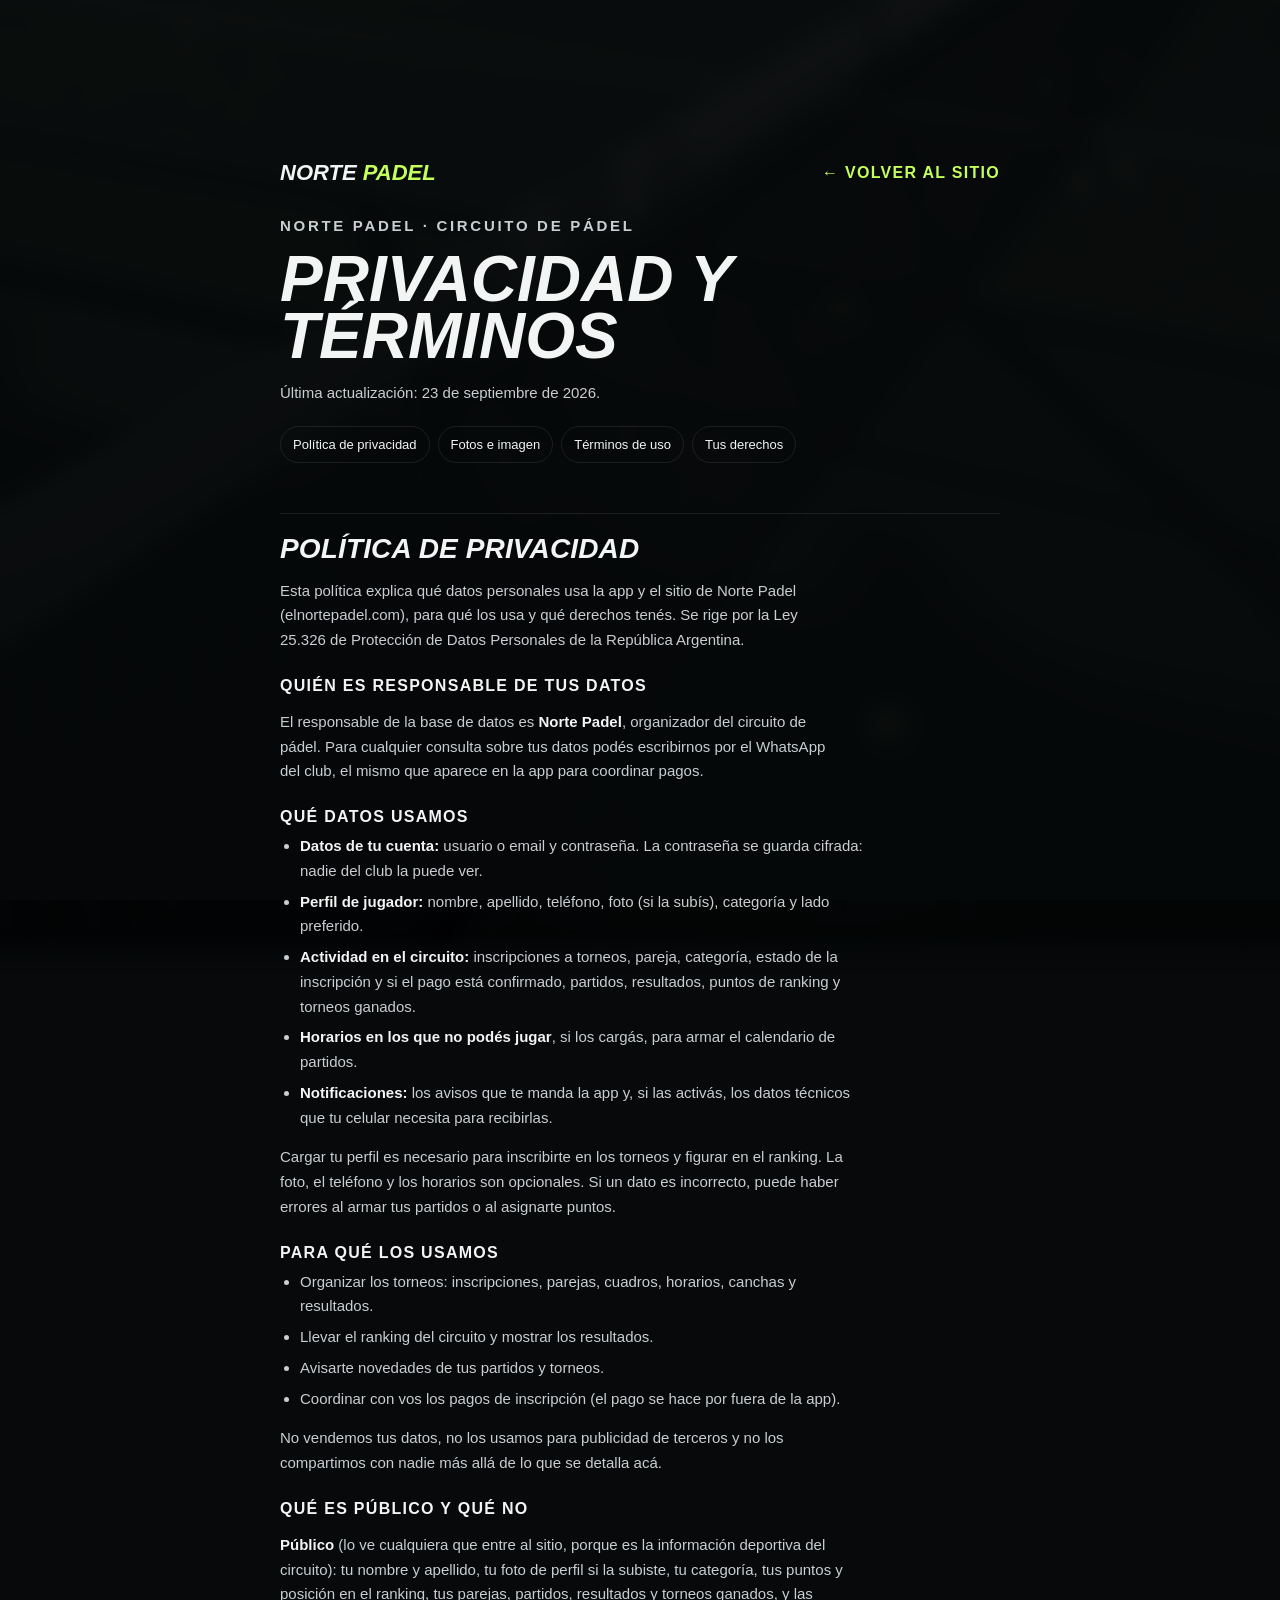
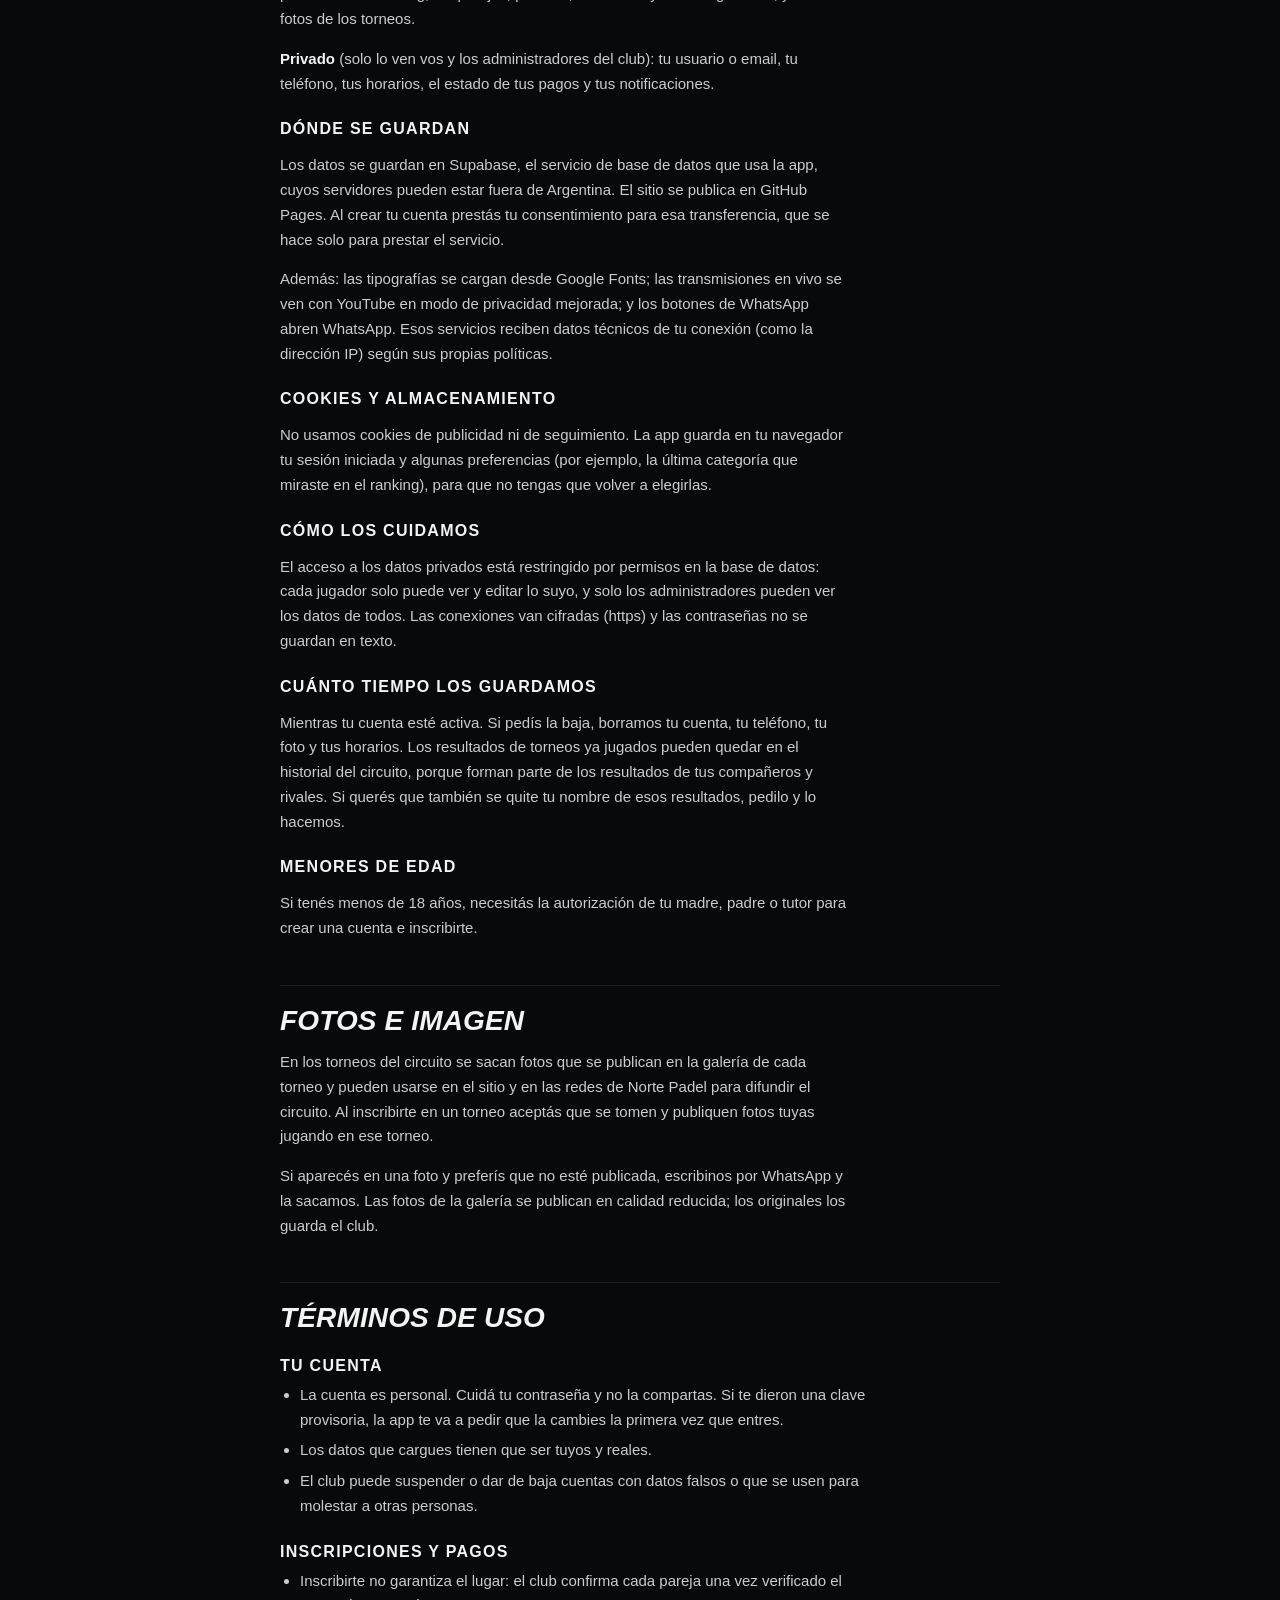
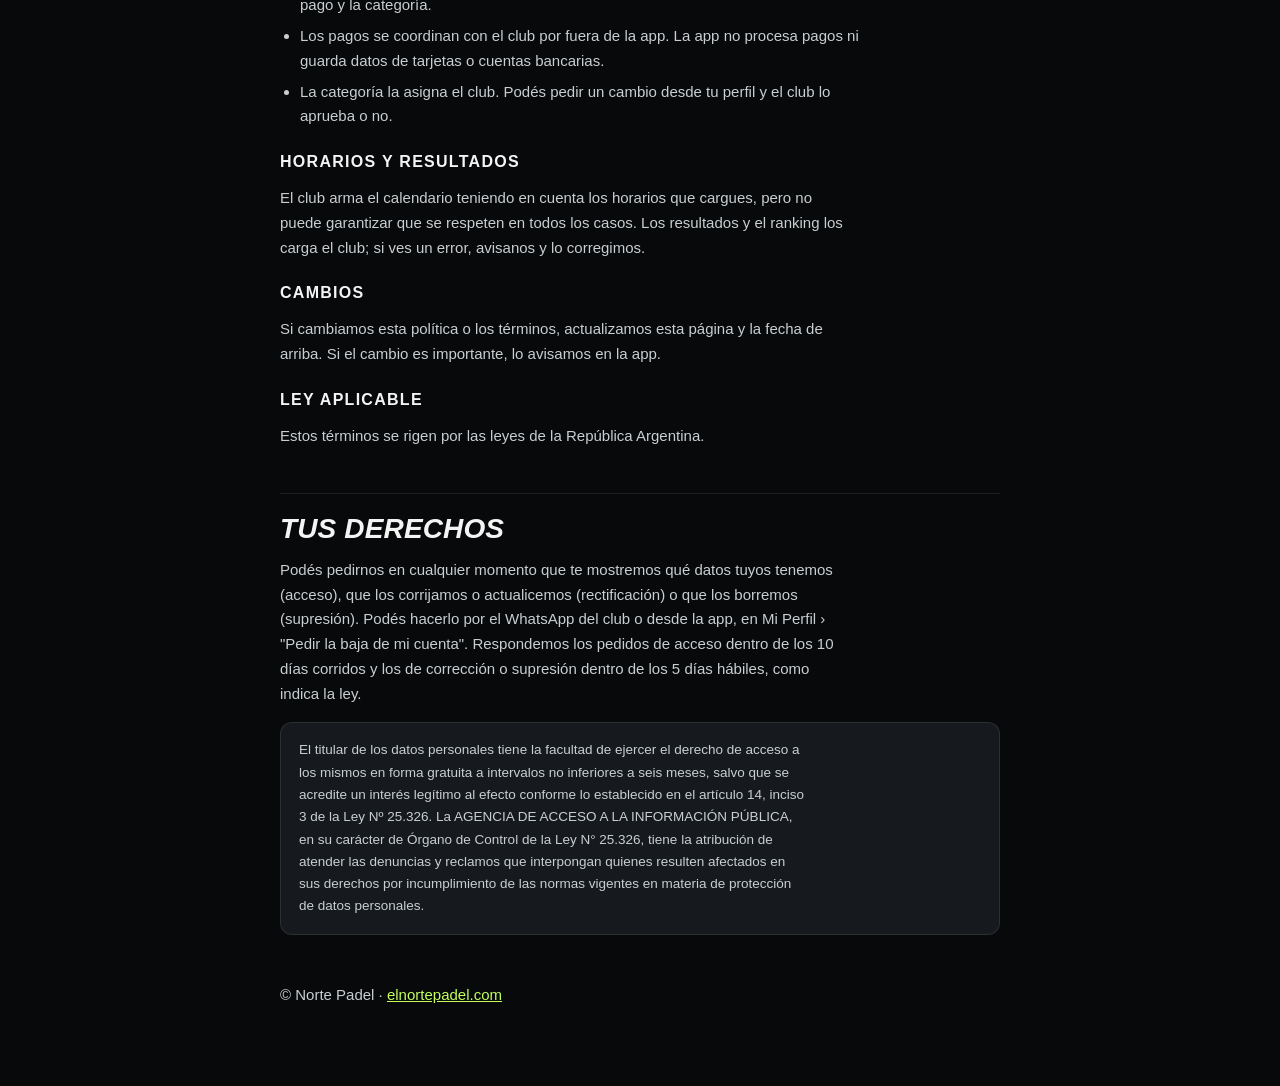
==== privacidad.html @ 2c178dcc "22" ====
<!DOCTYPE html>
<html lang="es">
<head>
<meta charset="UTF-8" />
<meta name="viewport" content="width=device-width, initial-scale=1, viewport-fit=cover" />
<title>Privacidad y términos · Norte Padel</title>
<meta name="theme-color" content="#07090B" />
<meta http-equiv="Content-Security-Policy" content="default-src 'self'; script-src 'none'; style-src 'self' 'unsafe-inline' https://fonts.googleapis.com; font-src 'self' https://fonts.gstatic.com; img-src 'self' data:; object-src 'none'; base-uri 'self'; form-action 'none'" />
<meta name="referrer" content="strict-origin-when-cross-origin" />
<link rel="icon" href="icon-192.png" />
<link rel="preconnect" href="https://fonts.googleapis.com" />
<link rel="preconnect" href="https://fonts.gstatic.com" crossorigin />
<link href="https://fonts.googleapis.com/css2?family=Barlow+Condensed:ital,wght@0,700;0,800;1,800&family=Manrope:wght@400;600;800&display=swap" rel="stylesheet" />
<link rel="stylesheet" href="style.css" />
<style>
  /* página suelta (sin la app): sin barra inferior ni su espacio */
  body { padding-bottom: 0; }
  .legal { max-width: 760px; margin: 0 auto; padding: 32px 20px 64px; }
  .legal-top { display: flex; justify-content: space-between; align-items: center; gap: 12px; margin-bottom: 28px; }
  .legal-top a { color: var(--muted); font-family: var(--font-display); font-weight: 700; letter-spacing: .08em; text-transform: uppercase; text-decoration: none; }
  .legal-top a:hover { color: var(--text); }
  .legal-marca { font-family: var(--font-display); font-style: italic; font-weight: 800; font-size: 22px; color: var(--text); }
  .legal-marca span { color: var(--accent-bright); }
  .legal h1 { font-family: var(--font-display); font-style: italic; font-weight: 800; text-transform: uppercase; font-size: clamp(40px, 9vw, 64px); line-height: .9; margin: 0 0 10px; }
  .legal h2 { font-size: 28px; font-style: italic; margin: 44px 0 12px; padding-top: 20px; border-top: 1px solid var(--border); }
  .legal h3 { color: var(--text); font-size: 16px; margin: 24px 0 8px; }
  .legal p, .legal li { color: #c9ced1; font-size: 15px; line-height: 1.65; max-width: 68ch; }
  .legal ul { padding-left: 20px; margin: 0 0 14px; }
  .legal li { margin-bottom: 6px; }
  .legal strong { color: var(--text); }
  .legal a { color: var(--accent-bright); }
  .legal .legal-indice { display: flex; flex-wrap: wrap; gap: 8px; margin: 20px 0 0; padding: 0; list-style: none; }
  .legal-indice a { display: inline-block; padding: 7px 12px; border: 1px solid var(--border); border-radius: 999px; font-size: 13px; text-decoration: none; color: var(--text); }
  .legal-nota { background: var(--card); border: 1px solid var(--border); border-radius: var(--radius); padding: 16px 18px; margin: 16px 0; }
  .legal-nota p { margin: 0; font-size: 13.5px; }
  .legal-pie { margin-top: 48px; color: var(--muted); font-size: 13px; }
</style>
</head>
<body>
<main class="legal">
  <div class="legal-top">
    <span class="legal-marca">NORTE <span>PADEL</span></span>
    <a href="./">← Volver al sitio</a>
  </div>

  <p class="perfil-eyebrow">Norte Padel · Circuito de pádel</p>
  <h1>Privacidad y términos</h1>
  <p>Última actualización: 23 de septiembre de 2026.</p>
  <ul class="legal-indice">
    <li><a href="#privacidad">Política de privacidad</a></li>
    <li><a href="#imagenes">Fotos e imagen</a></li>
    <li><a href="#terminos">Términos de uso</a></li>
    <li><a href="#derechos">Tus derechos</a></li>
  </ul>

  <!-- ==================== PRIVACIDAD ==================== -->
  <h2 id="privacidad">Política de privacidad</h2>
  <p>Esta política explica qué datos personales usa la app y el sitio de Norte Padel (elnortepadel.com), para qué los usa y qué derechos tenés. Se rige por la Ley 25.326 de Protección de Datos Personales de la República Argentina.</p>

  <h3>Quién es responsable de tus datos</h3>
  <p>El responsable de la base de datos es <strong>Norte Padel</strong>, organizador del circuito de pádel. Para cualquier consulta sobre tus datos podés escribirnos por el WhatsApp del club, el mismo que aparece en la app para coordinar pagos.</p>
  <!-- COMPLETAR (lo exige el art. 6 de la Ley 25.326): nombre o razón social
       del responsable, CUIT, domicilio y un email de contacto. -->

  <h3>Qué datos usamos</h3>
  <ul>
    <li><strong>Datos de tu cuenta:</strong> usuario o email y contraseña. La contraseña se guarda cifrada: nadie del club la puede ver.</li>
    <li><strong>Perfil de jugador:</strong> nombre, apellido, teléfono, foto (si la subís), categoría y lado preferido.</li>
    <li><strong>Actividad en el circuito:</strong> inscripciones a torneos, pareja, categoría, estado de la inscripción y si el pago está confirmado, partidos, resultados, puntos de ranking y torneos ganados.</li>
    <li><strong>Horarios en los que no podés jugar</strong>, si los cargás, para armar el calendario de partidos.</li>
    <li><strong>Notificaciones:</strong> los avisos que te manda la app y, si las activás, los datos técnicos que tu celular necesita para recibirlas.</li>
  </ul>
  <p>Cargar tu perfil es necesario para inscribirte en los torneos y figurar en el ranking. La foto, el teléfono y los horarios son opcionales. Si un dato es incorrecto, puede haber errores al armar tus partidos o al asignarte puntos.</p>

  <h3>Para qué los usamos</h3>
  <ul>
    <li>Organizar los torneos: inscripciones, parejas, cuadros, horarios, canchas y resultados.</li>
    <li>Llevar el ranking del circuito y mostrar los resultados.</li>
    <li>Avisarte novedades de tus partidos y torneos.</li>
    <li>Coordinar con vos los pagos de inscripción (el pago se hace por fuera de la app).</li>
  </ul>
  <p>No vendemos tus datos, no los usamos para publicidad de terceros y no los compartimos con nadie más allá de lo que se detalla acá.</p>

  <h3>Qué es público y qué no</h3>
  <p><strong>Público</strong> (lo ve cualquiera que entre al sitio, porque es la información deportiva del circuito): tu nombre y apellido, tu foto de perfil si la subiste, tu categoría, tus puntos y posición en el ranking, tus parejas, partidos, resultados y torneos ganados, y las fotos de los torneos.</p>
  <p><strong>Privado</strong> (solo lo ven vos y los administradores del club): tu usuario o email, tu teléfono, tus horarios, el estado de tus pagos y tus notificaciones.</p>

  <h3>Dónde se guardan</h3>
  <p>Los datos se guardan en Supabase, el servicio de base de datos que usa la app, cuyos servidores pueden estar fuera de Argentina. El sitio se publica en GitHub Pages. Al crear tu cuenta prestás tu consentimiento para esa transferencia, que se hace solo para prestar el servicio.</p>
  <p>Además: las tipografías se cargan desde Google Fonts; las transmisiones en vivo se ven con YouTube en modo de privacidad mejorada; y los botones de WhatsApp abren WhatsApp. Esos servicios reciben datos técnicos de tu conexión (como la dirección IP) según sus propias políticas.</p>

  <h3>Cookies y almacenamiento</h3>
  <p>No usamos cookies de publicidad ni de seguimiento. La app guarda en tu navegador tu sesión iniciada y algunas preferencias (por ejemplo, la última categoría que miraste en el ranking), para que no tengas que volver a elegirlas.</p>

  <h3>Cómo los cuidamos</h3>
  <p>El acceso a los datos privados está restringido por permisos en la base de datos: cada jugador solo puede ver y editar lo suyo, y solo los administradores pueden ver los datos de todos. Las conexiones van cifradas (https) y las contraseñas no se guardan en texto.</p>

  <h3>Cuánto tiempo los guardamos</h3>
  <p>Mientras tu cuenta esté activa. Si pedís la baja, borramos tu cuenta, tu teléfono, tu foto y tus horarios. Los resultados de torneos ya jugados pueden quedar en el historial del circuito, porque forman parte de los resultados de tus compañeros y rivales. Si querés que también se quite tu nombre de esos resultados, pedilo y lo hacemos.</p>

  <h3>Menores de edad</h3>
  <p>Si tenés menos de 18 años, necesitás la autorización de tu madre, padre o tutor para crear una cuenta e inscribirte.</p>

  <!-- ==================== IMAGEN ==================== -->
  <h2 id="imagenes">Fotos e imagen</h2>
  <p>En los torneos del circuito se sacan fotos que se publican en la galería de cada torneo y pueden usarse en el sitio y en las redes de Norte Padel para difundir el circuito. Al inscribirte en un torneo aceptás que se tomen y publiquen fotos tuyas jugando en ese torneo.</p>
  <p>Si aparecés en una foto y preferís que no esté publicada, escribinos por WhatsApp y la sacamos. Las fotos de la galería se publican en calidad reducida; los originales los guarda el club.</p>

  <!-- ==================== TÉRMINOS ==================== -->
  <h2 id="terminos">Términos de uso</h2>
  <h3>Tu cuenta</h3>
  <ul>
    <li>La cuenta es personal. Cuidá tu contraseña y no la compartas. Si te dieron una clave provisoria, la app te va a pedir que la cambies la primera vez que entres.</li>
    <li>Los datos que cargues tienen que ser tuyos y reales.</li>
    <li>El club puede suspender o dar de baja cuentas con datos falsos o que se usen para molestar a otras personas.</li>
  </ul>
  <h3>Inscripciones y pagos</h3>
  <ul>
    <li>Inscribirte no garantiza el lugar: el club confirma cada pareja una vez verificado el pago y la categoría.</li>
    <li>Los pagos se coordinan con el club por fuera de la app. La app no procesa pagos ni guarda datos de tarjetas o cuentas bancarias.</li>
    <li>La categoría la asigna el club. Podés pedir un cambio desde tu perfil y el club lo aprueba o no.</li>
  </ul>
  <h3>Horarios y resultados</h3>
  <p>El club arma el calendario teniendo en cuenta los horarios que cargues, pero no puede garantizar que se respeten en todos los casos. Los resultados y el ranking los carga el club; si ves un error, avisanos y lo corregimos.</p>
  <h3>Cambios</h3>
  <p>Si cambiamos esta política o los términos, actualizamos esta página y la fecha de arriba. Si el cambio es importante, lo avisamos en la app.</p>
  <h3>Ley aplicable</h3>
  <p>Estos términos se rigen por las leyes de la República Argentina.</p>

  <!-- ==================== DERECHOS ==================== -->
  <h2 id="derechos">Tus derechos</h2>
  <p>Podés pedirnos en cualquier momento que te mostremos qué datos tuyos tenemos (acceso), que los corrijamos o actualicemos (rectificación) o que los borremos (supresión). Podés hacerlo por el WhatsApp del club o desde la app, en Mi Perfil › "Pedir la baja de mi cuenta". Respondemos los pedidos de acceso dentro de los 10 días corridos y los de corrección o supresión dentro de los 5 días hábiles, como indica la ley.</p>
  <div class="legal-nota">
    <p>El titular de los datos personales tiene la facultad de ejercer el derecho de acceso a los mismos en forma gratuita a intervalos no inferiores a seis meses, salvo que se acredite un interés legítimo al efecto conforme lo establecido en el artículo 14, inciso 3 de la Ley Nº 25.326. La AGENCIA DE ACCESO A LA INFORMACIÓN PÚBLICA, en su carácter de Órgano de Control de la Ley N° 25.326, tiene la atribución de atender las denuncias y reclamos que interpongan quienes resulten afectados en sus derechos por incumplimiento de las normas vigentes en materia de protección de datos personales.</p>
  </div>

  <p class="legal-pie">© Norte Padel · <a href="./">elnortepadel.com</a></p>
</main>
</body>
</html>
---- style.css ----
:root {
  /* Paleta "Circuito" (rediseño premium): negro neutro + blanco + UN acento
     lima, el color de la pelota de pádel -- el mismo #B9FF3D que ya usaba el
     panel de administración, así sitio y panel hablan el mismo idioma.
     --accent (relleno) SIEMPRE lleva texto oscuro encima (--accent-ink);
     --accent-bright es el mismo lima para texto/ícono sobre fondo oscuro.
     Capas bg -> bg-elev -> card en grafito neutro (antes eran verdosas). */
  --bg: #07090B;
  --bg-elev: #0F1215;
  --card: #161A1E;
  --accent: #B9FF3D;          /* lima — relleno, SOLO con --accent-ink encima */
  --accent-bright: #C4FF5C;   /* lima — texto/ícono/brillo sobre fondo oscuro */
  --accent-ink: #0A0F02;      /* texto oscuro — SOLO sobre un relleno claro */
  --accent-2: #E2A25A;        /* uso puntual: EN VIVO / highlights cálidos */
  --accent-3: #8A6FE0;        /* uso puntual: fase eliminatoria / pendiente de horario */
  --text: #F3F5F4;
  --muted: #8D969C;
  --border: rgba(255,255,255,.09);
  --state-ok: var(--accent-bright);
  --state-warn: #ffc24d;
  --danger: #ff5c6c;
  --gradient: linear-gradient(135deg, var(--accent), var(--accent-bright));
  /* canales RGB para poder escribir rgba(var(--x-rgb),alpha) en vez de
     repetir literales a mano en scrims/glows */
  --bg-rgb: 7,9,11;
  --accent-rgb: 185,255,61;
  --accent-bright-rgb: 196,255,92;
  --accent-2-rgb: 226,162,90;
  /* esquinas más firmes (circuito deportivo, no app de juguete) */
  --radius-sm: 8px;
  --radius: 12px;
  --radius-lg: 16px;
  --shadow-sm: 0 1px 3px rgba(0,0,0,.4);
  --shadow: 0 12px 32px -8px rgba(0,0,0,.6);
  --shadow-glow: none;
  /* voces tipográficas */
  --font-display: "Barlow Condensed", "Arial Narrow", "Manrope", sans-serif;
  --font-body: "Manrope", -apple-system, BlinkMacSystemFont, "Segoe UI", Roboto, Helvetica, Arial, sans-serif;
}

* { box-sizing: border-box; }

body {
  margin: 0;
  position: relative;
  background: var(--bg);
  color: var(--text);
  font-family: var(--font-body);
  /* + el alto real de la barra inferior en celulares con "isla"/línea de inicio
     (ver nav.tabbar) — si no, el contenido queda tapado detrás de esa franja */
  padding-bottom: calc(78px + env(safe-area-inset-bottom));
}
/* fondo de toda la app: la foto de la cancha, difuminada y bien oscurecida (en vez del negro liso) */
body::before {
  content: "";
  position: fixed; inset: -12px;
  background: url('destacados-fondo.jpg') center/cover no-repeat;
  filter: blur(10px) brightness(.2) saturate(.7);
  transform: scale(1.08);
  z-index: -2;
}
body::after {
  content: "";
  position: fixed; inset: 0;
  background: var(--bg);
  opacity: .8;
  z-index: -1;
}

/* voz "deportiva": titulares, números y botones en condensada (Barlow
   Condensed); todo el texto de lectura sigue en Manrope */
h1, h2, h3, button,
.pj-stats strong, .destacado-stat strong, .destacado-info strong,
.hero-club-widget strong, .games-bar-nums,
.ranking-puntos, .llave-set, .torneo-nombre, .flyer-destacado-info strong,
.campeon-nombres, .noticia-card strong, .match-pair-nombre {
  font-family: var(--font-display);
  font-weight: 700;
}

header.topbar {
  display: flex;
  align-items: center;
  gap: 10px;
  /* + el recorte de arriba (notch/isla dinámica) instalada como app a pantalla completa */
  padding: calc(14px + env(safe-area-inset-top)) calc(16px + env(safe-area-inset-right)) 14px calc(16px + env(safe-area-inset-left));
  background: var(--bg-elev);
  border-bottom: 1px solid var(--border);
  position: sticky;
  top: 0;
  z-index: 10;
}
header.topbar .logo-ring {
  width: 38px; height: 38px;
  border-radius: 50%;
  padding: 2px;
  background: var(--gradient);
  flex-shrink: 0;
}
header.topbar img { width: 100%; height: 100%; border-radius: 50%; display: block; background: var(--bg); }
header.topbar h1 {
  font-size: 21px;
  font-weight: 800;
  font-style: italic;
  margin: 0;
  flex: 1;
  letter-spacing: .01em;
}
header.topbar h1 span { color: var(--accent-bright); }
header.topbar button {
  display: flex;
  align-items: center;
  gap: 4px;
  background: var(--bg);
  border: 1px solid var(--border);
  color: var(--text);
  padding: 8px 10px;
  border-radius: var(--radius-sm);
  font-size: 12px;
  font-weight: 600;
  cursor: pointer;
}
header.topbar button svg { display: block; }
header.topbar button:hover { background: var(--card); }
/* envuelve el ícono genérico o la foto real (avatarHtml) en #btnPerfil — mismo
   tamaño para los dos estados así el botón no salta de ancho al iniciar sesión */
.perfil-avatar-wrap { display: inline-flex; align-items: center; justify-content: center; width: 22px; height: 22px; flex-shrink: 0; }

main { padding: 16px; max-width: 720px; margin: 0 auto; }

.view { display: none; }
.view.active { display: block; }

.card {
  background: var(--card);
  border: 1px solid var(--border);
  border-radius: var(--radius);
  padding: 20px;
  margin-bottom: 16px;
  box-shadow: var(--shadow-sm);
}
/* separador de "capítulo" para pantallas con muchas cards seguidas
   (Administración): reusa el verde de marca como ritmo visual, sin
   agregar ningún elemento nuevo. */
.card.card-accent { } /* antes: filo lima a la izquierda; con el lima nuevo quedaba demasiado fuerte */
/* halo verde sutil para las pocas cards que son el "momento importante"
   de una pantalla vacía (login, anotarme, confirmar inscripción). */
.card.card-glow { background: linear-gradient(160deg, rgba(var(--accent-rgb),.07), transparent 55%), var(--card); }

/* bloque "liviano": agrupa una sección de Inicio sin ponerle una caja encima —
   la separación se hace con espacio y una línea fina, no con un card más.
   Se usa donde el contenido ya tiene su propio fondo (fotos) o es una tira
   corta que no necesita quedar embolsada. */
.seccion { margin: 0 0 26px; }
.seccion > h3 { margin-bottom: 12px; }

h2 { font-size: 26px; font-weight: 800; margin: 0 0 14px; color: var(--text); letter-spacing: .005em; line-height: 1.05; text-transform: uppercase; text-wrap: balance; }
h3 { font-size: 14px; font-weight: 700; margin: 0 0 10px; color: var(--muted); text-transform: uppercase; letter-spacing: .08em; }

label { display: block; font-size: 13px; color: var(--muted); margin: 12px 0 5px; }
input, select, textarea {
  width: 100%;
  padding: 11px 13px;
  border-radius: var(--radius-sm);
  border: 1px solid var(--border);
  background: var(--bg-elev);
  color: var(--text);
  font-size: 14px;
}
input::placeholder { color: #626a70; }
input:focus, select:focus, textarea:focus { outline: 2px solid var(--text); outline-offset: 1px; border-color: var(--text); }
/* elementos clickeables que no son <button> nativo (tarjetas de partido,
   avatar ampliable) pero sí tienen tabindex/role="button" -- sin esto,
   navegar con teclado los enfoca pero no se ve dónde quedó el foco */
[role="button"]:focus-visible, [tabindex]:focus-visible { outline: 2px solid var(--accent-bright); outline-offset: 2px; }

.row { display: flex; gap: 10px; }
.row > * { flex: 1; }

/* ---------- Botones: exactamente 3 estilos ----------
   Primary (blanco sólido, acción principal — el color de marca ya no se usa
   para decorar botones, queda reservado a datos) / Secondary (superficie
   oscura + borde, acción alternativa) / Tertiary (solo texto, acción menor).
   "danger" y "small" son variantes de tamaño/semántica sobre estos tres, no
   estilos nuevos. */
button.primary {
  background: var(--text);
  color: var(--bg);
  font-weight: 700;
  border: none;
  padding: 13px 18px;
  border-radius: var(--radius-sm);
  font-size: 16px;
  text-transform: uppercase;
  letter-spacing: .05em;
  margin-top: 14px;
  width: 100%;
  cursor: pointer;
  box-shadow: var(--shadow-glow);
}
button.primary:active { transform: scale(.98); }
/* Los 3 CTA que de verdad "venden" (anotarse a un torneo) suman relleno
   verde sólido en vez del blanco genérico — el resto de los botones
   primary (sobre todo en Administración) se queda blanco a propósito. */
button.primary.cta-hero { background: var(--accent); color: var(--accent-ink); }
button.secondary, a.secondary {
  background: var(--bg-elev);
  border: 1px solid var(--border);
  color: var(--text);
  padding: 10px 15px;
  border-radius: var(--radius-sm);
  font-size: 15px;
  font-weight: 600;
  letter-spacing: .02em;
  cursor: pointer;
  text-decoration: none;
  display: inline-block;
}
button.secondary:hover, a.secondary:hover { border-color: rgba(245,245,245,.4); }
button.small, a.small { padding: 8px 12px; font-size: 13.5px; border-radius: var(--radius-sm); }
button.danger { border-color: var(--danger); color: var(--danger); background: transparent; }

button:disabled { opacity: .5; cursor: not-allowed; }

table { width: 100%; border-collapse: collapse; font-size: 14px; }
th, td { text-align: left; padding: 10px 6px; border-bottom: 1px solid var(--border); }
th { color: var(--muted); font-weight: 700; font-size: 11px; text-transform: uppercase; letter-spacing: .05em; }
tr:first-child td { font-weight: 700; }

.pos-1 { color: #ffd700; }
.pos-2 { color: #c9d3e0; }
.pos-3 { color: #ff9d5c; }

/* ---------- Badges: chicos, elegantes, solo metadata — nunca sobredimensionados ---------- */
.badge {
  display: inline-block;
  padding: 3px 10px;
  border-radius: 999px;
  font-size: 10.5px;
  font-weight: 600;
  text-transform: uppercase;
  letter-spacing: .03em;
  background: rgba(245,245,245,.07);
  color: var(--muted);
  border: 1px solid var(--border);
}
.badge.orange { background: rgba(255,194,77,.14); color: var(--state-warn); border: 1px solid rgba(255,194,77,.3); }
.badge.danger { background: rgba(255,92,108,.14); color: var(--danger); border: 1px solid rgba(255,92,108,.3); }
.badge.solid { background: rgba(var(--accent-rgb),.12); color: var(--state-ok); border: 1px solid rgba(var(--accent-rgb),.32); font-weight: 700; }

/* Canchas del torneo (Administración): una fila por cancha, con su editor
   de días/horario propio plegado bajo el badge hasta que se toca ✏️. */
.cancha-torneo-fila { margin-bottom: 10px; }
.cancha-torneo-fila .badge { margin-right: 6px; }
.cancha-torneo-editor {
  margin-top: 6px; padding: 10px; border: 1px solid var(--border);
  border-radius: var(--radius-sm); background: var(--bg-elev);
}

/* ranking público: menos "tabla" y más lista de leaderboard */
#tablaRanking { border-radius: var(--radius-sm); overflow: hidden; }
#tablaRanking th { border-bottom: 2px solid rgba(var(--accent-rgb),.4); }
#tablaRanking td { padding: 12px 6px; border-bottom: 1px solid var(--border); }
#tablaRanking tr:last-child td { border-bottom: none; }
/* el puntaje es el dato que importa -- pasa a la misma voz "scoreboard" que ya
   usan los números grandes de "Mejores de cada categoría" (Big Shoulders Display,
   ver arriba) en vez de un <strong> del mismo cuerpo que el resto de la fila.
   PJ/PG bajan un escalón (chicos y mudos) para no pesar lo mismo que el puntaje. */
/* número de puesto: la voz "scoreboard" de la marca */
.ranking-pos { font-family: var(--font-display); font-size: 22px; font-weight: 800; font-style: italic; font-variant-numeric: tabular-nums; width: 40px; }
.badge.badge-master { color: #ffd700; border-color: rgba(255,215,0,.55); background: rgba(255,215,0,.08); }
/* mi propia fila (con sesión iniciada) -- gana a la franja dorada del Master */
#tablaRanking tr.fila-mia td { background: rgba(var(--accent-rgb),.10); }
#tablaRanking tr.fila-mia td:first-child { border-left: 3px solid var(--accent); color: var(--accent-bright); }
/* en celular la foto grande del top 10 baja un poco (el alto de 72px
   partía los nombres en dos renglones) -- !important porque avatarHtml()
   fija el tamaño inline */
@media (max-width: 480px) {
  #tablaRanking .avatar-master { width: 56px !important; height: 56px !important; }
}
.ranking-leyenda { display: flex; gap: 10px; align-items: flex-start; margin: 16px 0 0; font-size: 12.5px; line-height: 1.5; color: var(--muted); }
.ranking-leyenda-marca { flex-shrink: 0; width: 10px; height: 10px; margin-top: 4px; border-radius: 2px; background: #ffd700; }
.ranking-puntos { font-size: 22px; line-height: 1; font-variant-numeric: tabular-nums; }
.ranking-secundario { color: var(--muted); font-size: 12.5px; font-variant-numeric: tabular-nums; }

/* podio: la fila entera de los primeros 3 puestos se tiñe con su color de
   medalla (usa las clases pos-1/2/3 que ya emite cargarRanking(), sin
   agregar html/js nuevo) — gana por especificidad a .fila-master cuando
   un top-3 también clasifica al Master, así el color de medalla manda. */
#tablaRanking tr:has(.pos-1) { background: linear-gradient(90deg, rgba(255,215,0,.14), transparent 45%); }
#tablaRanking tr:has(.pos-1) td:first-child { border-left: 3px solid #ffd700; }
#tablaRanking tr:has(.pos-2) { background: linear-gradient(90deg, rgba(201,211,224,.12), transparent 45%); }
#tablaRanking tr:has(.pos-2) td:first-child { border-left: 3px solid #c9d3e0; }
#tablaRanking tr:has(.pos-3) { background: linear-gradient(90deg, rgba(255,157,92,.12), transparent 45%); }
#tablaRanking tr:has(.pos-3) td:first-child { border-left: 3px solid #ff9d5c; }

.fila-master td { background: rgba(255,215,0,.05); }
.fila-master td:first-child { border-left: 2px solid #ffd700; }

/* ---------- Chips / filtros ---------- */
.pill-row { display: flex; gap: 8px; overflow-x: auto; padding-bottom: 12px; margin-bottom: 4px; }
.pill-row::-webkit-scrollbar { display: none; }
.pill {
  flex-shrink: 0;
  border: 1px solid var(--border);
  background: var(--bg-elev);
  color: var(--muted);
  padding: 7px 14px;
  border-radius: 999px;
  font-size: 14px;
  font-weight: 600;
  letter-spacing: .02em;
  cursor: pointer;
  white-space: nowrap;
}
.pill.active { background: var(--accent); color: var(--accent-ink); border-color: var(--accent); }

/* ---------- Avatares / fotos de perfil ---------- */
.avatar {
  width: 44px; height: 44px; border-radius: 50%; object-fit: cover;
  background: var(--bg-elev); border: 2px solid var(--card); flex-shrink: 0;
}
.avatar-placeholder { display: flex; align-items: center; justify-content: center; font-size: 18px; }
.avatar-grande { width: 88px; height: 88px; border: 2px solid rgba(245,245,245,.4); font-size: 30px; margin-bottom: 8px; }
.avatar-master { border: 3px solid #ffd700; box-shadow: 0 0 0 2px rgba(255,215,0,.25); }

.avatar-wrap { position: relative; display: inline-block; flex-shrink: 0; }
.avatar-wrap .avatar { display: block; }
.avatar-zoom-icon {
  position: absolute; right: -2px; bottom: -2px;
  width: 22px; height: 22px; border-radius: 50%;
  background: var(--text); color: var(--bg);
  border: 2px solid var(--card);
  display: flex; align-items: center; justify-content: center;
  pointer-events: none;
}

/* ---------- Perfil público de jugador ---------- */
.pj-header { display: flex; align-items: center; gap: 16px; margin-top: 14px; }
.pj-header .avatar { border: 2px solid rgba(245,245,245,.4); font-size: 34px; }
.pj-header h2 { margin: 0 0 8px; font-size: 34px; font-weight: 800; font-style: italic; letter-spacing: 0; line-height: .92; }
.pj-trofeos { display: flex; flex-wrap: wrap; gap: 6px; margin-top: 8px; }
.pj-medalla {
  font-size: 11.5px; font-weight: 700; padding: 3px 10px; border-radius: 999px;
  border: 1px solid var(--border); white-space: nowrap;
}
.pj-medalla-oro { background: rgba(255,196,0,.14); color: #ffcf4d; border-color: rgba(255,196,0,.35); }
.pj-medalla-plata { background: rgba(200,208,224,.12); color: #d7dceb; border-color: rgba(200,208,224,.3); }

/* ---------- Stats: número grande y bold, sin aros ni decoración —
   "64 PAREJAS" al estilo de una app deportiva, no un dashboard viejo.
   Mismo componente para Inicio del torneo, Dashboard de admin y Perfil. ---------- */
.pj-stats {
  display: grid; grid-template-columns: repeat(auto-fit, minmax(84px, 1fr)); gap: 18px;
  margin-top: 6px;
}
.pj-stats > div { text-align: left; }
.pj-stats strong {
  display: block; font-size: clamp(22px, 6vw, 32px); font-weight: 800; line-height: 1;
  letter-spacing: -.02em; color: var(--text);
}
.pj-stats span {
  display: block; font-size: 11px; color: var(--muted); text-transform: uppercase;
  letter-spacing: .05em; margin-top: 6px; font-weight: 600;
}
.pj-torneo-item {
  display: flex; align-items: center; justify-content: space-between; gap: 10px;
  padding: 12px 0; border-bottom: 1px solid var(--border);
}
.pj-torneo-item:last-child { border-bottom: none; }

/* ---------- Hero de Inicio del torneo: portada tipo revista, con la foto
   real de la cancha — así la pantalla "home" de un torneo pesa como tal y no
   arranca directo con formularios/listas ---------- */
.torneo-hero {
  position: relative;
  border-radius: var(--radius-lg);
  overflow: hidden;
  min-height: 300px;
  margin-bottom: 16px;
  background:
    linear-gradient(200deg, rgba(var(--accent-rgb),.07), transparent 45%),
    linear-gradient(0deg, rgba(var(--bg-rgb),.96), rgba(var(--bg-rgb),.3) 70%),
    url('foto-cancha.jpg') center 15%/cover no-repeat, var(--bg);
  box-shadow: var(--shadow);
  display: flex; align-items: flex-end;
  padding: 22px;
}
.torneo-hero-overlay { position: relative; z-index: 1; }
.torneo-hero-overlay .badge { margin-bottom: 10px; }
.torneo-hero-overlay h2 { margin: 0; font-size: 44px; line-height: .9; font-style: italic; }
.torneo-hero-meta {
  display: flex; flex-wrap: wrap; gap: 6px 16px; margin: 12px 0 0;
  font-size: 13.5px; font-weight: 600; color: #d5dade;
}
.torneo-hero-meta span { display: inline-flex; align-items: center; gap: 6px; }
.torneo-hero-meta .meta-ico { color: var(--accent-bright); }
/* ícono chico para "Administrar este torneo" (solo admin) — reemplaza el
   botón grande de antes para no ocupar lugar en la pantalla que ahora ve
   todo el mundo apenas entra al torneo. */
.hero-icon-btn {
  position: absolute; top: 14px; right: 14px; z-index: 2;
  width: 38px; height: 38px; border-radius: 50%;
  border: 1px solid var(--border); background: rgba(var(--bg-rgb),.55);
  color: var(--text); font-size: 16px; line-height: 1;
  align-items: center; justify-content: center; cursor: pointer;
}
body.is-admin .hero-icon-btn.admin-only { display: flex; }
@media (min-width: 960px) {
  /* versión apaisada de la misma foto (foto-cancha-ancha.jpg: la jugadora a
     la derecha, fundida a negro a la izquierda) -- con la foto vertical en una
     franja tan ancha, el título caía justo encima de la cara */
  .torneo-hero {
    min-height: 380px; padding: 44px;
    background:
      linear-gradient(0deg, rgba(var(--bg-rgb),.8), transparent 40%),
      url('foto-cancha-ancha.jpg') right center/cover no-repeat, var(--bg);
  }
  .torneo-hero-overlay h2 { font-size: 72px; }
  .torneo-hero-meta { font-size: 15px; }
}

/* ---------- Hero Inicio ---------- */
/* Hero = portada del circuito: foto real de un torneo propio (jugador en
   acción, foto-portada-movil.jpg; en escritorio foto-portada.jpg, apaisada),
   alto casi de pantalla en celular y el texto apoyado abajo, como la tapa
   de una transmisión deportiva. */
.hero-club {
  position: relative;
  overflow: hidden;
  border-radius: var(--radius-lg);
  padding: 26px 22px 26px;
  margin-bottom: 20px;
  min-height: min(68vh, 520px);
  display: flex; flex-direction: column; justify-content: flex-end;
  background:
    linear-gradient(0deg, rgba(var(--bg-rgb),.97) 8%, rgba(var(--bg-rgb),.55) 55%, rgba(var(--bg-rgb),.15)),
    url('foto-portada-movil.jpg') center 22%/cover no-repeat,
    var(--bg);
  box-shadow: var(--shadow);
}
.hero-kicker {
  position: relative; margin: 0 0 10px;
  font-family: var(--font-display); font-weight: 700; font-size: 13px;
  text-transform: uppercase; letter-spacing: .18em; color: var(--accent-bright);
}
.hero-club-titulo {
  position: relative;
  font-family: var(--font-display);
  font-size: clamp(52px, 15vw, 64px);
  line-height: .88;
  font-weight: 800;
  font-style: italic;
  text-transform: uppercase;
  margin: 0 0 14px;
  letter-spacing: -.005em;
  max-width: 100%;
}
.hero-club-titulo span { color: var(--accent-bright); }
.hero-club-sub { position: relative; color: #c9ced1; font-size: 14.5px; line-height: 1.45; margin: 0 0 20px; max-width: 34ch; }
.hero-club-cta {
  position: relative;
  display: inline-flex; align-items: center; gap: 8px;
  align-self: flex-start;
  background: var(--accent); color: var(--accent-ink);
  border: none; border-radius: var(--radius-sm);
  padding: 13px 22px; font-weight: 800; font-size: 16px;
  text-transform: uppercase; letter-spacing: .06em;
  cursor: pointer;
}
.hero-club-cta:hover { background: var(--accent-bright); }
.hero-club-cta span { transition: transform .15s; }
.hero-club-cta:hover span { transform: translateX(3px); }
.hero-club-widget {
  position: absolute; top: 18px; right: 18px;
  background: rgba(var(--bg-rgb),.72);
  backdrop-filter: blur(8px);
  border: 1px solid var(--border);
  border-radius: var(--radius-sm);
  padding: 8px 12px;
  display: flex; flex-direction: column; align-items: flex-end;
  text-align: right;
}
.hero-club-widget-label { font-size: 10px; text-transform: uppercase; letter-spacing: .06em; color: var(--muted); }
.hero-club-widget strong { font-size: 18px; color: var(--text); line-height: 1.3; }
.hero-club-widget-sub { font-size: 11px; color: var(--muted); }

/* ---------- Carrusel de hero (Inicio) ----------
   Scroll-snap nativo, sin librería: en mobile el track solo tiene la slide
   real del hero (los puntos quedan ocultos); en escritorio la 2da slide recibe
   el flyer del torneo destacado (ver moverFlyerDestacadoSegunAncho en app.js). */
.hero-carousel { position: relative; margin-bottom: 20px; }
.hero-carousel-track {
  display: flex;
  overflow-x: auto;
  scroll-snap-type: x mandatory;
  scrollbar-width: none;
  border-radius: var(--radius-lg);
}
.hero-carousel-track::-webkit-scrollbar { display: none; }
.hero-carousel-slide { flex: 0 0 100%; scroll-snap-align: start; min-width: 0; }
.hero-carousel-slide .hero-club { margin-bottom: 0; }
.hero-carousel-dots { display: none; }
.hero-carousel-dots.visible { display: flex; justify-content: center; gap: 7px; margin-top: 12px; }
.hero-carousel-dot { width: 7px; height: 7px; border-radius: 50%; background: var(--border); border: none; padding: 0; cursor: pointer; }
.hero-carousel-dot.active { background: var(--accent-bright); width: 20px; border-radius: 4px; transition: width .2s; }

/* ---------- Banda con leyenda en movimiento ----------
   Antes era un rectángulo relleno de lima de punta a punta — el ejemplo más
   claro del "todo el color en la decoración" que señaló el análisis. Pasa a
   superficie neutra; el punto separador es lo único que queda con un toque
   de color, como marca de la tira. */
.marquee-banda {
  display: block;
  width: 100%;
  overflow: hidden;
  background: var(--card);
  border: 1px solid var(--border);
  border-radius: var(--radius-sm);
  margin-bottom: 20px;
  padding: 9px 0;
  cursor: pointer;
}
.marquee-track {
  display: flex; gap: 14px; width: max-content;
  color: var(--text);
  font-family: var(--font-display);
  font-size: 15px; font-weight: 700; letter-spacing: .1em; text-transform: uppercase;
  animation: marquee-scroll 16s linear infinite;
}
.marquee-dot { color: var(--accent-bright); }
@keyframes marquee-scroll {
  from { transform: translateX(0); }
  to { transform: translateX(-50%); }
}
@media (prefers-reduced-motion: reduce) {
  .marquee-track, .ascendidos-track, .sponsor-marquee-track { animation: none; }
  /* sin la animación, el contenido que no entra queda cortado y no hay forma de
     leerlo -- se habilita el deslizado manual (dedo/mouse) en esos casos, así
     nunca se pierde información por respetar la preferencia de accesibilidad */
  .marquee-banda, .ascendidos-wrap, .sponsor-marquee { overflow-x: auto; }
}

/* ---------- Últimos resultados / Próximos partidos (Inicio) ----------
   tarjetas quietas, no tiras que giran -- reutilizan exactamente la misma
   tarjeta .llave-partido de Resultados (ver llavePartidoCardHtml en app.js),
   solo acomodadas en una grilla que se adapta a 1 columna en mobile y a 2-3
   en desktop, según entre. */
.inicio-partidos-grid { display: grid; grid-template-columns: repeat(auto-fit, minmax(240px, 1fr)); gap: 10px; }

/* ---------- Ascendieron este mes (tira rotativa, Inicio) ---------- */
.ascendidos-wrap { overflow: hidden; }
.ascendidos-track { display: flex; width: max-content; animation: marquee-scroll 28s linear infinite; }
.ascendidos-set { display: flex; gap: 18px; padding-right: 18px; }
.ascendido-item { flex-shrink: 0; width: 88px; text-align: center; cursor: pointer; }
.ascendido-item strong { display: block; font-size: 11.5px; font-weight: 700; margin-top: 6px; line-height: 1.25; }
.ascendido-item span { display: block; font-size: 10px; color: var(--muted); font-weight: 700; margin-top: 2px; text-transform: uppercase; letter-spacing: .02em; }

/* ---------- Banda de energía (foto real del club) ---------- */
.energia-banda {
  position: relative;
  width: 100%;
  max-width: 340px;
  aspect-ratio: 315 / 413;
  margin: 0 auto 20px;
  border-radius: var(--radius-lg);
  overflow: hidden;
  background: url('brasil-tour.jpg') center/cover no-repeat;
  display: flex; align-items: flex-end; justify-content: center;
  text-align: center;
  padding: 20px 20px 24px;
  box-shadow: var(--shadow);
}
.energia-banda::before {
  content: "";
  position: absolute; inset: 0;
  background:
    linear-gradient(200deg, rgba(var(--accent-rgb),.07), transparent 45%),
    linear-gradient(180deg, rgba(var(--bg-rgb),.5), rgba(var(--bg-rgb),.9));
}
.energia-texto { position: relative; z-index: 1; max-width: 34ch; }
.energia-texto h3 {
  font-size: 30px; font-weight: 800; font-style: italic; margin: 0 0 8px;
  color: var(--text); text-transform: uppercase; letter-spacing: 0; line-height: .95;
}
.energia-texto p { font-size: 13px; color: #c9ced1; margin: 0; }

/* ---------- Banda de "Jugadores del mes" (deja ver el fondo general de la app) ---------- */
.destacados-band {
  position: relative;
  border-radius: var(--radius-lg);
  overflow: hidden;
  padding: 18px 16px 20px;
  margin-bottom: 20px;
  box-shadow: var(--shadow);
  background: var(--card);
  border: 1px solid var(--border);
}
.destacados-overline {
  position: relative; z-index: 1;
  display: flex; align-items: center; justify-content: space-between;
  font-family: var(--font-display);
  font-size: 14px; font-weight: 700; text-transform: uppercase; letter-spacing: .1em;
  color: var(--muted);
  margin: 0 0 14px;
}
/* carrusel horizontal (scroll-snap) de a 2 categorías por página -- cada
   .destacados-grid es una página del carrusel de #mejoresCategoriaTrack */
.destacados-track {
  position: relative; z-index: 1;
  display: flex; overflow-x: auto; scroll-snap-type: x mandatory; scrollbar-width: none;
}
.destacados-track::-webkit-scrollbar { display: none; }
.destacados-grid {
  flex: 0 0 100%; scroll-snap-align: start;
  display: grid; grid-template-columns: 1fr 1fr; gap: 10px;
}

.destacado-card {
  position: relative;
  border-radius: var(--radius);
  overflow: hidden;
  min-height: 190px;
  display: flex; flex-direction: column; justify-content: space-between;
  padding: 14px;
  background-size: cover;
  background-position: center;
}
.destacado-card::before {
  content: "";
  position: absolute; inset: 0;
  background: linear-gradient(0deg, rgba(0,0,0,.92), rgba(0,0,0,.05) 62%);
}
.destacado-card.vacio {
  background: var(--bg-elev);
  align-items: center;
  justify-content: center;
  text-align: center;
  border: 1px dashed var(--border);
}
.destacado-card.vacio::before { content: none; }
.destacado-card.vacio .destacado-icono { font-size: 26px; margin-bottom: 6px; opacity: .8; }
.destacado-tag {
  position: relative; z-index: 1; align-self: flex-start;
  background: var(--accent); color: var(--accent-ink);
  border-radius: 4px;
  padding: 3px 8px;
  font-family: var(--font-display);
  font-size: 13px; font-weight: 700; letter-spacing: .04em; text-transform: uppercase;
}
.destacado-stat { position: relative; z-index: 1; }
.destacado-stat strong { display: block; font-size: 44px; font-weight: 800; font-style: italic; line-height: .9; letter-spacing: -.01em; font-variant-numeric: tabular-nums; }
.destacado-stat span { font-size: 10.5px; color: var(--accent-bright); text-transform: uppercase; letter-spacing: .12em; font-weight: 700; }
.destacado-info { position: relative; z-index: 1; }
.destacado-info strong {
  display: block; font-size: 21px; font-weight: 800;
  letter-spacing: .01em; line-height: 1; text-transform: uppercase;
}
.destacado-info span { font-size: 10.5px; color: #c9ced1; text-transform: uppercase; letter-spacing: .03em; font-weight: 600; }

/* ---------- Flyer destacado (próximo torneo) ---------- */
.flyer-destacado {
  position: relative;
  max-width: 420px; /* sin este límite, en pantallas anchas el afiche (que sigue el
    ancho del contenedor con aspect-ratio 4/5) terminaba ocupando casi dos pantallas
    de alto — acá queda del tamaño de una tarjeta destacada, no de un cartel gigante */
  margin-left: auto; margin-right: auto;
  aspect-ratio: 4 / 5; /* ver comentario de .torneo-card-flyer: la mayoría de los
    afiches son verticales, esta forma evita recortarlos sin dejar franjas vacías */
  border-radius: var(--radius-lg);
  overflow: hidden;
  margin-bottom: 12px;
  cursor: pointer;
  box-shadow: var(--shadow);
  background-color: #05070a;
  background-repeat: no-repeat;
  background-size: contain;
  background-position: center;
  display: flex; align-items: flex-end;
  padding: 18px;
}
.flyer-destacado::before {
  content: "";
  position: absolute; inset: 0;
  /* velo parejo en toda la tarjeta, no solo abajo -- mismo cambio que .torneo-card-flyer
     en app.js (opción B del mockup): el afiche pasa a ser textura de fondo en vez de
     competir con el nombre del torneo que ponemos encima. */
  background: rgba(0,0,0,.8);
}
.flyer-destacado-info { position: relative; z-index: 1; }
.flyer-destacado-info strong {
  display: block; font-size: 22px; font-weight: 800;
  letter-spacing: -.01em; line-height: 1.15;
}
.flyer-destacado-info span { font-size: 12px; color: #c9ced1; }

.campeones-strip { display: flex; gap: 12px; overflow-x: auto; scrollbar-width: none; }
.campeones-strip::-webkit-scrollbar { display: none; }
.campeon-card {
  flex-shrink: 0; width: 140px; text-align: center;
  background: var(--bg-elev); border: 1px solid var(--border); border-radius: var(--radius-sm); padding: 12px;
}
.campeon-avatares { display: flex; justify-content: center; margin-bottom: 6px; }
.campeon-avatares .avatar { width: 48px; height: 48px; margin-left: -12px; }
.campeon-avatares .avatar:first-child { margin-left: 0; }
.campeon-nombres { font-size: 15px; font-weight: 700; line-height: 1.15; text-transform: uppercase; letter-spacing: .01em; }
.campeon-nombre-link { cursor: pointer; }
.campeon-nombre-link:hover { text-decoration: underline; }
.campeon-torneo { font-size: 11px; color: var(--muted); margin-top: 4px; }

/* ---------- Categorías agrupadas por género (perfil, crear torneo, admin) ---------- */
.categorias-genero-grupo { margin-bottom: 10px; }
.categorias-genero-grupo h4 {
  font-size: 11px; font-weight: 700; color: var(--muted); text-transform: uppercase;
  letter-spacing: .05em; margin: 0 0 6px;
}
.categorias-genero-grupo .check-grid { margin: 0 0 4px; }

/* ---------- Vista calendario (SLOT = fecha + hora + cancha) ----------
   Desktop: CSS Grid que se reacomoda al ancho disponible (auto-fit/minmax)
   en vez de una tabla de ancho fijo con scroll horizontal — con 2 canchas o
   con 8, nunca corta contenido. Mobile: agenda vertical (.calendario-agenda),
   ver más abajo — el scroll horizontal no es la solución principal en
   ningún tamaño de pantalla. */
.calendario-hora { color: var(--muted); font-weight: 700; white-space: nowrap; font-size: 12px; }
.calendario-partido {
  background: rgba(var(--accent-rgb),.12); color: var(--text); border: 1px solid rgba(var(--accent-rgb),.35); border-radius: var(--radius-sm);
  padding: 9px 11px; line-height: 1.35; width: 100%; height: 100%; white-space: normal; font-weight: 600;
  font-size: 12.5px;
}
.calendario-partido.jugado { background: var(--bg-elev); border: 1px solid var(--border); color: var(--text); font-weight: 500; }
.calendario-equipo { word-break: break-word; }
.calendario-vs { display: block; text-align: center; color: var(--accent-bright); font-weight: 700; font-size: 10.5px; margin: 3px 0; text-transform: uppercase; }
.calendario-partido.jugado .calendario-vs { color: var(--text); }
/* planilla editable (Administración): huecos libres para soltar un partido arrastrado,
   partido arrastrándose y bandeja de "sin horario" arriba de la grilla */
.calendario-vacia { min-height: 56px; border: 1px dashed var(--border); border-radius: var(--radius-sm); }
.calendario-partido[draggable] { cursor: grab; }
.calendario-partido.arrastrando { opacity: .4; }
/* la tarjeta base fija width/height:100% pensando en una celda de grid — acá
   adentro es un flex-wrap, así que sin este override cada tarjeta ocupaba
   todo el ancho de la bandeja y se apilaban como bloques sólidos en vez de
   agruparse como chips (el bug de "la planilla se ve muy mal" reportado) */
.calendario-partido.pendiente { background: var(--accent-3); width: 200px; height: auto; flex: 0 0 auto; }
/* en la planilla compacta, los pendientes son chips chicos (como los del
   cuadro) en vez de tarjetas de 200px — así entran muchos por fila y la
   bandeja no empuja la grilla real (con las canchas) varias pantallas para
   abajo, que era el problema reportado */
.calendario-compacta.pendiente { width: auto; min-width: 74px; flex: 0 0 auto; }
.planilla-bandeja {
  display: flex; flex-wrap: wrap; gap: 6px; padding: 10px;
  border: 1px dashed var(--accent-3); border-radius: var(--radius-sm); margin-bottom: 14px;
  max-height: 130px; overflow-y: auto;
}
.planilla-bandeja:empty { display: none; }

/* cancha bloqueada: nunca lleva data-horario/data-cancha, así que ya queda
   afuera como drop-target sin tocar nada de la lógica de drag&drop */
.calendario-bloqueada {
  min-height: 56px; border-radius: var(--radius-sm); background: rgba(255,92,108,.08);
  border: 1px dashed rgba(255,92,108,.4); color: var(--danger); font-size: 10.5px;
  font-weight: 600; display: flex; align-items: center; justify-content: center;
  text-align: center; padding: 4px; line-height: 1.25;
}
/* "cerrado": a diferencia de "bloqueada" (un bloqueo puntual que cargó el
   admin) esto es la cancha fuera de SU PROPIO horario ese día (ver
   torneo_canchas.horarios_por_dia) — un rayado neutro en vez de rojo,
   porque no es un problema a resolver, es simplemente "acá no juega". No es
   zona de drop (no lleva data-horario/data-cancha como .calendario-vacia). */
.calendario-cerrada {
  min-height: 56px; border-radius: var(--radius-sm); color: var(--muted); font-size: 10.5px;
  font-weight: 600; display: flex; align-items: center; justify-content: center;
  text-align: center; padding: 4px; line-height: 1.25; opacity: .6;
  background: repeating-linear-gradient(135deg, var(--bg-elev), var(--bg-elev) 6px, var(--border) 6px, var(--border) 7px);
}

.calendario-grid-scroll { overflow-x: auto; }
.calendario-grid {
  display: grid;
  grid-template-columns: 64px repeat(var(--calendario-cols, 1), minmax(120px, 1fr));
  gap: 8px;
  align-items: stretch;
}
.calendario-grid-cabecera {
  font-size: 10.5px; font-weight: 700; text-transform: uppercase; letter-spacing: .04em;
  color: var(--text); background: var(--bg-elev); border-radius: var(--radius-sm);
  padding: 9px 4px; text-align: center; display: flex; flex-direction: column; align-items: center; justify-content: center;
  line-height: 1.3;
}
/* nombre del predio, arriba del nombre de la cancha -- distingue cuando dos
   predios distintos tienen ambos una "Cancha 1" (si no, se ve repetido) */
.calendario-grid-predio { display: block; font-size: 9px; font-weight: 600; color: var(--muted); text-transform: none; letter-spacing: 0; }

/* Planilla (Administración): grilla compacta tipo "planilla de cancha en
   papel" — un cuadradito por partido, coloreado por categoría, con el
   detalle completo en el title (tooltip nativo, sin armar UI de tooltip).
   Reemplaza acá a la tarjeta grande de arriba, que sigue igual para el
   Calendario público (de lectura, sin editar). */
.calendario-grid.compacta {
  grid-template-columns: 56px repeat(var(--calendario-cols, 1), minmax(64px, 1fr));
  gap: 4px;
}
.calendario-compacta {
  padding: 6px 4px; font-size: 10.5px; text-align: center; font-weight: 700;
  display: flex; align-items: center; justify-content: center; min-height: 34px;
  line-height: 1.2; text-shadow: 0 1px 1px rgba(0,0,0,.35);
  overflow: hidden; text-overflow: ellipsis; white-space: nowrap;
}

/* ---------- Calendario en mobile: agenda vertical fecha → hora → cancha ---------- */
.calendario-agenda-fecha {
  font-weight: 800; letter-spacing: -.005em; font-size: 14px;
  color: var(--text); margin: 20px 0 8px; padding-bottom: 6px; border-bottom: 1px solid var(--border);
}
.calendario-agenda-fecha:first-child { margin-top: 0; }
.calendario-agenda-hora {
  display: flex; align-items: center; gap: 8px; font-size: 11.5px; color: var(--muted);
  font-weight: 700; margin: 12px 0 6px; text-transform: uppercase; letter-spacing: .04em;
}
.calendario-agenda-item { margin-bottom: 8px; }
.calendario-agenda-item .calendario-partido,
.calendario-agenda-item .calendario-bloqueada { min-height: 0; }

/* ---------- Vista llave (Categoría → Etapa → partidos) ---------- */
/* Una pestaña por etapa (Zonas/Cuartos/Semis/Final) — Z1/Z2/Z3 ya no compiten
   por lugar arriba: quedan agrupadas bajo "Zonas", una columna por zona
   adentro de ese panel. Solo la etapa activa está en el DOM visible; cambiar
   de etapa muestra/oculta paneles enteros, no hace scroll. Siempre visibles
   (mobile y desktop) — antes esto era mobile-only porque en desktop se veía
   toda la llave de una: ahora hay que poder cambiar de etapa en cualquier
   tamaño de pantalla. */
@media (max-width: 699px) {
  /* dentro de una etapa con más de una columna (Zonas), cada columna ocupa
     casi toda la pantalla y el scroll "engancha" columna por columna
     (scroll-snap nativo, sin JS) -- así cada zona se ve como una pantalla
     propia en vez de un scroll continuo confuso */
  .llave-scroll { scroll-snap-type: x mandatory; }
  .llave-columna { min-width: calc(100vw - 32px); scroll-snap-align: start; }
}
.llave-scroll { overflow-x: auto; padding: 4px 4px 10px; }
/* dos niveles: .llave-fase agrupa TODOS los partidos de una misma ronda
   (Zona, Octavos, Cuartos...) bajo un solo título arriba -- adentro,
   .llave-fase-columnas pone cada partido de esa ronda en su propia columna
   angosta al lado de las demás, en vez de amontonarlos en una sola. Las
   fases van una al lado de la otra en la misma fila/scroll (ver
   renderPartidosLlave). */
/* centrado vertical (no flex-start): las fases de eliminación tienen cada vez
   menos partidos que Zona, y con todo arrancando arriba las líneas conectoras
   quedaban con caídas verticales enormes y descentradas -- centrar cada
   bloque de fase contra la altura total achica esas distancias. */
.llave { display: flex; align-items: center; gap: 40px; position: relative; }
/* líneas conectoras estilo "cuadro de torneo" (ver dibujarConectoresLlave en
   app.js) -- overlay del tamaño de todo el contenido de .llave, sin capturar
   clicks (las tarjetas siguen siendo las que reciben el click). */
.llave-conectores { position: absolute; top: 0; left: 0; pointer-events: none; overflow: visible; }
/* antes usaban --border (rgba casi transparente, pensado para hairlines de card,
   no para líneas que hay que poder seguir con la vista): con esa opacidad las líneas
   existían en el DOM pero no se veían. --accent-3 ya es el color de "fase eliminatoria"
   (ver .llave-fase-titulo más abajo) -- mismo tono, ahora también en las líneas que
   conectan esas fases entre sí. */
.llave-conector-linea { fill: none; stroke: var(--accent-3); stroke-width: 2px; opacity: .55; }
.llave-fase { display: flex; flex-direction: column; gap: 14px; }
.llave-fase-titulo {
  /* NO center: con muchas columnas (9 zonas...) el título centrado en todo el
     ancho de la fase quedaba fuera de la pantalla visible al arrancar el
     scroll -- va pegado a la izquierda, arriba de la primera columna del
     grupo, así siempre se ve de entrada. */
  text-align: left; font-size: 12px; font-weight: 700; text-transform: uppercase; letter-spacing: .06em;
  color: var(--muted); margin: 0; white-space: nowrap;
}
/* fase eliminatoria (cuartos/semis/final) diferenciada de las zonas con el
   mismo violeta que ya se usaba para "ganador" -- de un vistazo se nota en
   qué fase estás parado, sin agregar íconos ni elementos nuevos */
.llave-fase:not(.llave-fase-zona) .llave-fase-titulo { color: var(--accent-3); }
/* align-items:flex-start (no stretch): antes las columnas de Zona se estiraban
   a la altura de la zona más larga y el contenido quedaba centrado adentro
   (justify-content:space-around) -- una zona con un solo partido flotaba a
   mitad de columna en vez de ir pegada arriba, dando un aspecto escalonado y
   confuso al lado de las demás. Ahora todas arrancan arriba, cada una con su
   altura natural. */
.llave-fase-columnas { display: flex; align-items: flex-start; gap: 20px; }
.llave-columna { display: flex; flex-direction: column; gap: 14px; min-width: 204px; }
.llave-columna h4 {
  text-align: center; font-size: 11px; font-weight: 700; letter-spacing: .04em;
  color: var(--muted); margin: 0 0 2px;
}
.llave-partido {
  /* --bg-elev, no --card: .card (el panel que contiene la llave) ya usa --card,
     así que con el mismo tono la tarjeta de partido se perdía contra su fondo --
     ver .llave-set más abajo, que pasa a --card para no perder contraste al revés. */
  background: var(--bg-elev); border: 1px solid var(--border); border-radius: var(--radius); padding: 12px 14px 10px;
  box-shadow: var(--shadow-sm);
}
/* partido "en_juego": mismo ámbar que ya usa el badge/punto pulsante "EN VIVO"
   (--accent-2, ver .badge.live/.live-dot) -- ahora también como borde/resplandor
   de la tarjeta entera, para que salte a la vista en una llave o grilla con
   muchos partidos a la vez. Sin animación nueva: el punto del badge ya pulsa. */
.llave-partido.en-vivo-ahora {
  border-color: var(--accent-2);
  box-shadow: 0 0 0 1px rgba(var(--accent-2-rgb),.4), 0 10px 24px -8px rgba(var(--accent-2-rgb),.55);
}
.llave-fecha {
  display: flex; justify-content: space-between; align-items: center;
  font-size: 11px; color: var(--muted); font-weight: 600;
  padding-bottom: 9px; margin-bottom: 9px; border-bottom: 1px solid var(--border);
}
.llave-fila { display: flex; justify-content: space-between; align-items: center; gap: 10px; padding: 5px 0; }
.llave-pareja { font-size: 13px; font-weight: 600; color: var(--muted); overflow: hidden; text-overflow: ellipsis; white-space: nowrap; }
.llave-sets { display: flex; gap: 4px; flex-shrink: 0; }
.llave-set {
  min-width: 22px; text-align: center; font-size: 12.5px; font-weight: 700; line-height: 1.7;
  border-radius: 7px; background: var(--card); color: var(--muted); font-variant-numeric: tabular-nums;
}
/* ganador resaltado en el verde de marca (--accent), igual que el resto de la app */
.llave-fila.ganador .llave-pareja { color: var(--accent-bright); font-weight: 800; }
.llave-fila.ganador .llave-set { background: var(--accent); color: var(--accent-ink); }
.llave-meta { margin-top: 8px; padding-top: 8px; border-top: 1px solid var(--border); }

.check-grid { display: flex; flex-wrap: wrap; gap: 8px; margin: 8px 0 14px; }
.check-grid label {
  display: flex; align-items: center; gap: 6px;
  border: 1px solid var(--border); border-radius: 999px;
  padding: 6px 12px; font-size: 12.5px; font-weight: 600; color: var(--muted);
  cursor: pointer;
}
.check-grid label:has(input:checked) { color: var(--accent-ink); background: var(--accent); border-color: var(--accent); }

.link-btn {
  background: none; border: none; color: var(--text); font-size: 12px;
  font-weight: 600; cursor: pointer; padding: 0; margin-left: 6px; text-decoration: underline;
}

/* etiquetas de jugador (uso interno del admin) */
.etiqueta-dot {
  display: inline-block; width: 10px; height: 10px; border-radius: 50%;
  margin-right: 5px; vertical-align: middle; flex-shrink: 0;
}
#etqColorNueva { width: 44px; padding: 2px; flex: 0 0 auto; }

.pill.removable { display: flex; align-items: center; gap: 6px; }
.pill.removable button {
  background: none; border: none; color: inherit; cursor: pointer;
  font-size: 14px; line-height: 1; padding: 0;
}

/* ---------- Disponibilidad: colapsada por defecto (🟢 completa), solo
   despliega la lista de restricciones si el jugador toca 🔴 ---------- */
.disp-toggle .pill[data-disp="restringida"].active {
  background: var(--danger); border-color: var(--danger); color: #fff;
}
.disp-restricciones-wrap { margin-top: 12px; }
.disp-lista-restricciones { margin-bottom: 8px; }
.disp-nueva-restriccion {
  border: 1px solid var(--border); border-radius: var(--radius-sm);
  padding: 12px; margin: 8px 0;
  background: var(--bg-elev);
}

/* ---------- Parejas anotadas en un torneo ---------- */
.pareja-row-wrap { border-bottom: 1px solid var(--border); }
.pareja-row-wrap:last-child { border-bottom: none; }
.pareja-row {
  display: flex; justify-content: space-between; align-items: center; gap: 10px;
  padding: 9px 0; font-size: 13px;
}
.pareja-row .btnBorrarPareja {
  background: none; border: none; cursor: pointer;
  font-size: 17px; line-height: 1; padding: 0 2px; flex-shrink: 0;
}
/* fila de pago (💰 por jugador + atajo "marcar los 2"), debajo de la fila
   principal de la pareja -- ver parejaRowHtml() */
.pareja-pago-row { display: flex; align-items: center; gap: 6px; flex-wrap: wrap; padding-bottom: 8px; }

/* ---------- Admin / roles ---------- */
.admin-only { display: none; }
body.is-admin .admin-only { display: block; }

header.topbar #perfilNombreCorto { max-width: 70px; overflow: hidden; text-overflow: ellipsis; white-space: nowrap; }

/* ---------- Barra de contexto de un torneo (persiste arriba de las 8
   pantallas públicas/jugador de ese torneo: Inicio, Categorías, Jugadores,
   Calendario, Resultados, Inscripción, Mi inscripción, Mi disponibilidad) ---------- */
#torneoContextBar { margin-bottom: 16px; }
.torneo-context-top { display: flex; justify-content: space-between; align-items: center; gap: 8px; flex-wrap: wrap; }
.torneo-context-top h2 { margin: 0; flex: 1; min-width: 140px; font-style: italic; }
/* "← Torneos": acción de navegación, no un botón más -- va como texto */
#btnVolverTorneos, #btnVolverPerfilJugador {
  background: none; border: none; padding: 6px 0; color: var(--muted);
  text-transform: uppercase; letter-spacing: .08em; font-weight: 700;
}
#btnVolverTorneos:hover, #btnVolverPerfilJugador:hover { color: var(--text); }
/* en la pantalla principal del torneo el nombre y el estado ya están en la
   portada grande de abajo -- no se repiten en la barra */
body:has(#view-torneo-resultados.active) .torneo-context-top h2,
body:has(#view-torneo-resultados.active) #dtEstado { display: none; }
#dtEstado { margin: 0; }
/* Torneo / Fotos / Info: pestañas de transmisión (subrayado lima), no chips */
#torneoSubnav.pill-row, .pill-row.tabs-linea {
  margin-top: 8px; gap: 22px; padding-bottom: 0;
  border-bottom: 1px solid var(--border);
}
.pill-row.tabs-linea { margin: 0 0 14px; }
.pill-row.tabs-linea:empty { display: none; }
#torneoSubnav .pill, .tabs-linea .pill {
  background: none; border: none; border-radius: 0;
  padding: 10px 0 9px; border-bottom: 2px solid transparent; margin-bottom: -1px;
  font-size: 16px; font-weight: 700; text-transform: uppercase; letter-spacing: .08em;
  color: var(--muted);
}
#torneoSubnav .pill:hover, .tabs-linea .pill:hover { color: var(--text); }
#torneoSubnav .pill.active, .tabs-linea .pill.active { background: none; color: var(--text); border-bottom-color: var(--accent); }

/* ---------- Buscador de pareja ---------- */
.suggest-list { position: relative; }
.suggest-item {
  display: block;
  width: 100%;
  text-align: left;
  background: var(--bg-elev);
  border: 1px solid var(--border);
  border-top: none;
  padding: 10px 12px;
  font-size: 13px;
  color: var(--text);
  cursor: pointer;
}
.suggest-item:first-child { border-top: 1px solid var(--border); border-radius: var(--radius-sm) var(--radius-sm) 0 0; margin-top: -1px; }
.suggest-item:hover { background: var(--card); }
.suggest-item:last-child { border-radius: 0 0 var(--radius-sm) var(--radius-sm); }

/* fila de partido tipo "orden de juego": pareja · V · pareja, sobre fondo de color.
   En pádel siempre se juega de a 2 — cada lado muestra a sus DOS jugadores, cada
   uno con su propio avatar/foto (nunca un ícono único "por pareja"). */
.match-pair {
  display: flex; align-items: center; gap: 12px;
  background: var(--card); color: var(--text); border: 1px solid var(--border);
  border-radius: var(--radius); padding: 14px; margin: 10px 0;
}
.match-pair-lado { flex: 1; display: flex; flex-direction: column; gap: 8px; min-width: 0; }
.match-pair-lado.der { align-items: flex-end; }
.match-pair-lado.der .match-pair-player { flex-direction: row-reverse; }
.match-pair-player { display: flex; align-items: center; gap: 9px; min-width: 0; }
/* wrapper de la foto -- por defecto invisible (mismo tamaño/forma que el avatar
   de adentro), solo se usa como gancho para el duotono grande de "Próximo
   partido destacado" (ver más abajo, dentro de .match-pair-destacado) */
.match-pair-foto { position: relative; display: inline-flex; border-radius: 50%; overflow: hidden; flex-shrink: 0; }
.match-pair-player .avatar { width: 34px; height: 34px; font-size: 15px; }
.match-pair-nombre { font-weight: 700; font-size: 12.5px; line-height: 1.3; overflow: hidden; text-overflow: ellipsis; white-space: nowrap; }
.match-pair-vs { font-family: var(--font-display); font-style: italic; font-weight: 800; color: var(--accent-ink); background: var(--accent); border-radius: 50%; width: 24px; height: 24px; display: flex; align-items: center; justify-content: center; font-size: 11px; flex-shrink: 0; }
/* cuando el partido ya tiene resultado, la barra cambia de color y resalta al ganador */
.match-pair.jugado { background: var(--bg-elev); border: 1px solid var(--border); }
/* ganador en violeta — antes acá quedaba en lima, distinto del violeta que ya
   se usa en la Llave y en la grilla de sets para lo mismo; unificado */
.match-pair-lado.ganador .match-pair-nombre { color: var(--accent-bright); }
.match-pair-lado.perdedor { opacity: .55; }

/* "Próximo partido destacado" (Inicio, carrusel que rota solo -- ver
   renderProximosCarrusel en app.js): piel propia sobre el mismo .match-pair
   de siempre, en TODOS los anchos (no solo escritorio, que solo agranda un
   poco más -- ver el bloque dentro de @media min-width:960px). Fondo oscuro
   con brillo, fotos grandes en duotono dorado (mix-blend-mode: color sobre
   la foto en blanco y negro, así todas las fotos -sin importar su color
   original- quedan con la misma paleta) y un VS grande en serif. No toca
   .match-pair-foto/.match-pair-vs base, que siguen igual en Torneo/Llave/Admin. */
.match-pair-destacado .match-pair {
  position: relative; overflow: hidden;
  background:
    radial-gradient(120% 140% at 50% -10%, rgba(var(--accent-rgb),.10), transparent 60%),
    linear-gradient(165deg, #171c20, #07090b 70%);
  padding: 22px 20px 18px; gap: 14px;
  box-shadow: inset 0 0 0 1px rgba(255,255,255,.07), var(--shadow);
}
.match-pair-destacado .match-pair-lado { gap: 10px; }
.match-pair-destacado .match-pair-player { gap: 10px; }
.match-pair-destacado .match-pair-foto {
  width: 62px; height: 62px; border-radius: 50%; flex-shrink: 0;
  box-shadow: 0 0 0 2px var(--accent), 0 10px 24px -8px rgba(0,0,0,.65);
}
.match-pair-destacado .match-pair-foto .avatar {
  /* !important: avatarHtml() fija width/height inline (34px) para su uso
     chico de siempre en listas -- acá hace falta pisarlo para que la foto
     llene el círculo grande del wrapper .match-pair-foto. */
  width: 100% !important; height: 100% !important; font-size: 24px;
  filter: grayscale(1) contrast(1.15) brightness(.85);
}
/* el tinte: la foto ya está en escala de grises, esta capa le pone UN solo
   color encima preservando el brillo/contraste -- por eso da igual la foto
   que sea, todas terminan con la misma paleta dorada. */
.match-pair-destacado .match-pair-foto::after {
  content: ""; position: absolute; inset: 0; border-radius: 50%;
  background: none; pointer-events: none;
}
.match-pair-destacado .match-pair-nombre { font-size: 13.5px; white-space: normal; text-shadow: 0 2px 8px rgba(0,0,0,.55); }
.match-pair-destacado .match-pair-vs {
  width: auto; height: auto; background: none; color: var(--accent-bright);
  font-family: var(--font-display); font-style: italic; font-weight: 800; font-size: 30px;
  text-transform: uppercase;
}
.match-pair-destacado .match-meta {
  text-align: center; margin-top: 12px; padding-top: 12px; font-size: 12.5px;
  border-top: 1px solid rgba(255,255,255,.12);
}

.badge.live {
  background: rgba(226,162,90,.16);
  color: #f0c495;
  border: 1px solid rgba(226,162,90,.4);
}
.live-dot {
  display: inline-block; width: 7px; height: 7px; border-radius: 50%;
  background: var(--accent-2); margin-right: 6px;
  animation: pulse-live 1.4s infinite;
}
@keyframes pulse-live {
  0%, 100% { opacity: 1; box-shadow: 0 0 0 0 rgba(226,162,90,.5); }
  50% { opacity: .6; box-shadow: 0 0 0 5px rgba(226,162,90,0); }
}
nav.tabbar .icon { position: relative; }

/* ---------- Tarjeta de partido: categoría/fase, hora/cancha, parejas VS, estado ---------- */
.match-card {
  border: 1px solid var(--border);
  border-radius: var(--radius);
  padding: 14px;
  margin-bottom: 12px;
  background: var(--card);
}
.match-teams { display: flex; justify-content: space-between; align-items: center; font-weight: 600; }
.match-meta { color: var(--muted); font-size: 12px; margin-top: 5px; }
.match-meta.meta-caption { font-size: 11px; text-transform: uppercase; letter-spacing: .03em; font-weight: 600; }
/* Horarios en que un jugador avisó que no puede jugar (ver dispResumenHtml)
   -- antes se probó como badge/pill de una línea y quedaba ilegible apenas
   había más de un horario cargado; esto es texto normal, con line-height
   cómodo para varias líneas. */
.match-meta.disp-resumen { color: var(--state-warn); line-height: 1.6; margin-top: 6px; }
.match-meta.disp-resumen strong { color: inherit; }
/* ícono de trazo (cancha/horario/fecha/ganador) en vez de emoji, mismo estilo que la tabbar */
.meta-ico { vertical-align: -3px; margin-right: 1px; flex-shrink: 0; }
.meta-ico.casilla-ok { color: var(--accent-bright); }
/* bloqueo de cancha vigente (rojo) o ya pasado (gris) -- antes 🔴 / ⚪ */
.estado-dot { display: inline-block; width: 8px; height: 8px; border-radius: 50%; margin-right: 8px; background: var(--muted); opacity: .6; }
.estado-dot.activo { background: var(--danger); opacity: 1; }
/* chequeo previo del torneo (Administración): avisos en ámbar, "todo en orden" en lima */
.match-meta.chequeo-aviso { color: var(--state-warn); }
.match-meta.chequeo-ok { color: var(--state-ok); }
/* partido con resultado cargado (o notificación sin leer): se distingue con un filo
   de color, no solo texto — mismo verde de "estado" que ya usan los badges, en vez
   del lima decorativo */
.match-card-jugado { border-color: rgba(var(--accent-rgb),.3); }
.match-card.clickeable { cursor: pointer; transition: border-color .15s, transform .1s; }
.match-card.clickeable:hover { border-color: rgba(245,245,245,.35); }
.match-card.clickeable:active { transform: scale(.995); }

/* resultado por sets, para VER: una fila por pareja, una casilla por set — nunca
   "6-3, 6-4" suelto. La fila ganadora se resalta en violeta, igual que en la Llave. */
.sets-grid { display: flex; flex-direction: column; gap: 5px; margin-top: 10px; }
.sets-grid-fila { display: flex; gap: 6px; }
.sets-grid-box {
  min-width: 30px; text-align: center; padding: 5px 0; font-size: 13px; font-weight: 700;
  border-radius: 8px; background: var(--bg-elev); border: 1px solid var(--border); color: var(--text);
}
.sets-grid-fila.gana .sets-grid-box { background: rgba(var(--accent-bright-rgb),.28); border-color: transparent; color: var(--accent-bright); }

/* comparación de games ganados en el detalle de un partido jugado: no es un
   dato nuevo, se suma lo que cada pareja ya ganó en cada set. El lado
   ganador usa el mismo violeta que el resto de la app para "ganador"; el
   otro lado queda neutro — es el único gráfico de la tarjeta, así que es
   el único lugar donde vale la pena resaltar con color. */
.games-bar { margin-top: 12px; }
.games-bar-label {
  display: flex; justify-content: space-between; font-size: 10.5px; font-weight: 700;
  text-transform: uppercase; letter-spacing: .04em; color: var(--muted); margin-bottom: 6px;
}
.games-bar-track { display: flex; height: 10px; border-radius: 6px; overflow: hidden; background: var(--bg-elev); }
.games-bar-fill { height: 100%; }
.games-bar-fill.gana { background: var(--accent-bright); }
.games-bar-fill.pierde { background: rgba(245,245,245,.22); }
.games-bar-nums {
  display: flex; justify-content: space-between; font-size: 15px; font-weight: 800;
  margin-top: 6px; font-variant-numeric: tabular-nums;
}
.games-bar-nums span.gana { color: var(--accent-bright); }

/* resultado por sets, para CARGAR: mismas casillas pero editables — el Set 3 queda
   oculto hasta que hace falta (mejor de 3: si 1 a 1 en los dos primeros, se revela) */
.sets-entry { margin: 6px 0 4px; }
.sets-entry-heads { display: flex; gap: 6px; margin-bottom: 5px; }
.sets-entry-heads span:first-child { flex: 1; }
.sets-entry-heads span:not(:first-child) {
  width: 34px; flex-shrink: 0; text-align: center; font-size: 9.5px; font-weight: 700;
  color: var(--muted); text-transform: uppercase; letter-spacing: .03em;
}
.sets-entry-row { display: flex; align-items: center; gap: 6px; margin-bottom: 6px; }
.sets-entry-label {
  flex: 1; min-width: 0; font-size: 12px; font-weight: 600; color: var(--text);
  overflow: hidden; text-overflow: ellipsis; white-space: nowrap;
}
.setCell { width: 34px; flex-shrink: 0; text-align: center; padding: 7px 0; }
.match-actions { display: flex; gap: 8px; margin-top: 10px; }

/* panel de carga de resultado: separado visualmente del partido/calendario público, solo admin */
.match-admin-panel {
  background: var(--bg-elev);
  border: 1px dashed var(--border);
  border-radius: var(--radius-sm);
  padding: 12px;
  margin-top: 10px;
}
.match-admin-panel .match-actions:first-of-type { margin-top: 0; }
.match-admin-label {
  margin: 0 0 8px; color: var(--muted); font-size: 10.5px; font-weight: 700;
  text-transform: uppercase; letter-spacing: .06em;
}

/* Partidos → vista Tabla: el cuadro entero (Z1, Z2, Octavos 1...) como
   planilla real en vez de tarjetas — pedido explícito del club para poder ver
   y tocar cualquier cruce sin tener que abrir uno por uno. El scroll horizontal
   propio evita que una tabla ancha empuje el resto de la página (ver .card). */
.tabla-cuadro-scroll { overflow-x: auto; margin-top: 4px; }
.tabla-cuadro { min-width: 720px; font-size: 13px; }
.tabla-cuadro th { white-space: nowrap; }
.tabla-cuadro td { vertical-align: middle; }
.tabla-cuadro tbody tr:first-child td { font-weight: 400; } /* pisa la regla global "primera fila en negrita" pensada para rankings */
.tabla-cuadro-fila:hover { background: rgba(var(--accent-bright-rgb),.05); }
.tabla-cuadro-slot { color: var(--muted); font-size: 11px; white-space: nowrap; }
.tabla-cuadro-ganadora { color: var(--state-ok); font-weight: 700; }
.tabla-cuadro-meta { color: var(--muted); font-size: 12px; white-space: nowrap; }
.tabla-cuadro-editbtn {
  width: 28px; height: 28px; display: flex; align-items: center; justify-content: center;
  background: transparent; border: 1px solid var(--border); border-radius: var(--radius-sm);
  cursor: pointer; font-size: 13px;
}
.tabla-cuadro-editrow td { background: var(--bg-elev); padding: 14px; }
/* filas proyectadas (cruce que todavía no se armó como partido real, ver
   proyeccionCuadroCompleto en matching.js): mismo look, atenuado, para que
   se note de un vistazo que es una proyección y no un partido de verdad */
.tabla-cuadro-proyectada td { color: var(--muted); font-style: italic; }
.tabla-cuadro-proyectada .badge { opacity: .6; }
.tabla-cuadro-proyectada-aviso { color: var(--muted); font-size: 12.5px; margin: 0 0 10px; }

/* tarjeta "Partidos" (Lista / Calendario / Llave) con fondo tipo póster */
.card.partidos-poster {
  position: relative;
  border-radius: var(--radius-lg);
  background:
    linear-gradient(200deg, rgba(var(--accent-rgb),.07), transparent 45%),
    linear-gradient(180deg, rgba(var(--bg-rgb),.88), rgba(var(--bg-rgb),.96) 45%),
    url('foto-cancha.jpg') center/cover no-repeat, var(--bg);
}

.torneo-card-header { display: flex; justify-content: space-between; align-items: center; gap: 10px; }
.torneo-nombre { font-weight: 700; font-size: 19px; letter-spacing: .01em; line-height: 1.05; }
.torneo-lugar {
  display: flex; align-items: center; gap: 8px; flex-wrap: wrap;
  margin-top: 8px; font-size: 13px; color: var(--text);
}
.torneo-lugar span { letter-spacing: .01em; font-weight: 600; font-size: 12px; }
.torneo-maps-link { color: var(--text); font-size: 12px; font-weight: 600; text-decoration: underline; }

/* tarjetas de la lista de torneos con fondo tipo póster (otra foto, para no repetir
   siempre la misma imagen de "En vivo") */
.torneo-card-poster {
  position: relative;
  padding: 22px 18px 26px;
  background:
    linear-gradient(200deg, rgba(var(--accent-rgb),.07), transparent 45%),
    linear-gradient(0deg, rgba(var(--bg-rgb),.94), rgba(var(--bg-rgb),.5) 65%),
    url('pelotas.jpg') center/cover no-repeat, var(--bg);
}
.torneo-card-poster .torneo-nombre { font-size: 23px; font-weight: 800; letter-spacing: .01em; text-transform: uppercase; }
.torneo-card-poster .torneo-lugar,
.torneo-card-poster .match-meta { color: #c9ced1; }
/* torneos con flyer propio: tarjeta bien grande, el flyer se ve como un póster real
   (el resto del contenido queda abajo, empujado con flex). El flyer casi siempre es
   un afiche vertical (fecha/sede suelen ir arriba y abajo del todo) — con "cover" en
   una tarjeta ancha y baja se recortaba justo esa parte; "contain" muestra el afiche
   completo, con el degradé de fondo como marco en vez de tapar los bordes. */
.torneo-card-flyer {
  aspect-ratio: 4 / 5; /* la mayoría de los afiches son verticales — un marco parecido
    a esa forma evita recortar el afiche sin dejar franjas vacías enormes a los costados */
  display: flex; flex-direction: column; justify-content: flex-end;
  background-repeat: no-repeat, no-repeat, no-repeat;
  background-position: 0 0, 0 0, center;
  background-size: cover, cover, contain;
}

.flyer-grid { display: grid; grid-template-columns: 1fr 1fr; gap: 10px; }
.flyer-grid img { width: 100%; border-radius: var(--radius-sm); border: 1px solid var(--border); }

/* ---------- En vivo: video de YouTube (ver cargarEnVivo en app.js) ---------- */
.video-embed-16-9 {
  position: relative;
  aspect-ratio: 16 / 9;
  border-radius: var(--radius-lg);
  overflow: hidden;
  background: #000;
}
.video-embed-16-9 iframe { position: absolute; inset: 0; width: 100%; height: 100%; border: 0; }

/* ---------- Noticias ---------- */
.noticia-card { border-bottom: 1px solid var(--border); padding: 14px 0; }
.noticia-card:last-child { border-bottom: none; }
.noticia-card img { width: 100%; border-radius: var(--radius-sm); margin-bottom: 8px; display: block; }
.noticia-card strong { display: block; font-size: 21px; line-height: 1.05; text-transform: uppercase; margin-bottom: 6px; }
.noticia-card p { font-size: 13px; color: var(--muted); margin: 0 0 6px; line-height: 1.4; }

/* ---------- Nav: barra inferior en mobile, sidebar en desktop —
   se busca sensación de app nativa: fondo elevado, ítem activo con
   una píldora de superficie detrás del icono, nada de bordes duros. ---------- */
nav.tabbar {
  position: fixed;
  bottom: 0; left: 0; right: 0;
  display: flex;
  background: var(--bg-elev);
  border-top: 1px solid var(--border);
  z-index: 10;
  /* deja libre la franja de gestos/línea de inicio del celular en vez de que
     los botones queden pegados (o tapados) justo ahí */
  padding-bottom: env(safe-area-inset-bottom);
  padding-left: env(safe-area-inset-left);
  padding-right: env(safe-area-inset-right);
}
nav.tabbar button {
  flex: 1;
  background: none;
  border: none;
  color: var(--muted);
  font-size: 12px;
  font-weight: 600;
  text-transform: uppercase;
  letter-spacing: .06em;
  padding: 9px 2px 8px;
  display: flex;
  flex-direction: column;
  align-items: center;
  gap: 4px;
  cursor: pointer;
}
nav.tabbar button.active { color: var(--accent-bright); font-weight: 700; }
nav.tabbar .icon { display: flex; align-items: center; justify-content: center; padding: 4px 10px; border-radius: 999px; transition: background .15s; }
nav.tabbar button.active .icon { background: rgba(var(--accent-rgb),.14); }
nav.tabbar .icon svg { width: 19px; height: 19px; display: block; }

/* "Jugar" queda en el medio de la barra, destacado como acción principal
   (reservar cancha) en vez de una pestaña más */
nav.tabbar button.tab-cta { color: var(--text); }
nav.tabbar button.tab-cta .icon {
  background: var(--text);
  border-radius: 50%;
  width: 34px; height: 34px;
  padding: 0;
  display: flex; align-items: center; justify-content: center;
  margin-top: -14px;
  box-shadow: var(--shadow);
  color: var(--bg);
}
nav.tabbar button.tab-cta.active .icon { background: var(--accent); color: var(--accent-ink); }
nav.tabbar button.tab-cta span:last-child { color: var(--text); font-weight: 700; }

/* En mobile la barra inferior queda con lo esencial (Inicio/Torneos/Ranking),
   como una app nativa; Perfil vive en el ícono de arriba (no se repite acá).
   Administración solo se muestra si sos admin — igual en mobile que en
   desktop, se resuelve con esta regla (más específica por ID) más el
   body.is-admin que ya se togglea en manejarCambioSesion, sin tocar el
   estilo desde JS. */
#btnAdminPanel { display: none; }
body.is-admin #btnAdminPanel { display: flex; }

.overlay-bloqueante {
  position: fixed; inset: 0; z-index: 200;
  background: rgba(var(--bg-rgb),.92);
  display: flex; align-items: center; justify-content: center;
  padding: 16px;
}
.overlay-bloqueante .card { max-width: 360px; width: 100%; }

/* ---------- Foto de jugador ampliada (lightbox) ---------- */
.avatar-clickable { cursor: zoom-in; }
.overlay-foto { flex-direction: column; gap: 14px; }
.overlay-foto img { max-width: min(90vw, 420px); max-height: 70vh; border-radius: var(--radius-lg); object-fit: contain; }
.fotogrande-acciones { display: flex; gap: 8px; align-self: flex-end; margin-right: 5vw; }

/* Galería de fotos del torneo (pública y la del panel de admin, misma grilla) */
.fotos-galeria { display: grid; grid-template-columns: repeat(auto-fill, minmax(100px, 1fr)); gap: 8px; margin-top: 10px; }
.foto-item { position: relative; aspect-ratio: 1; border-radius: var(--radius-sm); overflow: hidden; }
.foto-item img { width: 100%; height: 100%; object-fit: cover; cursor: pointer; }
.foto-item .btnQuitarFoto { position: absolute; top: 4px; right: 4px; padding: 2px 7px; font-size: 12px; line-height: 1.4; }
.foto-item .btnPedirFotoOriginal {
  position: absolute; left: 0; right: 0; bottom: 0;
  background: rgba(5,8,10,.72); color: var(--text);
  border: none; padding: 5px 4px; font-size: 10.5px; font-weight: 600; cursor: pointer;
}
.foto-item .btnPedirFotoOriginal:hover { background: rgba(5,8,10,.88); }

.empty { color: var(--muted); font-size: 13px; text-align: center; padding: 20px 0; }
.toast {
  position: fixed;
  bottom: calc(86px + env(safe-area-inset-bottom)); left: 50%; transform: translateX(-50%);
  background: var(--card); border: 1px solid var(--border);
  color: var(--text); padding: 11px 18px; border-radius: var(--radius-sm);
  font-size: 13px; z-index: 50; max-width: 90%; text-align: center;
  box-shadow: var(--shadow);
}

/* ---------- Sponsors / publicidad: acompañan, no dominan ----------
   Se integran como "PRESENTAN" + logos chicos — nunca como el elemento
   más grande de la pantalla. Fondo blanco solo detrás del logo en sí
   (muchos logos son PNG transparentes y necesitan contraste para leerse),
   nunca como panel grande. */
.sponsor-strip { display: flex; gap: 12px; overflow-x: auto; padding: 4px 2px; align-items: center; }
.sponsor-strip.vertical { flex-direction: column; align-items: stretch; overflow-x: visible; }
.sponsor-strip a, .sponsor-strip span.sponsor-item {
  flex-shrink: 0;
  display: block;
  background: #fff;
  border-radius: var(--radius-sm);
  padding: 7px 12px;
  color: inherit;
  text-decoration: none;
}
.sponsor-strip.vertical a, .sponsor-strip.vertical span.sponsor-item { flex-shrink: 1; text-align: center; }
/* logo JPG: ya trae su propio fondo (nunca es transparente) — sin caja blanca encima */
.sponsor-strip a.sponsor-sin-fondo, .sponsor-strip span.sponsor-item.sponsor-sin-fondo { background: transparent; padding: 0; }
.sponsor-strip img { height: 40px; max-width: 140px; object-fit: contain; display: block; filter: grayscale(35%); opacity: .92; transition: filter .15s, opacity .15s; }
.sponsor-strip a:hover img { filter: grayscale(0%); opacity: 1; }
/* Listado de auspiciantes en Administración: el botón de borrar va debajo
   del logo, nunca adentro del <a> (que ya es clickeable y abre su link). */
.sponsor-admin-item { display: flex; flex-direction: column; align-items: center; gap: 6px; flex-shrink: 0; }
.sponsor-caption { display: block; margin-top: 4px; font-size: 11px; font-weight: 600; color: var(--muted); text-align: center; }
.sponsor-label {
  font-family: var(--font-display);
  font-size: 13px; font-weight: 700; text-transform: uppercase; letter-spacing: .18em;
  color: var(--muted); margin: 0 0 14px; text-align: center;
}

/* ---------- Auspiciantes en mobile: barra que se desliza sola ----------
   Reemplaza al renglón chico (.sponsor-strip, logos de 40px) que quedaba
   perdido al final de Inicio. Mismo mecanismo que .marquee-track de arriba,
   logos bastante más grandes para que se lean bien. En desktop no se usa:
   ahí los auspiciantes van en la fila "Presentan" (#sponsorsInlineCard). */
.sponsor-marquee { width: 100%; overflow: hidden; margin-bottom: 20px; }
.sponsor-marquee-track {
  display: flex; gap: 20px; width: max-content; align-items: center;
  animation: marquee-scroll 22s linear infinite;
}
.sponsor-marquee-track a, .sponsor-marquee-track span.sponsor-item {
  flex-shrink: 0; display: block; background: #fff;
  border-radius: var(--radius-sm); padding: 10px 16px;
}
.sponsor-marquee-track a.sponsor-sin-fondo, .sponsor-marquee-track span.sponsor-item.sponsor-sin-fondo { background: transparent; padding: 0; }
.sponsor-marquee-track img { height: 80px; max-width: 260px; object-fit: contain; display: block; }


/* ============================================================
   INICIO "CIRCUITO": títulos de sección, próximo torneo como evento,
   partners y footer. Solo presentación -- los bloques de adentro son
   los de siempre (ver comentario de #view-inicio en index.html).
   ============================================================ */
.bloque-inicio, .seccion-torneo { margin: 0 0 40px; }
/* si ningún bloque de adentro tiene contenido (todos quedaron en
   display:none desde app.js), no queda un título suelto sobre la nada */
.bloque-inicio:not(:has(> :not(.seccion-head):not([style*="display: none"]):not([style*="display:none"]))) { display: none; }
.bloque-inicio > .seccion:last-child, .bloque-inicio > .destacados-band:last-child { margin-bottom: 0; }
.seccion-head {
  display: flex; align-items: flex-end; justify-content: space-between; gap: 12px;
  margin: 0 0 16px; padding-bottom: 10px; border-bottom: 1px solid var(--border);
}
.seccion-head h2 { margin: 0; font-size: 32px; font-style: italic; }
.link-mas {
  flex-shrink: 0; background: none; border: none; padding: 4px 0; cursor: pointer;
  color: var(--accent-bright); font-size: 14px; font-weight: 700;
  text-transform: uppercase; letter-spacing: .08em;
}
.link-mas span { display: inline-block; transition: transform .15s; }
.link-mas:hover span { transform: translateX(3px); }
.link-mas:focus-visible, .hero-club-cta:focus-visible, .evento-torneo:focus-visible { outline: 2px solid var(--accent-bright); outline-offset: 3px; }

/* Próximo torneo: afiche a la izquierda (arriba en celular) + ficha del evento */
.evento-torneo {
  display: grid; grid-template-columns: 1fr;
  background: var(--card); border: 1px solid var(--border);
  border-radius: var(--radius-lg); overflow: hidden; cursor: pointer;
  margin-bottom: 12px; transition: border-color .15s;
}
.evento-torneo:hover { border-color: rgba(var(--accent-rgb),.45); }
.evento-flyer {
  aspect-ratio: 4 / 5; max-height: 460px; width: 100%;
  background-color: #000; background-repeat: no-repeat;
  background-size: contain; background-position: center;
}
.evento-info { display: flex; flex-direction: column; gap: 14px; padding: 20px; }
.evento-nombre {
  margin: 0; color: var(--text); font-size: 38px; font-weight: 800; font-style: italic;
  line-height: .92; letter-spacing: 0; text-transform: uppercase; text-wrap: balance;
}
.evento-datos { margin: 0; display: grid; gap: 12px; }
.evento-datos > div { display: grid; grid-template-columns: 92px 1fr; gap: 10px; align-items: baseline; }
.evento-datos dt {
  font-family: var(--font-display); font-size: 12.5px; font-weight: 700;
  text-transform: uppercase; letter-spacing: .12em; color: var(--muted);
}
.evento-datos dd { margin: 0; font-size: 14.5px; font-weight: 600; color: var(--text); }
.evento-cats { display: flex; flex-wrap: wrap; gap: 5px; }
.evento-cats span {
  font-size: 11.5px; font-weight: 600; padding: 3px 8px; border-radius: 4px;
  border: 1px solid var(--border); background: var(--bg-elev); white-space: nowrap;
}
.evento-cta {
  align-self: flex-start; margin-top: 4px;
  display: inline-flex; align-items: center; gap: 8px;
  background: var(--accent); color: var(--accent-ink); border-radius: var(--radius-sm);
  padding: 12px 20px; font-family: var(--font-display); font-weight: 800; font-size: 16px;
  text-transform: uppercase; letter-spacing: .06em;
}

.bloque-partners { margin: 0 0 32px; padding-top: 28px; border-top: 1px solid var(--border); }
.bloque-partners .seccion { margin-bottom: 0; }
.bloque-partners .sponsor-strip { justify-content: center; flex-wrap: wrap; gap: 14px; }

.inicio-footer {
  text-align: center; padding: 28px 0 12px; border-top: 1px solid var(--border);
  color: var(--muted); font-size: 12.5px;
}
.inicio-footer p { margin: 0 0 6px; }
.inicio-footer-marca {
  font-family: var(--font-display); font-weight: 800; font-style: italic;
  font-size: 26px; letter-spacing: .02em; color: var(--text);
}
.inicio-footer-marca span { color: var(--accent-bright); }
.inicio-footer-legal { font-size: 11px; letter-spacing: .06em; text-transform: uppercase; }

@media (min-width: 700px) {
  .evento-torneo { grid-template-columns: minmax(260px, 380px) 1fr; }
  .evento-flyer { aspect-ratio: auto; min-height: 100%; max-height: none; }
  .evento-info { padding: 32px 36px; justify-content: center; }
  .evento-nombre { font-size: 52px; }
}

/* encabezado de pantalla (Ranking, En vivo): título grande de circuito en
   vez de un <h2> chico adentro de una caja */
.pagina-head { margin: 6px 0 18px; }
.pagina-head h2 { margin: 0; font-size: 46px; font-style: italic; line-height: .9; display: flex; align-items: center; gap: 12px; }
.pagina-head h2 .live-dot { width: 12px; height: 12px; margin: 0; }
/* el punto que late solo aparece si de verdad hay transmisión o partidos
   jugándose (si no, "En vivo" con un punto encendido promete algo que no hay) */
#view-en-vivo .pagina-head .live-dot { display: none; }
#view-en-vivo:has(#enVivoVideoWrap[style*="block"], #enVivoJugandoWrap[style*="block"]) .pagina-head .live-dot { display: inline-block; }
@media (min-width: 960px) { .pagina-head h2 { font-size: 68px; } }

/* ============================================================
   MI PERFIL: área privada del jugador. Se separa del circuito público
   con su propio encabezado ("Mi Norte Padel · Área del jugador") y una
   ficha de jugador arriba de todo.
   ============================================================ */
.perfil-eyebrow {
  margin: 0 0 12px; font-family: var(--font-display); font-weight: 700; font-size: 13px;
  text-transform: uppercase; letter-spacing: .18em; color: var(--accent-bright);
}
.perfil-auth-sub { margin: -6px 0 6px; font-size: 13.5px; line-height: 1.45; }
.ficha-jugador {
  background:
    radial-gradient(120% 90% at 100% 0%, rgba(var(--accent-rgb),.10), transparent 60%),
    var(--card);
}
.ficha-jugador-top { display: flex; align-items: center; gap: 16px; margin-bottom: 20px; }
.ficha-jugador-top .avatar { border: 2px solid var(--accent); }
.ficha-jugador-id { min-width: 0; }
.ficha-jugador-id h2 { margin: 0 0 6px; font-size: 34px; font-style: italic; line-height: .92; }
.ficha-jugador-id .match-meta { margin: 0; font-size: 13.5px; font-weight: 600; color: var(--muted); }
.ficha-jugador-stats {
  grid-template-columns: repeat(3, 1fr); gap: 12px;
  padding: 16px 0; border-top: 1px solid var(--border); border-bottom: 1px solid var(--border);
}
.ficha-jugador-stats > div:first-child strong { color: var(--accent-bright); }
.ficha-jugador-acciones { display: grid; grid-template-columns: 1fr 1fr; gap: 10px; margin-top: 16px; }
.ficha-jugador-acciones button { width: 100%; }
.perfil-cuenta-acciones { display: flex; flex-wrap: wrap; gap: 10px; }
.perfil-privacidad { margin: 16px 0 8px; font-size: 12.5px; line-height: 1.5; }
.perfil-privacidad a, .fotos-aviso a, .check-legal a, .inicio-footer-legal a { color: var(--accent-bright); }
.check-legal { display: flex; gap: 10px; align-items: flex-start; margin: 14px 0 0; font-size: 12.5px; line-height: 1.45; color: var(--muted); cursor: pointer; }
.check-legal input { width: 18px; height: 18px; margin-top: 1px; flex-shrink: 0; accent-color: var(--accent); }
.fotos-aviso { margin-top: 14px; font-size: 12.5px; }

/* ============================================================
   ESCRITORIO: nav horizontal arriba + una sola columna de contenido
   (ya no hay columna lateral de publicidad — ver .hero-carousel)
   ============================================================ */
@media (min-width: 960px) {
  /* en desktop los auspiciantes van en la fila "Presentan" del contenido
     principal (#sponsorsInlineCard), no en la barra móvil */
  .sponsor-marquee { display: none !important; }
}
@media (max-width: 959px) {
  /* en mobile los auspiciantes van en la barra móvil (arriba), no en el renglón chico */
  #sponsorsInlineCard { display: none !important; }
}

@media (min-width: 960px) {
  :root { --topbar-h: 70px; --navbar-h: 58px; }
  body { padding-bottom: 0; padding-left: 0; padding-top: calc(var(--topbar-h) + var(--navbar-h)); }

  /* header + nav quedaban como dos franjas de un verde sólido (--bg-elev)
     bien distinto del fondo oscuro difuminado de la app, como si fueran una
     caja pegada arriba en vez de parte de la misma pantalla. Pasan a un
     mismo vidrio translúcido (deja ver el fondo de atrás) sin línea divisoria
     entre las dos, para que se lean como una sola franja prendida al fondo. */
  header.topbar, nav.tabbar {
    background: rgba(var(--bg-rgb), .78);
    backdrop-filter: blur(16px) saturate(1.1);
    -webkit-backdrop-filter: blur(16px) saturate(1.1);
  }
  header.topbar { position: fixed; top: 0; left: 0; right: 0; height: var(--topbar-h); padding: 0 32px; border-bottom: none; }
  header.topbar h1 { font-size: 23px; }

  /* de sidebar izquierdo a franja horizontal fija, apilada debajo de header.topbar
     (misma barra de siempre, mismos botones — solo cambia su geometría acá).
     Son links de texto, no botones: sin ícono ni fondo de pill, el activo se
     distingue solo por color (mismo tratamiento que la referencia). */
  nav.tabbar {
    position: fixed;
    top: var(--topbar-h); left: 0; right: 0; bottom: auto;
    width: auto; height: var(--navbar-h);
    flex-direction: row;
    align-items: center;
    justify-content: center;
    gap: 34px;
    padding: 0 32px;
    border-top: none;
    border-right: none;
    border-bottom: 1px solid var(--border);
  }
  nav.tabbar button { flex: none; padding: 0; font-size: 15.5px; letter-spacing: .08em; }
  nav.tabbar .icon { display: none; }
  nav.tabbar button.active .icon { background: none; }

  .app-body {
    max-width: 1440px;
    margin: 0 auto;
    padding: 32px 40px 60px;
  }
  main { padding: 0; max-width: none; margin: 0; }

  .hero-club {
    padding: 56px 56px 52px; min-height: 480px;
    background:
      linear-gradient(0deg, rgba(var(--bg-rgb),.85) 4%, transparent 45%),
      linear-gradient(90deg, var(--bg) 30%, rgba(var(--bg-rgb),0) 62%),
      url('foto-portada.jpg') right 18%/auto 140% no-repeat, var(--bg);
  }
  .hero-club-titulo { font-size: clamp(72px, 7vw, 108px); max-width: 70%; }
  .hero-club-sub { font-size: 16px; max-width: 42ch; }

  /* slides 2 y 3 del carrusel: misma .hero-club de siempre, cada una con su
     propia foto de fondo (antes la slide de Torneos mostraba el afiche del
     torneo destacado forzado a este recuadro ancho, lo que lo recortaba mal
     -- ahora es una foto genérica, como el hero de arriba). */
  .hero-club-torneo {
    background:
      linear-gradient(0deg, rgba(var(--bg-rgb),.97) 8%, rgba(var(--bg-rgb),.5) 60%, rgba(var(--bg-rgb),.2)),
      url('foto-torneos.jpg') center 30%/cover no-repeat, var(--bg);
  }
  .hero-club-ranking {
    background:
      linear-gradient(0deg, rgba(var(--bg-rgb),.97) 8%, rgba(var(--bg-rgb),.5) 60%, rgba(var(--bg-rgb),.2)),
      url('foto-ranking.jpg') center 45%/cover no-repeat, var(--bg);
  }

  /* "Próximo partido destacado" en escritorio: mismo carrusel de siempre
     (ver base más abajo, junto a .match-pair), agrandado solo acá. */
  .match-pair-destacado .match-pair { padding: 40px 48px 26px; gap: 28px; }
  .match-pair-destacado .match-pair-lado { gap: 16px; }
  .match-pair-destacado .match-pair-player { gap: 16px; }
  .match-pair-destacado .match-pair-foto { width: 118px; height: 118px; }
  .match-pair-destacado .match-pair-foto .avatar { font-size: 44px; }
  .match-pair-destacado .match-pair-nombre { font-size: 19px; }
  .match-pair-destacado .match-pair-vs { font-size: 40px; }
  .match-pair-destacado .match-meta { margin-top: 18px; padding-top: 16px; }

  .destacados-band { padding: 24px 26px 28px; }
  /* antes esto tenía un max-width fijo de 620px (pensado para 2 tarjetas) y en
     pantallas anchas dejaba mucho hueco vacío a los costados -- ahora la
     cantidad de tarjetas por página se calcula sola según el ancho real (ver
     tarjetasPorPagina en app.js), así que el carrusel usa todo el ancho de la
     banda en vez de un tope fijo. */
  .destacado-card { min-height: 240px; padding: 20px; }
  .destacado-stat strong { font-size: 54px; }
  .destacado-info strong { font-size: 25px; }

  .pj-stats strong { font-size: clamp(26px, 2.4vw, 40px); }

  /* dejar que las zonas "acomoden solas en filas" con flex-wrap era justo lo
     que quedaba confuso con muchas zonas (9, 10...): se mezclaban con las
     columnas de eliminación en un grid sin orden claro. Ahora, igual que en
     mobile, todas las columnas van en una sola fila larga con scroll lateral
     -- más para deslizar, pero se entiende de un vistazo: Zona -> Octavos ->
     Cuartos -> Semi, siempre en ese orden de izquierda a derecha. */

  /* algunas listas aprovechan el ancho extra en vez de quedar en una sola columna */
  #listaJugadores, #listaComplejos, #listaTorneos, #admPartidosLista {
    display: grid;
    grid-template-columns: 1fr 1fr;
    gap: 14px;
    align-content: start;
  }
  .flyer-grid { grid-template-columns: repeat(3, 1fr); }

  .card { padding: 24px; }
}

/* ============================================================
   GESTIÓN (panel de administración). Misma identidad que el sitio
   (Barlow Condensed + Manrope, lima). En escritorio: barra lateral con
   Inicio / Torneos / Club / Contenido; en celular esas mismas áreas son
   pestañas arriba (#admAreaNav) -- ver sincronizarAdmSidebar() en app.js.
   ============================================================ */
#admSidebar { display: none; }
#admAreaNav { margin-bottom: 14px; }
#admGrupoSubnav:empty { display: none; }
.adm-head-accion { display: flex; justify-content: space-between; align-items: flex-end; gap: 12px; flex-wrap: wrap; }
.adm-head-accion .primary { width: auto; margin: 0; }

/* Panel */
.panel-torneo { border-color: rgba(var(--accent-rgb),.35); }
.panel-torneo-top { display: flex; justify-content: space-between; align-items: flex-start; gap: 10px; }
.panel-torneo-top strong { display: block; font-family: var(--font-display); font-style: italic; font-weight: 800; font-size: 28px; line-height: .95; text-transform: uppercase; }
.panel-torneo-top small { display: block; color: var(--muted); font-size: 13px; margin-top: 4px; }
.panel-pendiente {
  display: flex; justify-content: space-between; align-items: center; gap: 10px; width: 100%;
  background: none; border: none; border-top: 1px solid var(--border); color: var(--text);
  padding: 12px 0; text-align: left; cursor: pointer; font-family: var(--font-body); font-size: 14.5px;
}
.panel-pendiente:first-child { border-top: none; padding-top: 2px; }
.panel-pendiente small { display: block; color: var(--muted); font-size: 12px; margin-top: 2px; }
.panel-pendiente > span:last-child { color: var(--muted); font-size: 20px; }
.adm-panel-accesos { display: grid; grid-template-columns: repeat(3, 1fr); gap: 10px; margin-bottom: 16px; }
.adm-acceso {
  background: var(--card); border: 1px solid var(--border); border-radius: var(--radius); color: var(--text);
  padding: 14px 10px; text-align: center; cursor: pointer;
}
.adm-acceso:hover { border-color: rgba(var(--accent-rgb),.45); }
.adm-acceso strong { display: block; font-size: 17px; text-transform: uppercase; letter-spacing: .04em; }
.adm-acceso span { display: block; color: var(--muted); font-family: var(--font-body); font-size: 11.5px; margin-top: 4px; line-height: 1.3; }

/* barra de pasos (asistente "Nuevo torneo" y panel) */
.pasos-barra { display: grid; grid-template-columns: repeat(4, 1fr); gap: 4px; margin: 14px 0 8px; }
.pasos-barra.pasos-6 { grid-template-columns: repeat(6, 1fr); }
.pasos-barra span { height: 4px; border-radius: 2px; background: rgba(255,255,255,.1); }
.pasos-barra span.on { background: var(--accent); }

/* lista de torneos de Gestión */
.adm-torneos-grid { display: grid; gap: 8px; margin-bottom: 20px; }
.adm-torneo-item {
  display: flex; justify-content: space-between; align-items: center; gap: 10px; width: 100%;
  background: var(--card); border: 1px solid var(--border); border-radius: var(--radius); color: var(--text);
  padding: 14px 16px; text-align: left; cursor: pointer; font-family: var(--font-body);
}
.adm-torneo-item:hover { border-color: rgba(var(--accent-rgb),.45); }
.adm-torneo-item strong { display: block; font-family: var(--font-display); font-size: 20px; font-weight: 700; text-transform: uppercase; line-height: 1.05; }
.adm-torneo-item small { display: block; color: var(--muted); font-size: 12.5px; margin-top: 3px; }
.adm-torneo-item .badge { flex-shrink: 0; }

/* asistente "Nuevo torneo" */
.crear-copiar { background: var(--bg-elev); border: 1px solid rgba(var(--accent-rgb),.3); border-radius: var(--radius-sm); padding: 4px 14px 12px; margin-bottom: 6px; }
.crear-copiar .match-meta { margin-top: 8px; }
.crear-nav { display: flex; justify-content: space-between; gap: 10px; margin-top: 18px; }
.crear-nav button { width: auto; margin: 0; }
.chips-canchas { display: flex; flex-wrap: wrap; gap: 6px; margin: 8px 0; }

/* encabezado del torneo en gestión */
.adm-torneo-head { margin: 4px 0 14px; }
.adm-torneo-head h2 { margin: 6px 0 4px; font-size: 40px; font-style: italic; line-height: .92; }
.adm-torneo-head .match-meta { margin: 0 0 10px; font-size: 13px; }
.adm-torneo-head-estado { display: flex; align-items: center; gap: 10px; flex-wrap: wrap; }
.link-volver {
  display: inline-flex; align-items: center; gap: 6px; background: none; border: none; padding: 4px 0; cursor: pointer;
  color: var(--muted); font-size: 14px; font-weight: 700; text-transform: uppercase; letter-spacing: .08em;
}
.link-volver:hover { color: var(--text); }
#admGestionSubnav { margin-bottom: 14px; }

/* etapas del torneo (Resumen) */
.etapas-torneo { list-style: none; margin: 4px 0 6px; padding: 0; }
.etapas-torneo li { display: grid; grid-template-columns: 26px 1fr; gap: 12px; position: relative; padding-bottom: 14px; }
.etapas-torneo li::before { content: ""; position: absolute; left: 12px; top: 26px; bottom: 0; width: 2px; background: var(--border); }
.etapas-torneo li:last-child::before { display: none; }
.etapa-dot {
  width: 26px; height: 26px; border-radius: 50%; border: 2px solid var(--border); background: var(--card);
  display: flex; align-items: center; justify-content: center; position: relative; z-index: 1;
  font-family: var(--font-display); font-weight: 800; font-size: 13px; color: var(--muted);
}
.etapas-torneo li.ok .etapa-dot { background: var(--accent); border-color: var(--accent); color: var(--accent-ink); }
.etapas-torneo li.ahora .etapa-dot { border-color: var(--accent); color: var(--accent-bright); box-shadow: 0 0 0 4px rgba(var(--accent-rgb),.15); }
.etapas-torneo b { display: block; font-family: var(--font-display); font-size: 17px; letter-spacing: .03em; text-transform: uppercase; line-height: 1.25; }
.etapas-torneo li.ahora b { color: var(--accent-bright); }
.etapas-torneo li:not(.ok):not(.ahora) b { color: var(--muted); }
.etapas-torneo small { color: var(--muted); font-size: 12.5px; }
#admProximoPaso .primary { margin-top: 4px; }

/* estado por categoría (Resumen y Partidos) */
.cat-estado-fila { display: flex; justify-content: space-between; align-items: center; gap: 10px; padding: 10px 0; border-top: 1px solid var(--border); }
.cat-estado-fila:first-child { border-top: none; padding-top: 0; }
.cat-estado-fila strong { display: block; font-family: var(--font-display); font-size: 16px; text-transform: uppercase; letter-spacing: .03em; }
.cat-estado-fila small { display: block; color: var(--muted); font-size: 12px; }
.cat-estado-fila .badge { flex-shrink: 0; }
.badge.vio { color: #b7a6f5; border-color: rgba(138,111,224,.45); background: rgba(138,111,224,.12); }
/* "Armar fixture · 2 categorías listas": el conteo lo pone app.js en data-cuenta */
button[data-cuenta]::after { content: " · " attr(data-cuenta); color: var(--accent-bright); }
button.primary[data-cuenta]::after { color: inherit; opacity: .75; }
.resaltado { animation: resaltar 1.2s ease-in-out 2; }
@keyframes resaltar { 50% { box-shadow: 0 0 0 4px rgba(var(--accent-rgb),.55); } }
@media (prefers-reduced-motion: reduce) { .resaltado { animation: none; outline: 3px solid var(--accent); } }

/* Ajustes: bloques plegables con resumen (details/summary nativo) */
.ajuste-bloque { background: var(--card); border: 1px solid var(--border); border-radius: var(--radius); padding: 0 16px; margin-bottom: 10px; }
.ajuste-bloque[open] { border-color: rgba(var(--accent-rgb),.4); padding-bottom: 16px; }
.ajuste-bloque summary { display: flex; justify-content: space-between; align-items: center; gap: 10px; padding: 14px 0; cursor: pointer; list-style: none; }
.ajuste-bloque summary::-webkit-details-marker { display: none; }
.ajuste-bloque summary::after { content: "Editar"; flex-shrink: 0; font-family: var(--font-display); font-weight: 700; font-size: 13px; letter-spacing: .06em; text-transform: uppercase; color: var(--muted); border: 1px solid var(--border); border-radius: var(--radius-sm); padding: 5px 10px; }
.ajuste-bloque[open] summary::after { content: "Cerrar"; }
.ajuste-bloque summary b { display: block; font-family: var(--font-display); font-size: 18px; letter-spacing: .03em; text-transform: uppercase; }
.ajuste-bloque summary small { display: block; color: var(--muted); font-size: 12.5px; margin-top: 2px; }
.ajuste-bloque summary:focus-visible { outline: 2px solid var(--accent-bright); outline-offset: 2px; }
.ajuste-peligro summary b { color: var(--danger); }
.ajuste-peligro summary::after { content: "Ver"; }
.aviso-bloqueo { color: var(--state-warn); margin-bottom: 12px; }

@media (min-width: 960px) {
  /* el panel admin necesita más aire que el resto del sitio (sidebar +
     contenido con formularios largos) -- se ensancha SOLO cuando view-admin
     es la vista activa, sin tocar el ancho de ninguna otra pantalla. */
  .app-body:has(#view-admin.active) { max-width: 1600px; }

  #view-admin.view.active { display: block; }
  #admShell { display: flex; align-items: flex-start; gap: 0; }

  #admSidebar {
    width: 232px; flex: none;
    background: var(--bg-elev); border: 1px solid var(--border); color: var(--text);
    display: flex; flex-direction: column; padding: 22px 0;
    position: sticky; top: calc(var(--topbar-h) + var(--navbar-h) + 20px);
    max-height: calc(100vh - var(--topbar-h) - var(--navbar-h) - 40px);
    overflow-y: auto;
    border-radius: var(--radius-lg);
  }
  #admSidebar .adm-side-brand {
    display: flex; align-items: center; gap: 10px;
    padding: 0 22px 20px; border-bottom: 1px solid var(--border); margin-bottom: 10px;
  }
  #admSidebar .adm-side-brand .mark {
    width: 34px; height: 34px; border-radius: var(--radius-sm); background: var(--accent); color: var(--accent-ink);
    display: flex; align-items: center; justify-content: center; flex: none;
    font-family: var(--font-display); font-style: italic; font-weight: 800; font-size: 20px;
  }
  #admSidebar .adm-side-brand .name { display: block; font-family: var(--font-display); font-style: italic; font-weight: 800; font-size: 18px; text-transform: uppercase; line-height: 1; }
  #admSidebar .adm-side-brand .sub { display: block; font-size: 11px; color: var(--muted); text-transform: uppercase; letter-spacing: .12em; margin-top: 3px; }

  .adm-side-item {
    display: flex; align-items: center; gap: 12px; width: 100%;
    padding: 11px 22px; font-size: 16px; font-weight: 700; letter-spacing: .05em; text-transform: uppercase;
    color: var(--muted); background: none; border: none; border-left: 3px solid transparent;
    text-align: left; cursor: pointer;
  }
  .adm-side-item svg { flex: none; }
  .adm-side-item:hover { color: var(--text); }
  .adm-side-item.active { color: var(--text); background: rgba(var(--accent-rgb),.08); border-left-color: var(--accent); }

  /* secciones de cada área, debajo de su ítem (una sola lista visible por vez) */
  #admSidebarSubnav .adm-side-item, #admSidebarSubnavClub .adm-side-item, #admSidebarSubnavContenido .adm-side-item {
    padding: 8px 22px 8px 51px; font-family: var(--font-body); font-size: 13.5px; font-weight: 600; letter-spacing: 0; text-transform: none;
  }

  #admContenido { flex: 1; min-width: 0; padding: 0 0 0 36px; }

  /* en escritorio la barra lateral ya hace de navegación: las pestañas de
     área y de sección (pensadas para el celular) se ocultan */
  #admAreaNav, #admGrupoSubnav, #admGestionSubnav { display: none; }
  .adm-torneo-head h2 { font-size: 60px; }
}
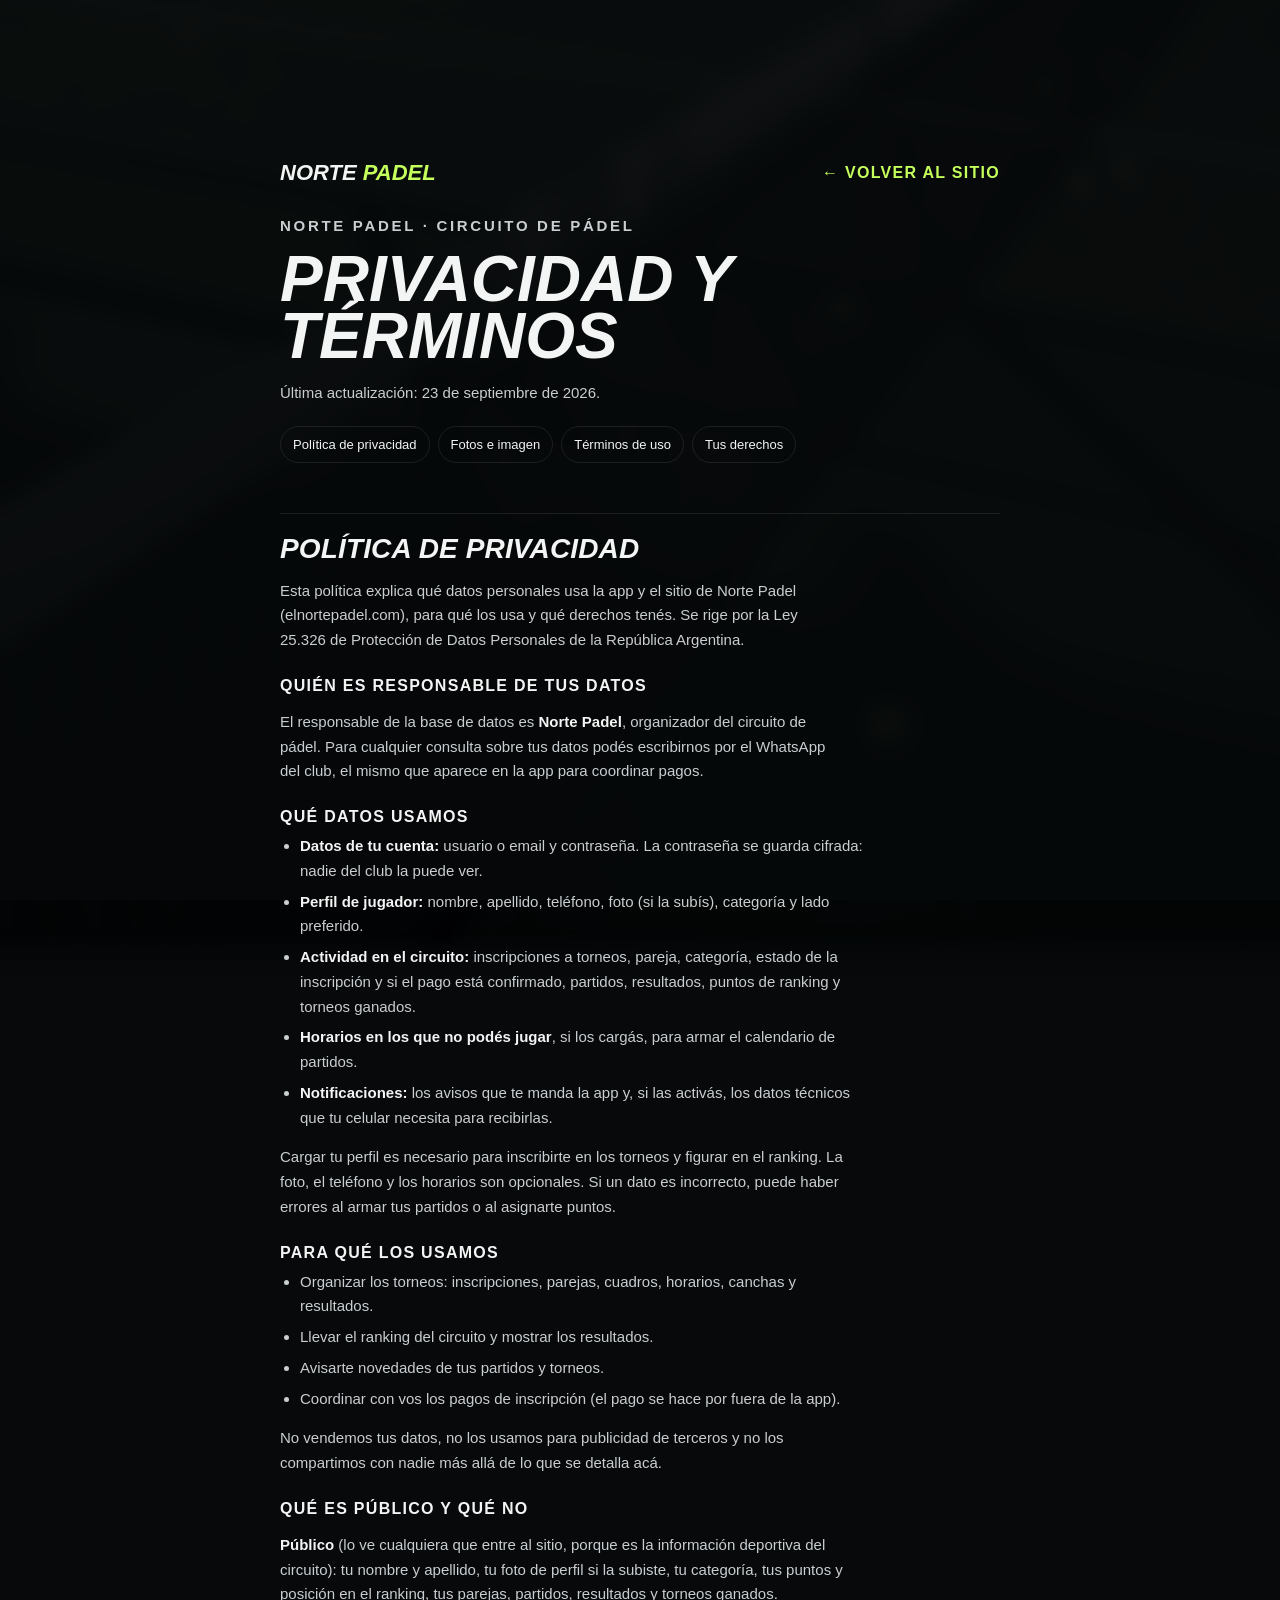
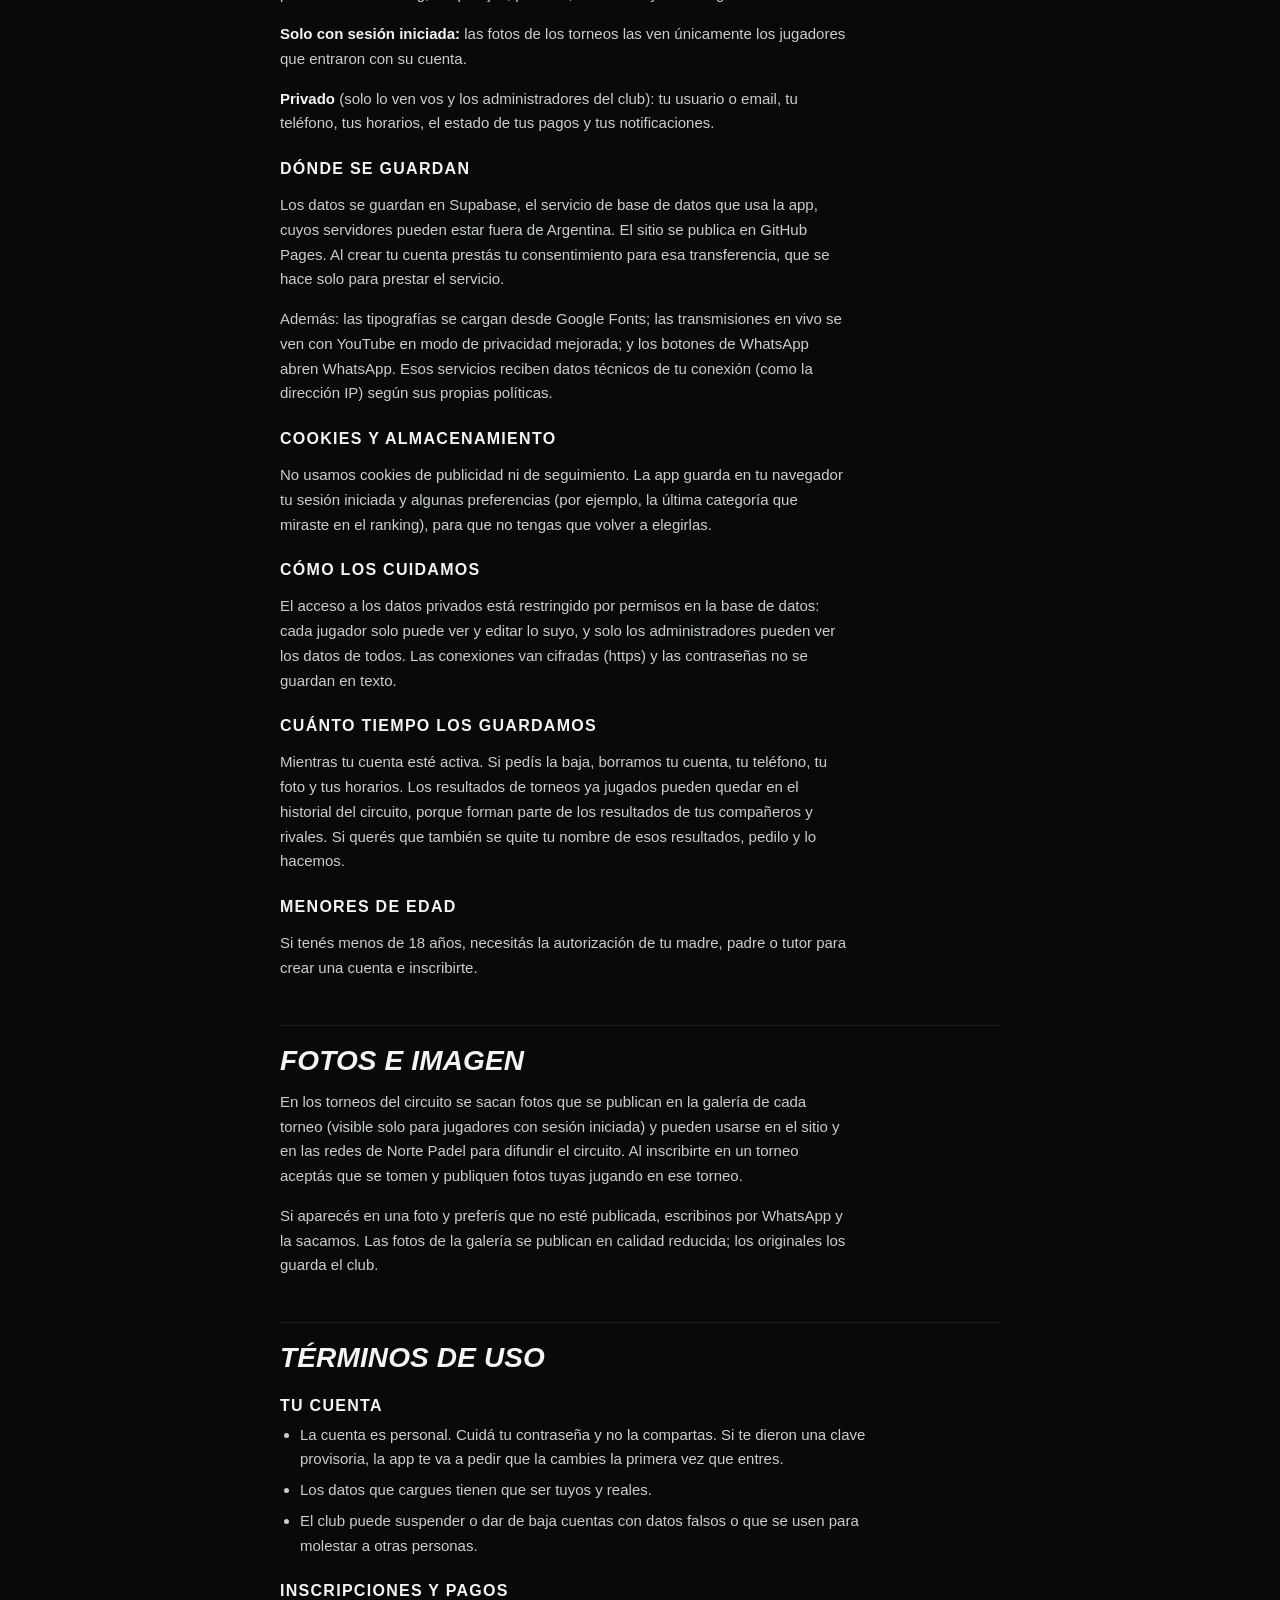
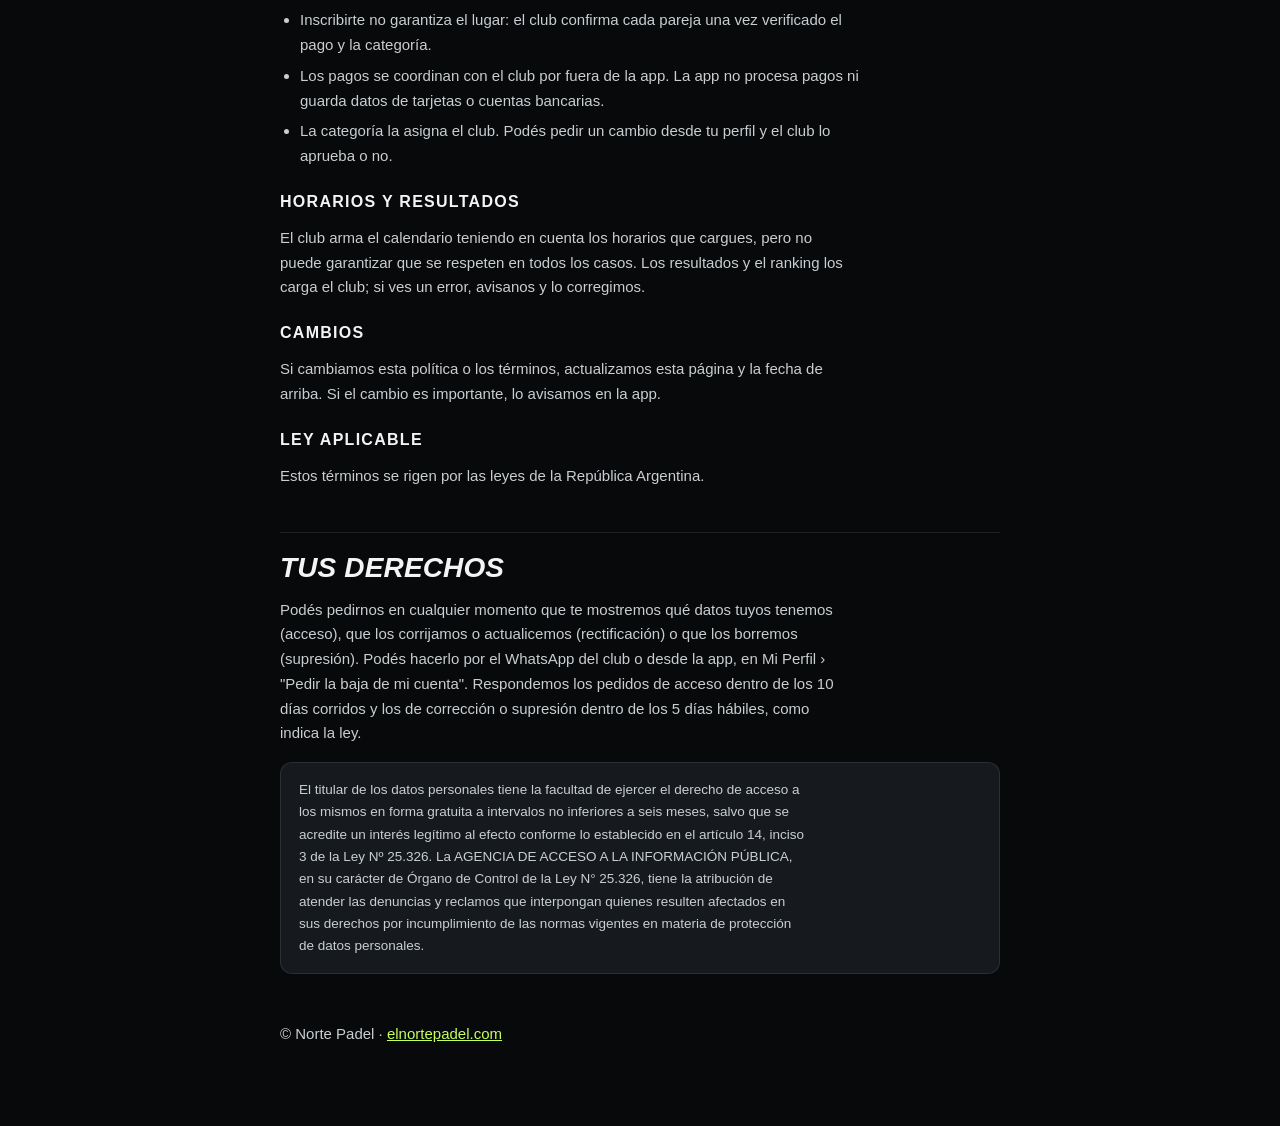
==== commit ef29c2c6: "23" ====
--- a/privacidad.html
+++ b/privacidad.html
@@ -82,7 +82,8 @@
   <p>No vendemos tus datos, no los usamos para publicidad de terceros y no los compartimos con nadie más allá de lo que se detalla acá.</p>
 
   <h3>Qué es público y qué no</h3>
-  <p><strong>Público</strong> (lo ve cualquiera que entre al sitio, porque es la información deportiva del circuito): tu nombre y apellido, tu foto de perfil si la subiste, tu categoría, tus puntos y posición en el ranking, tus parejas, partidos, resultados y torneos ganados, y las fotos de los torneos.</p>
+  <p><strong>Público</strong> (lo ve cualquiera que entre al sitio, porque es la información deportiva del circuito): tu nombre y apellido, tu foto de perfil si la subiste, tu categoría, tus puntos y posición en el ranking, tus parejas, partidos, resultados y torneos ganados.</p>
+  <p><strong>Solo con sesión iniciada:</strong> las fotos de los torneos las ven únicamente los jugadores que entraron con su cuenta.</p>
   <p><strong>Privado</strong> (solo lo ven vos y los administradores del club): tu usuario o email, tu teléfono, tus horarios, el estado de tus pagos y tus notificaciones.</p>
 
   <h3>Dónde se guardan</h3>
@@ -103,7 +104,7 @@
 
   <!-- ==================== IMAGEN ==================== -->
   <h2 id="imagenes">Fotos e imagen</h2>
-  <p>En los torneos del circuito se sacan fotos que se publican en la galería de cada torneo y pueden usarse en el sitio y en las redes de Norte Padel para difundir el circuito. Al inscribirte en un torneo aceptás que se tomen y publiquen fotos tuyas jugando en ese torneo.</p>
+  <p>En los torneos del circuito se sacan fotos que se publican en la galería de cada torneo (visible solo para jugadores con sesión iniciada) y pueden usarse en el sitio y en las redes de Norte Padel para difundir el circuito. Al inscribirte en un torneo aceptás que se tomen y publiquen fotos tuyas jugando en ese torneo.</p>
   <p>Si aparecés en una foto y preferís que no esté publicada, escribinos por WhatsApp y la sacamos. Las fotos de la galería se publican en calidad reducida; los originales los guarda el club.</p>
 
   <!-- ==================== TÉRMINOS ==================== -->
--- a/style.css
+++ b/style.css
@@ -1580,6 +1580,9 @@
 .check-legal { display: flex; gap: 10px; align-items: flex-start; margin: 14px 0 0; font-size: 12.5px; line-height: 1.45; color: var(--muted); cursor: pointer; }
 .check-legal input { width: 18px; height: 18px; margin-top: 1px; flex-shrink: 0; accent-color: var(--accent); }
 .fotos-aviso { margin-top: 14px; font-size: 12.5px; }
+.fotos-login { text-align: center; padding: 18px 4px 6px; }
+.fotos-login .primary { width: auto; padding-left: 28px; padding-right: 28px; }
+.auth-ayuda { display: block; margin: 12px 0 0; text-align: left; color: var(--muted); font-family: var(--font-body); font-size: 12.5px; line-height: 1.4; }
 
 /* ============================================================
    ESCRITORIO: nav horizontal arriba + una sola columna de contenido
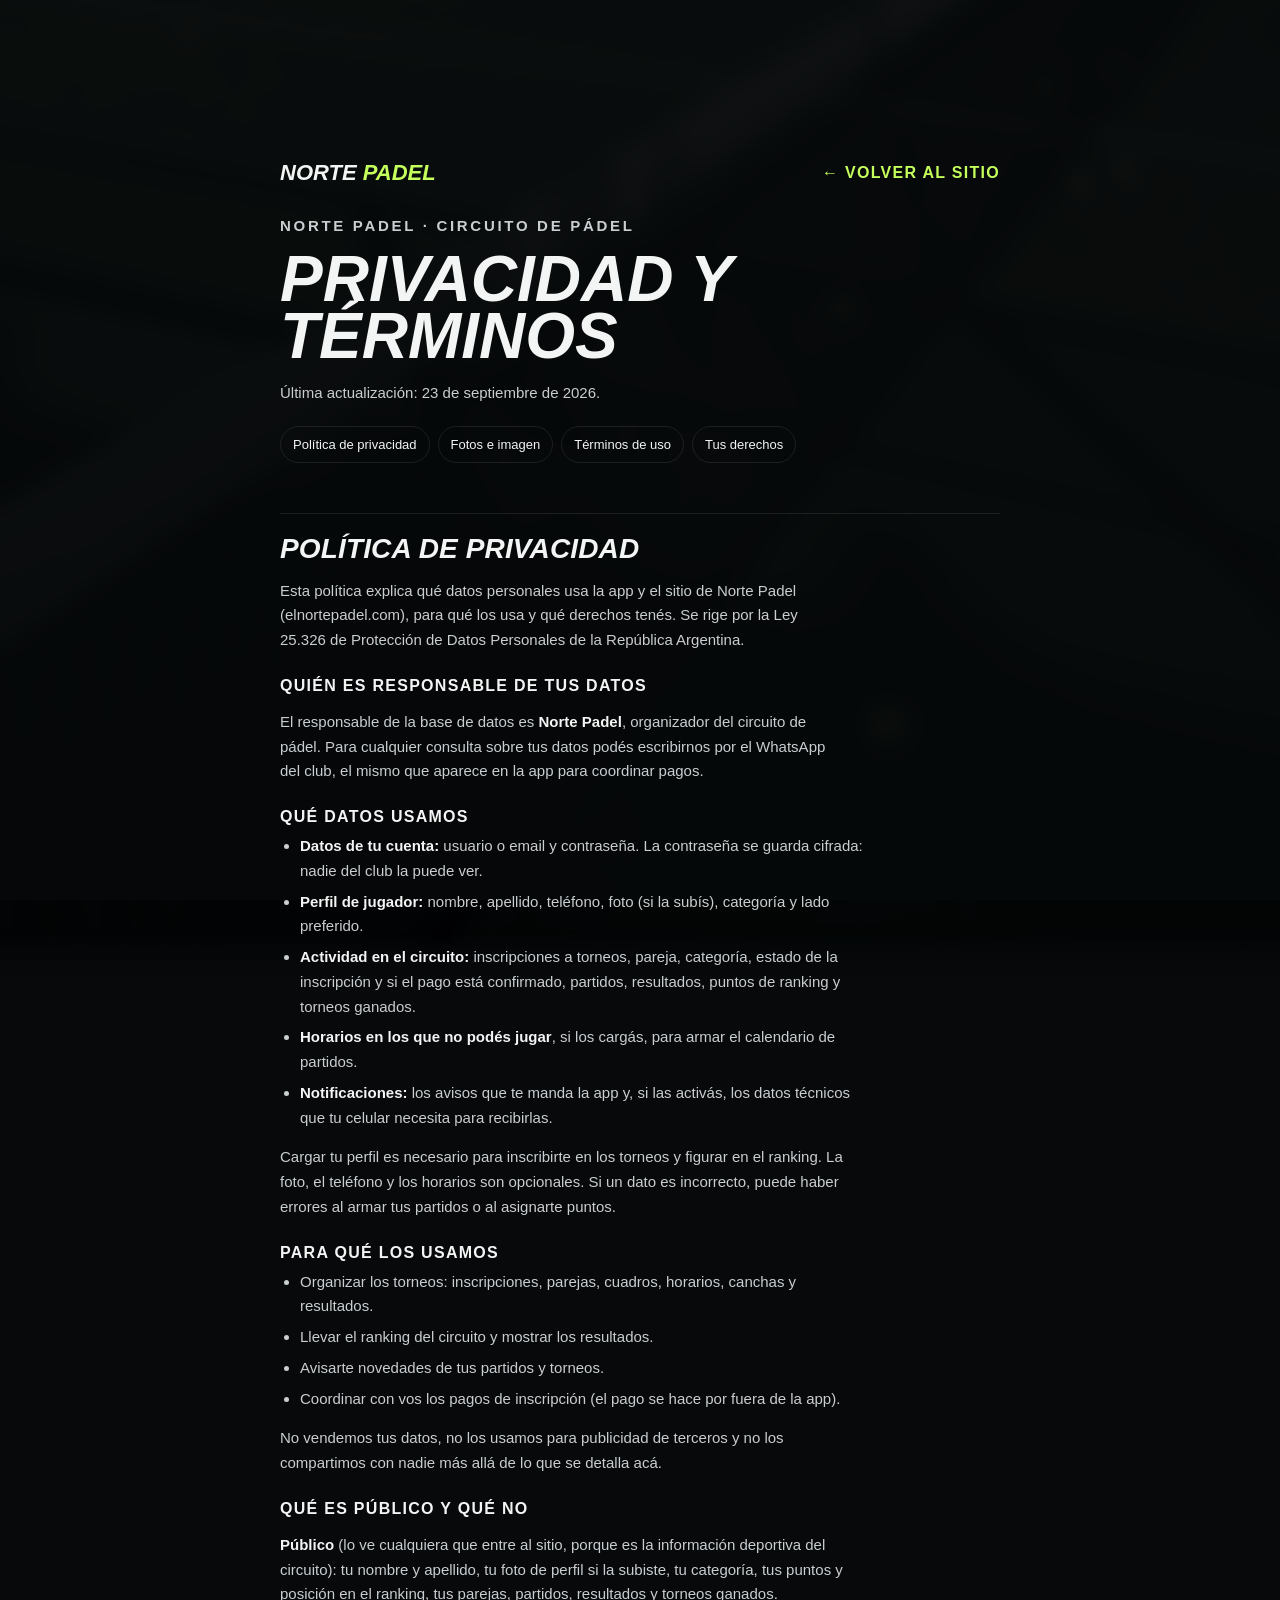
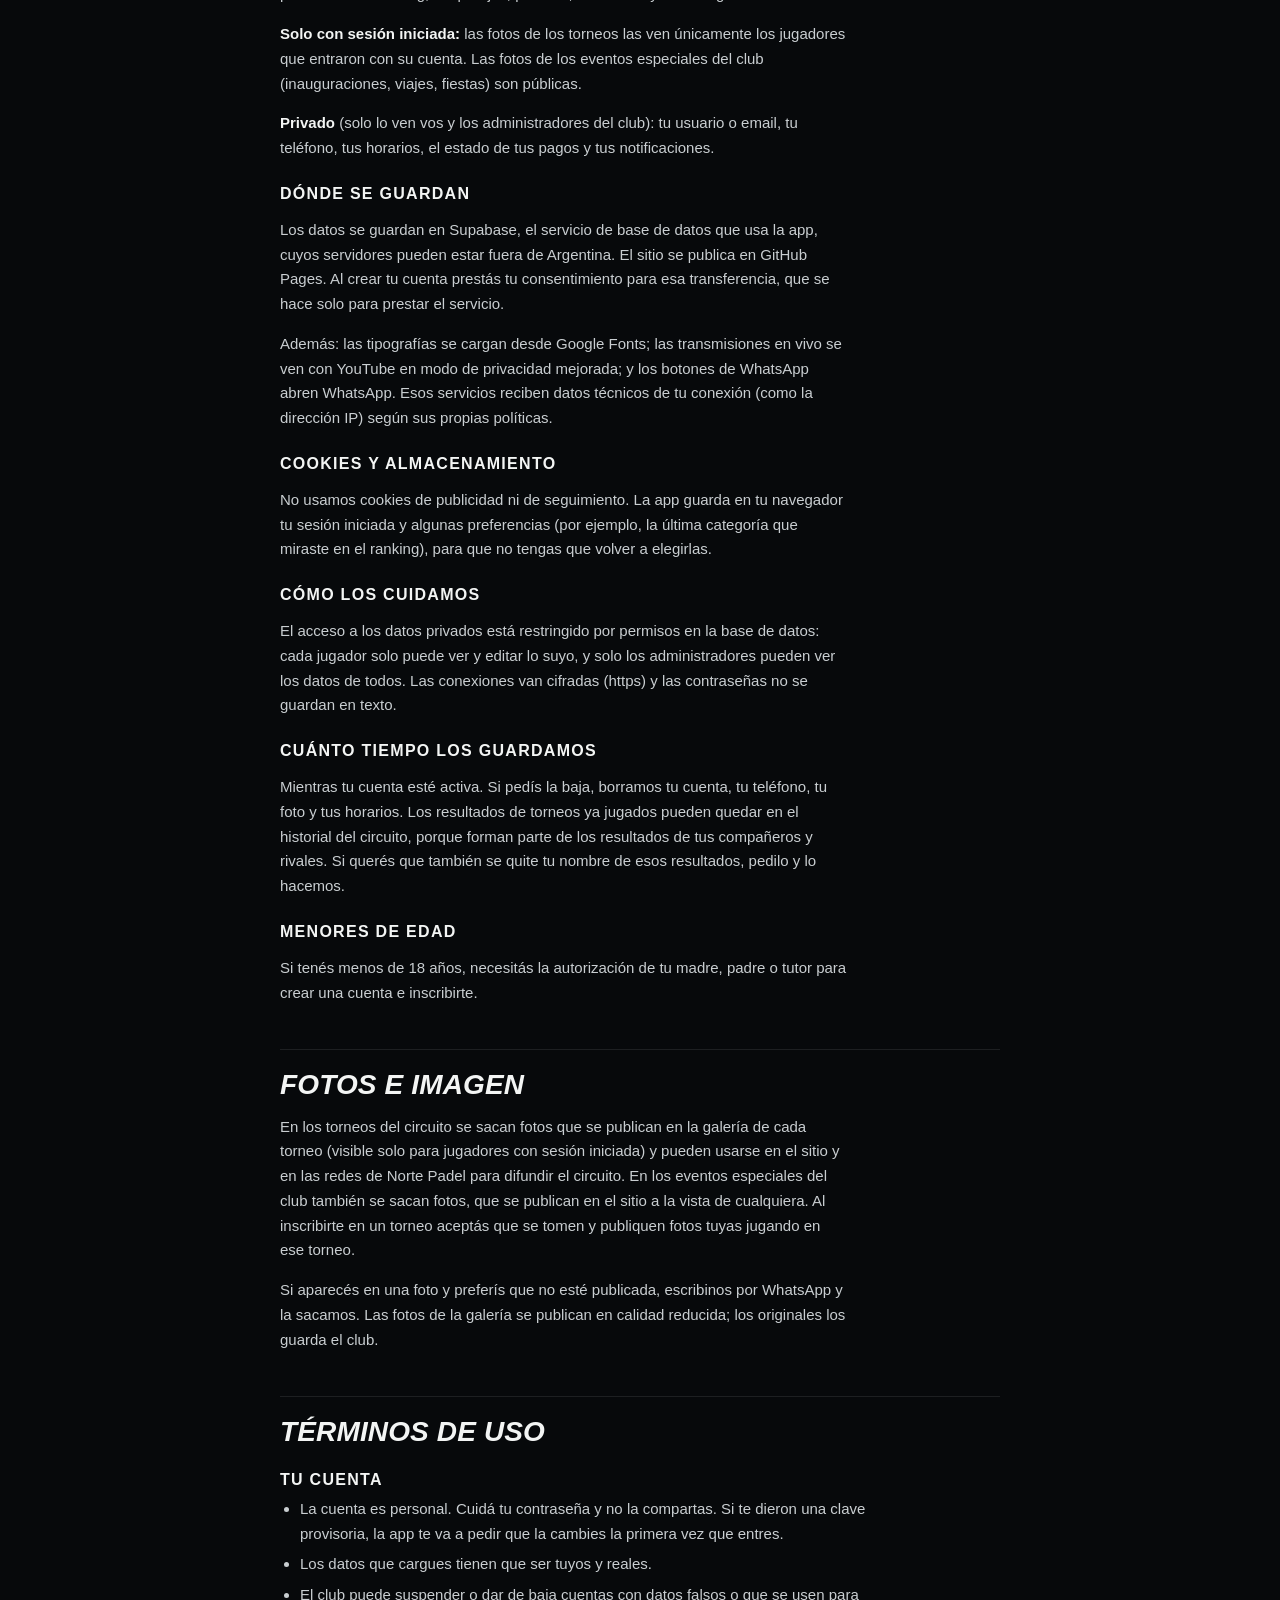
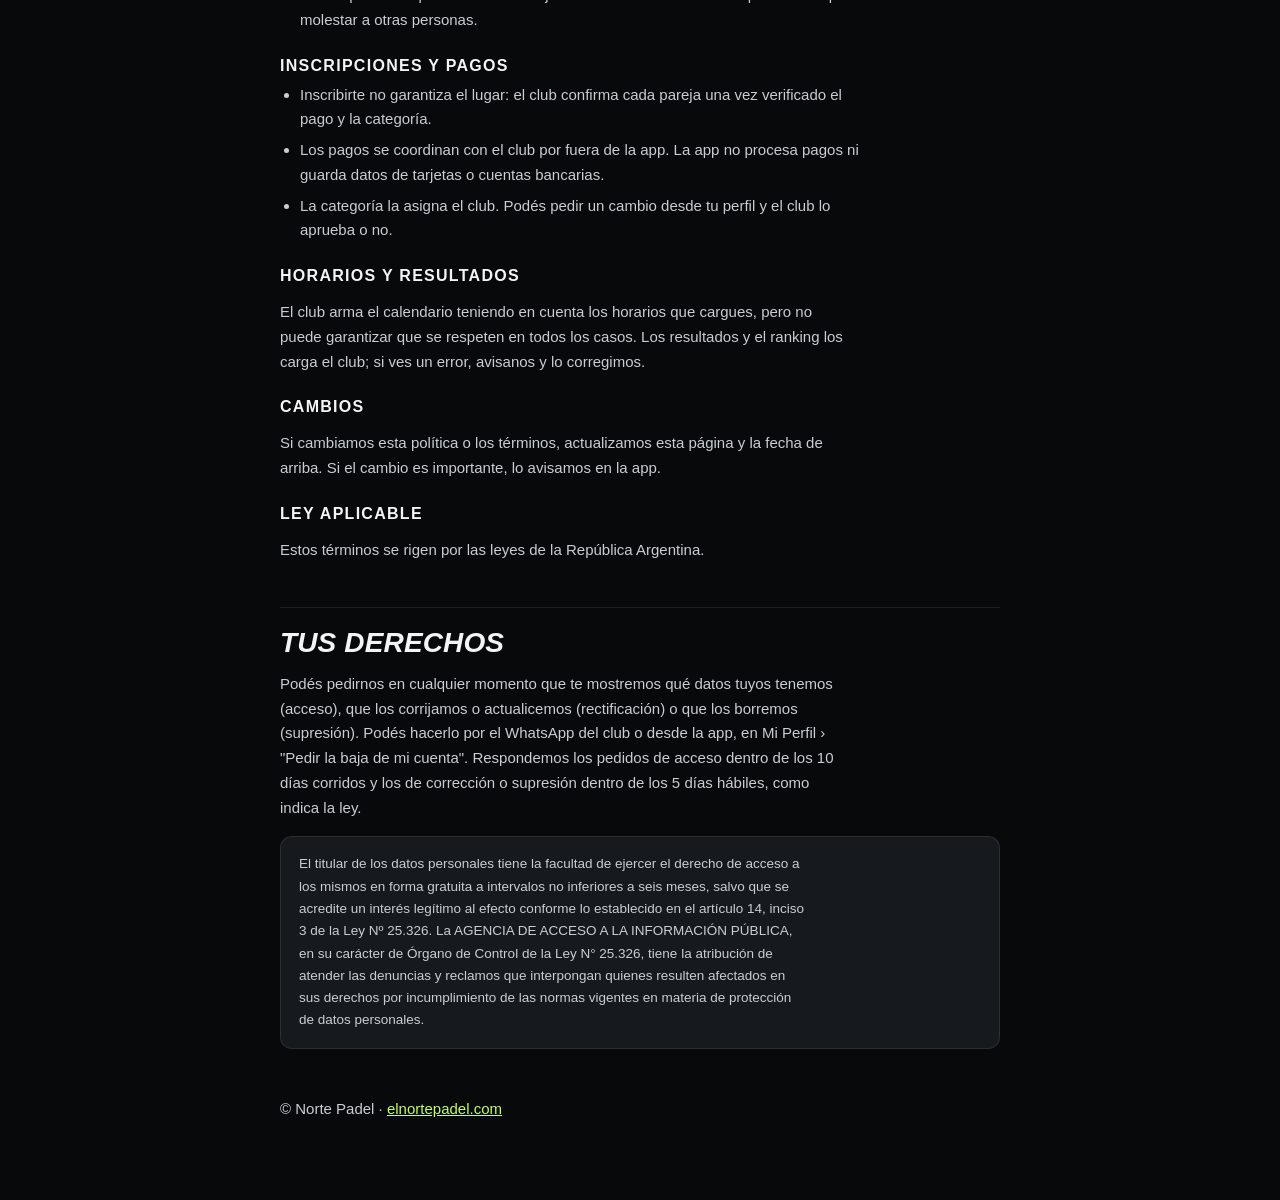
==== commit aacdad5d: "24" ====
--- a/privacidad.html
+++ b/privacidad.html
@@ -83,7 +83,7 @@
 
   <h3>Qué es público y qué no</h3>
   <p><strong>Público</strong> (lo ve cualquiera que entre al sitio, porque es la información deportiva del circuito): tu nombre y apellido, tu foto de perfil si la subiste, tu categoría, tus puntos y posición en el ranking, tus parejas, partidos, resultados y torneos ganados.</p>
-  <p><strong>Solo con sesión iniciada:</strong> las fotos de los torneos las ven únicamente los jugadores que entraron con su cuenta.</p>
+  <p><strong>Solo con sesión iniciada:</strong> las fotos de los torneos las ven únicamente los jugadores que entraron con su cuenta. Las fotos de los eventos especiales del club (inauguraciones, viajes, fiestas) son públicas.</p>
   <p><strong>Privado</strong> (solo lo ven vos y los administradores del club): tu usuario o email, tu teléfono, tus horarios, el estado de tus pagos y tus notificaciones.</p>
 
   <h3>Dónde se guardan</h3>
@@ -104,7 +104,7 @@
 
   <!-- ==================== IMAGEN ==================== -->
   <h2 id="imagenes">Fotos e imagen</h2>
-  <p>En los torneos del circuito se sacan fotos que se publican en la galería de cada torneo (visible solo para jugadores con sesión iniciada) y pueden usarse en el sitio y en las redes de Norte Padel para difundir el circuito. Al inscribirte en un torneo aceptás que se tomen y publiquen fotos tuyas jugando en ese torneo.</p>
+  <p>En los torneos del circuito se sacan fotos que se publican en la galería de cada torneo (visible solo para jugadores con sesión iniciada) y pueden usarse en el sitio y en las redes de Norte Padel para difundir el circuito. En los eventos especiales del club también se sacan fotos, que se publican en el sitio a la vista de cualquiera. Al inscribirte en un torneo aceptás que se tomen y publiquen fotos tuyas jugando en ese torneo.</p>
   <p>Si aparecés en una foto y preferís que no esté publicada, escribinos por WhatsApp y la sacamos. Las fotos de la galería se publican en calidad reducida; los originales los guarda el club.</p>
 
   <!-- ==================== TÉRMINOS ==================== -->
--- a/style.css
+++ b/style.css
@@ -414,7 +414,7 @@
     min-height: 380px; padding: 44px;
     background:
       linear-gradient(0deg, rgba(var(--bg-rgb),.8), transparent 40%),
-      url('foto-cancha-ancha.jpg') right center/cover no-repeat, var(--bg);
+      url('foto-cancha-ancha.jpg') right top/cover no-repeat, var(--bg);
   }
   .torneo-hero-overlay h2 { font-size: 72px; }
   .torneo-hero-meta { font-size: 15px; }
@@ -1378,19 +1378,48 @@
 .avatar-clickable { cursor: zoom-in; }
 .overlay-foto { flex-direction: column; gap: 14px; }
 .overlay-foto img { max-width: min(90vw, 420px); max-height: 70vh; border-radius: var(--radius-lg); object-fit: contain; }
-.fotogrande-acciones { display: flex; gap: 8px; align-self: flex-end; margin-right: 5vw; }
+.fotogrande-acciones { display: flex; align-items: center; gap: 8px; align-self: flex-end; margin-right: 5vw; }
+/* modo galería (fotos del torneo): foto a casi toda la pantalla + flechas */
+.overlay-foto.es-galeria { background: var(--bg); padding: 64px 12px 16px; }
+.overlay-foto.es-galeria .fotogrande-acciones { position: absolute; top: 12px; left: 12px; right: 12px; margin: 0; }
+.overlay-foto.es-galeria img { max-width: min(94vw, 1600px); max-height: calc(100dvh - 88px); border-radius: var(--radius); }
+.fotogrande-contador { margin-right: auto; font-family: var(--font-display); font-size: 15px; letter-spacing: .08em; color: var(--muted); font-variant-numeric: tabular-nums; }
+.fotogrande-nav {
+  position: absolute; top: 50%; transform: translateY(-50%);
+  width: 48px; height: 48px; border-radius: 50%; padding: 0;
+  display: grid; place-items: center; font-size: 30px; line-height: 1;
+  background: rgba(var(--bg-rgb),.6); color: var(--text); border: 1px solid var(--border); cursor: pointer;
+}
+.fotogrande-nav:hover, .fotogrande-nav:focus-visible { border-color: var(--accent); color: var(--accent); }
+button[hidden] { display: none !important; }
+/* Mi inscripción: una fila por categoría, cada una con su estado */
+.mi-insc-cat { display: flex; flex-wrap: wrap; align-items: center; gap: 6px; padding: 10px 0; border-top: 1px solid var(--border); color: var(--text); }
+.mi-insc-cat:first-child { border-top: none; }
+.mi-insc-cat small { flex-basis: 100%; color: var(--muted); }
+#miInscBtnOtraCategoria { margin-top: 12px; }
+#fotoGrandePedir { width: auto; margin: 0; background: var(--accent); color: var(--accent-ink); text-transform: none; letter-spacing: 0; }
+.fotogrande-acciones > * { white-space: nowrap; }
+#fotoGrandeAnterior { left: max(12px, 2vw); }
+#fotoGrandeSiguiente { right: max(12px, 2vw); }
+@media (max-width: 600px) { .fotogrande-nav { width: 40px; height: 40px; font-size: 26px; } }
 
 /* Galería de fotos del torneo (pública y la del panel de admin, misma grilla) */
-.fotos-galeria { display: grid; grid-template-columns: repeat(auto-fill, minmax(100px, 1fr)); gap: 8px; margin-top: 10px; }
-.foto-item { position: relative; aspect-ratio: 1; border-radius: var(--radius-sm); overflow: hidden; }
-.foto-item img { width: 100%; height: 100%; object-fit: cover; cursor: pointer; }
-.foto-item .btnQuitarFoto { position: absolute; top: 4px; right: 4px; padding: 2px 7px; font-size: 12px; line-height: 1.4; }
+.fotos-galeria { display: grid; grid-template-columns: repeat(auto-fill, minmax(min(100%, 230px), 1fr)); gap: 10px; margin-top: 12px; }
+#admFotosLista, .fotos-galeria-admin { grid-template-columns: repeat(auto-fill, minmax(130px, 1fr)); gap: 8px; }
+@media (max-width: 600px) { .fotos-galeria { grid-template-columns: repeat(2, 1fr); gap: 6px; } }
+.foto-item { position: relative; aspect-ratio: 4 / 5; border-radius: var(--radius-sm); overflow: hidden; background: var(--bg-elev); }
+.foto-item img { width: 100%; height: 100%; object-fit: cover; cursor: zoom-in; transition: transform .35s ease; }
+.foto-item:hover img { transform: scale(1.04); }
+.foto-item img:focus-visible { outline: 2px solid var(--accent); outline-offset: -2px; }
+@media (prefers-reduced-motion: reduce) { .foto-item img { transition: none; } .foto-item:hover img { transform: none; } }
+.foto-item .btnQuitarFoto { position: absolute; top: 6px; right: 6px; padding: 2px 7px; font-size: 12px; line-height: 1.4; }
 .foto-item .btnPedirFotoOriginal {
-  position: absolute; left: 0; right: 0; bottom: 0;
-  background: rgba(5,8,10,.72); color: var(--text);
-  border: none; padding: 5px 4px; font-size: 10.5px; font-weight: 600; cursor: pointer;
-}
-.foto-item .btnPedirFotoOriginal:hover { background: rgba(5,8,10,.88); }
+  position: absolute; left: 8px; bottom: 8px;
+  background: rgba(var(--bg-rgb),.72); color: var(--text); backdrop-filter: blur(6px);
+  border: 1px solid var(--border); border-radius: 999px;
+  padding: 5px 11px; font-size: 11.5px; font-weight: 600; cursor: pointer;
+}
+.foto-item .btnPedirFotoOriginal:hover, .foto-item .btnPedirFotoOriginal:focus-visible { border-color: var(--accent); color: var(--accent); }
 
 .empty { color: var(--muted); font-size: 13px; text-align: center; padding: 20px 0; }
 .toast {
@@ -1879,3 +1908,38 @@
   #admAreaNav, #admGrupoSubnav, #admGestionSubnav { display: none; }
   .adm-torneo-head h2 { font-size: 60px; }
 }
+
+/* ============================================================
+   EVENTOS: tira de fotos en Inicio (scroll-snap nativo) y galería de
+   cada evento (#/evento/:id, misma grilla que las fotos del torneo)
+   ============================================================ */
+.evento-inicio-titulo { margin: 0 0 12px; color: var(--muted); font-size: 14px; }
+.evento-inicio-titulo strong { display: block; color: var(--text); font-family: var(--font-display); font-size: 22px; letter-spacing: .03em; text-transform: uppercase; }
+.evento-carrusel-wrap { position: relative; }
+.evento-carrusel {
+  display: grid; grid-auto-flow: column; grid-auto-columns: minmax(220px, 24%); gap: 10px;
+  overflow-x: auto; scroll-snap-type: x mandatory; scrollbar-width: none; overscroll-behavior-x: contain;
+}
+.evento-carrusel::-webkit-scrollbar { display: none; }
+.evento-carrusel .foto-item { scroll-snap-align: start; }
+.evento-carrusel-nav { z-index: 1; }
+.evento-carrusel-nav[data-mover="-1"] { left: 10px; }
+.evento-carrusel-nav[data-mover="1"] { right: 10px; }
+@media (max-width: 600px) {
+  .evento-carrusel { grid-auto-columns: 72%; gap: 8px; }
+  .evento-carrusel-nav { display: none; }
+}
+.eventos-otros { display: grid; grid-template-columns: repeat(auto-fill, minmax(min(100%, 260px), 1fr)); gap: 10px; margin-top: 14px; }
+.eventos-otros:empty { display: none; }
+.eventos-otros-titulo { margin: 24px 0 0; }
+.evento-card {
+  display: flex; align-items: center; gap: 12px; padding: 8px; text-align: left;
+  background: var(--card); border: 1px solid var(--border); border-radius: var(--radius);
+  color: var(--text); font: inherit; cursor: pointer;
+}
+.evento-card:hover, .evento-card:focus-visible { border-color: var(--accent); }
+.evento-card img { width: 64px; height: 64px; object-fit: cover; border-radius: var(--radius-sm); flex-shrink: 0; }
+.evento-card span { display: grid; gap: 2px; }
+.evento-card small { color: var(--muted); }
+.evento-descripcion { white-space: pre-line; color: var(--muted); margin: 8px 0 4px; max-width: 65ch; }
+.evento-descripcion:empty { display: none; }
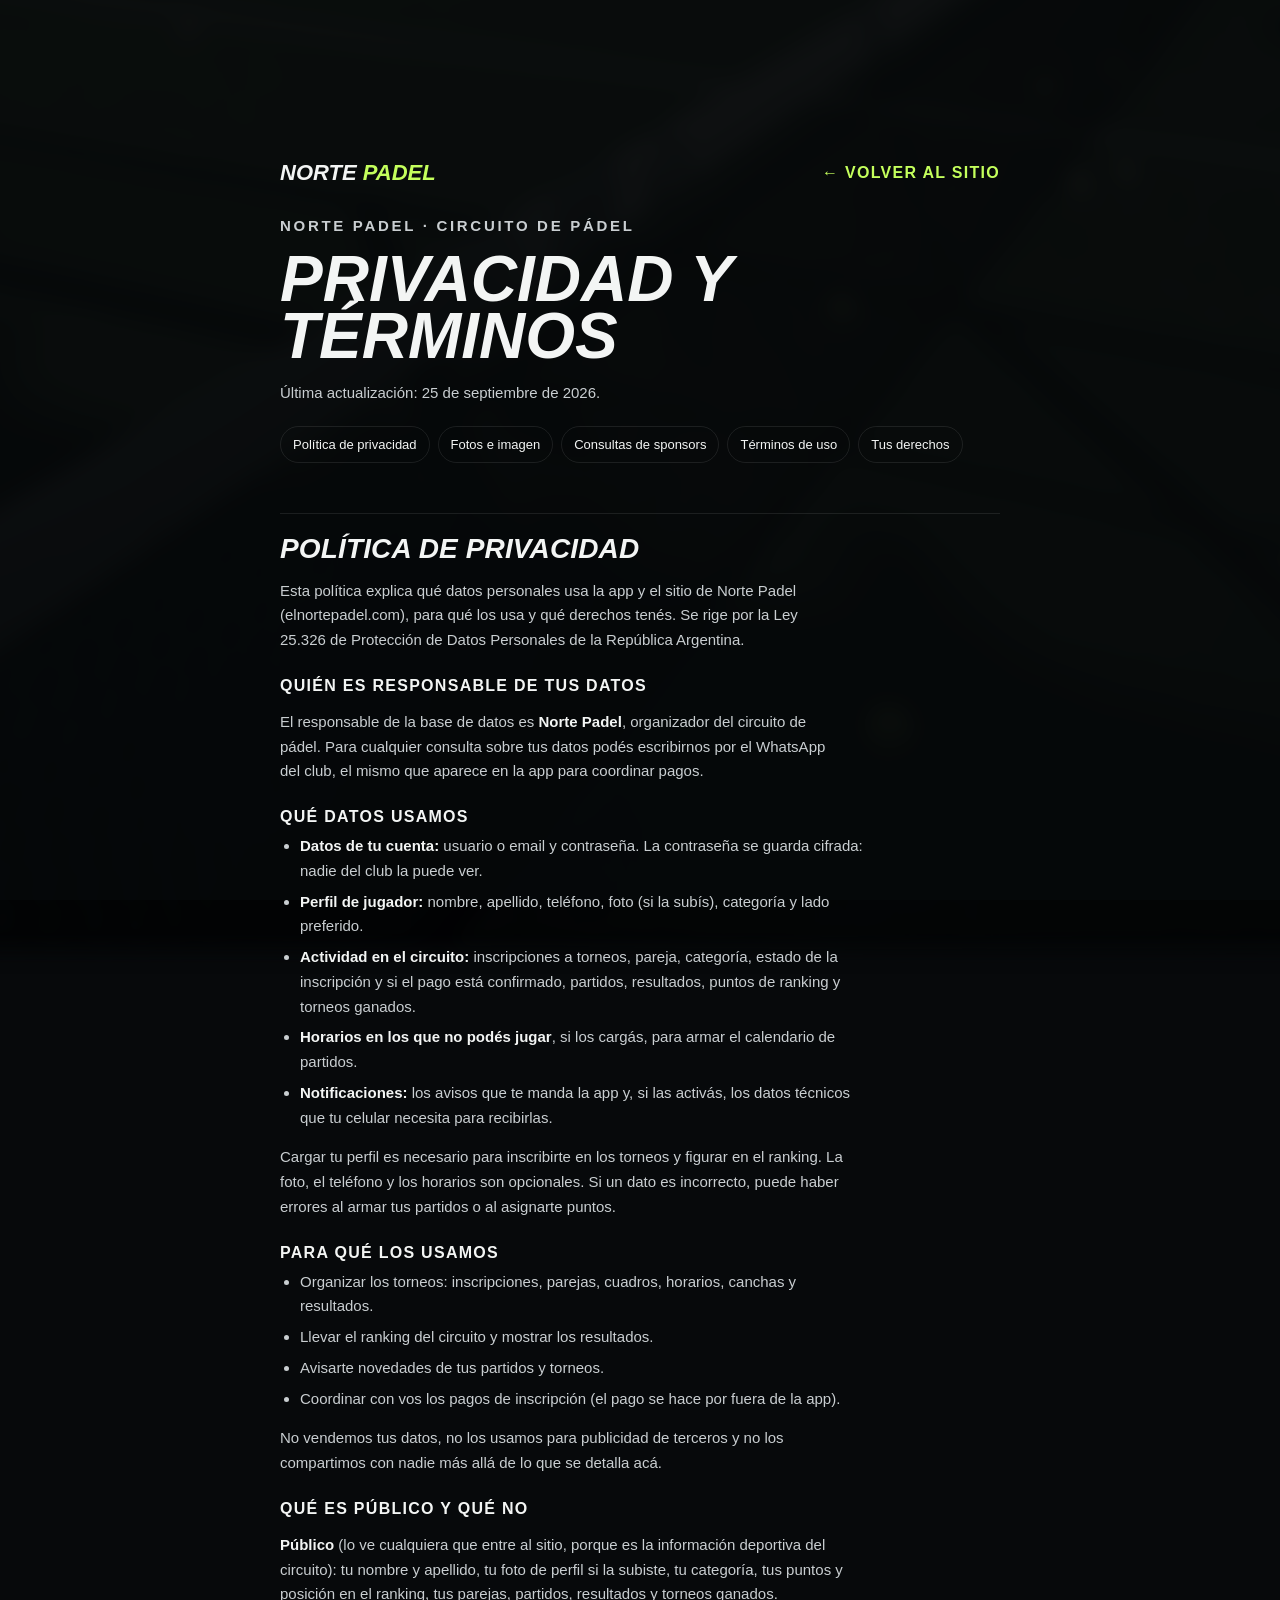
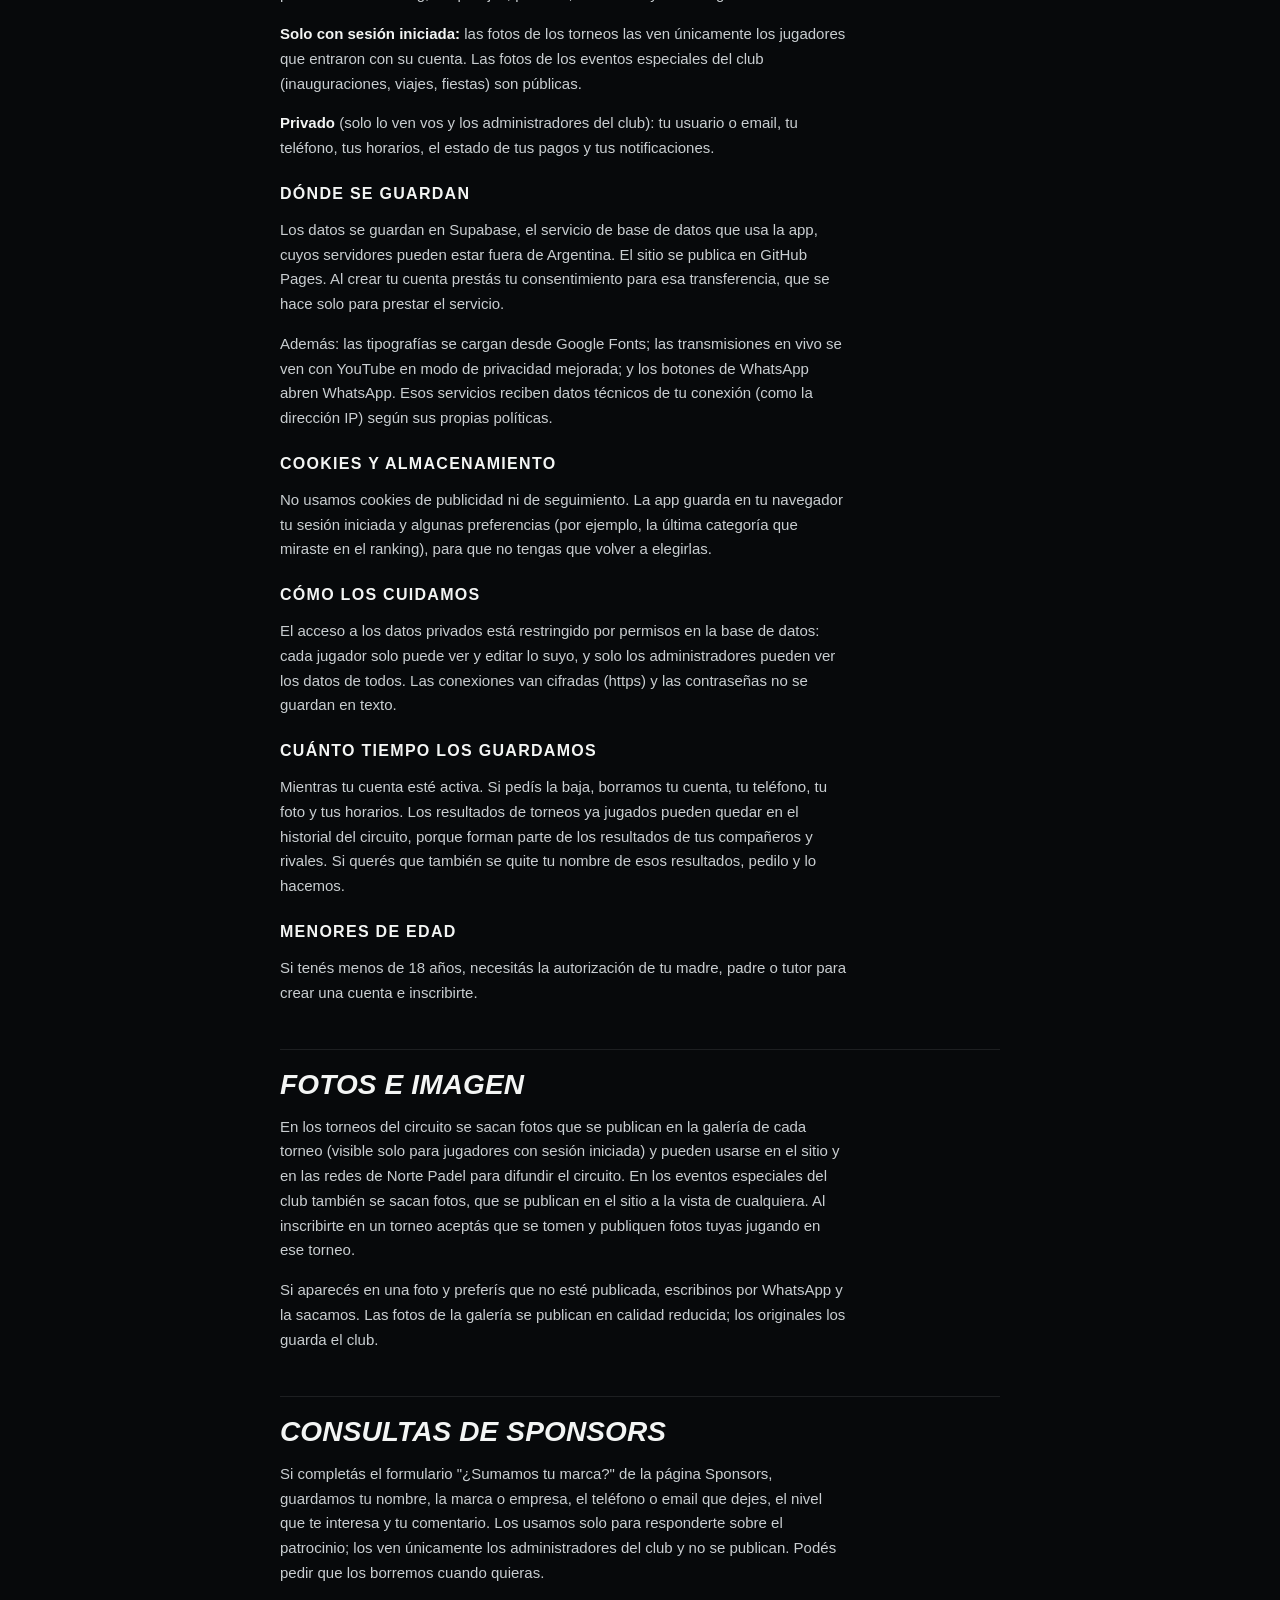
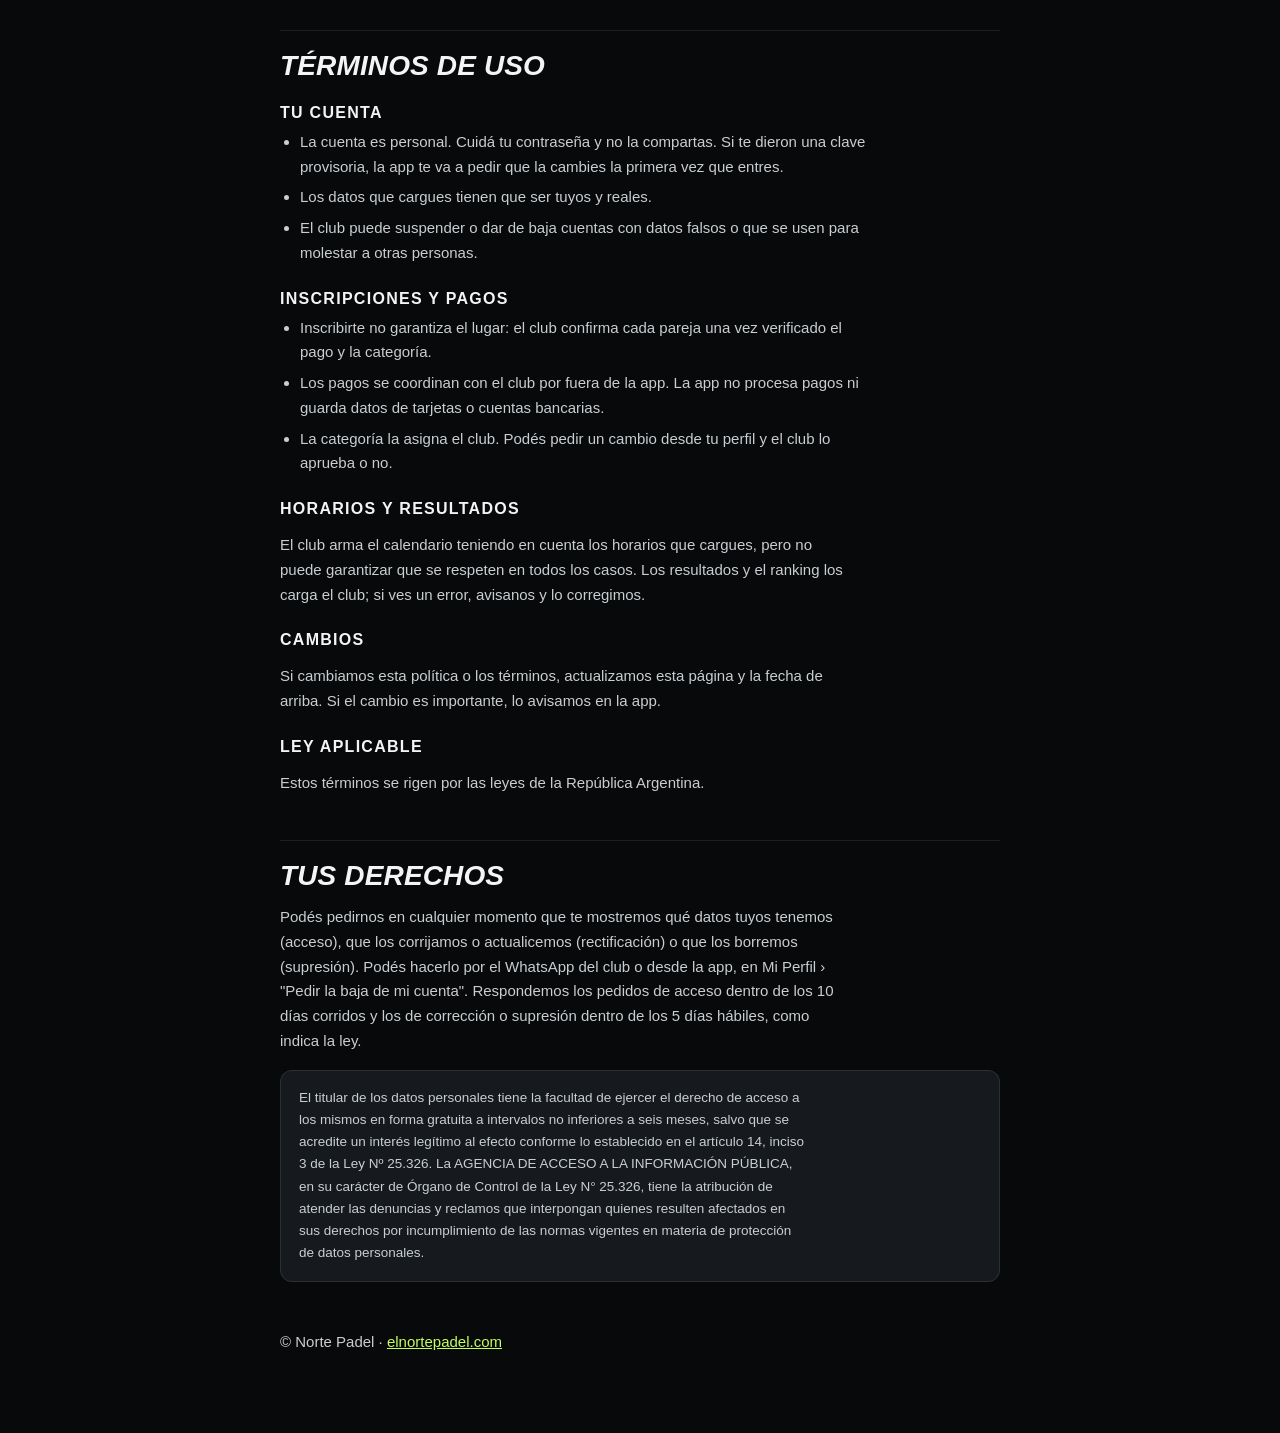
==== commit ef549909: "24" ====
--- a/privacidad.html
+++ b/privacidad.html
@@ -45,10 +45,11 @@
 
   <p class="perfil-eyebrow">Norte Padel · Circuito de pádel</p>
   <h1>Privacidad y términos</h1>
-  <p>Última actualización: 23 de septiembre de 2026.</p>
+  <p>Última actualización: 25 de septiembre de 2026.</p>
   <ul class="legal-indice">
     <li><a href="#privacidad">Política de privacidad</a></li>
     <li><a href="#imagenes">Fotos e imagen</a></li>
+    <li><a href="#sponsors">Consultas de sponsors</a></li>
     <li><a href="#terminos">Términos de uso</a></li>
     <li><a href="#derechos">Tus derechos</a></li>
   </ul>
@@ -108,6 +109,9 @@
   <p>Si aparecés en una foto y preferís que no esté publicada, escribinos por WhatsApp y la sacamos. Las fotos de la galería se publican en calidad reducida; los originales los guarda el club.</p>
 
   <!-- ==================== TÉRMINOS ==================== -->
+  <h2 id="sponsors">Consultas de sponsors</h2>
+  <p>Si completás el formulario "¿Sumamos tu marca?" de la página Sponsors, guardamos tu nombre, la marca o empresa, el teléfono o email que dejes, el nivel que te interesa y tu comentario. Los usamos solo para responderte sobre el patrocinio; los ven únicamente los administradores del club y no se publican. Podés pedir que los borremos cuando quieras.</p>
+
   <h2 id="terminos">Términos de uso</h2>
   <h3>Tu cuenta</h3>
   <ul>
--- a/style.css
+++ b/style.css
@@ -1943,3 +1943,153 @@
 .evento-card small { color: var(--muted); }
 .evento-descripcion { white-space: pre-line; color: var(--muted); margin: 8px 0 4px; max-width: 65ch; }
 .evento-descripcion:empty { display: none; }
+
+/* ============================================================
+   SPONSORS: cuatro niveles con jerarquía decreciente (tamaño, peso y
+   contraste bajan junto con el precio), remera con posiciones y formulario
+   ============================================================ */
+#view-sponsors { padding-bottom: 32px; }
+.sp-intro { font-size: 17px; color: var(--muted); max-width: 60ch; margin: 0 0 22px; }
+.sp-stats { display: grid; grid-template-columns: repeat(auto-fit, minmax(min(100%, 220px), 1fr)); gap: 10px; margin-bottom: 14px; }
+.sp-stat { background: var(--bg-elev); border: 1px solid var(--border); border-radius: var(--radius); padding: 16px 18px; display: grid; gap: 4px; }
+.sp-stat strong { font-family: var(--font-display); font-style: italic; font-weight: 800; font-size: 40px; line-height: 1; color: var(--accent-bright); font-variant-numeric: tabular-nums; }
+.sp-stat span { color: var(--muted); font-size: 14px; }
+.sp-temporada { border-left: 0; background: rgba(var(--accent-rgb),.06); border: 1px solid rgba(var(--accent-rgb),.18); border-radius: var(--radius); padding: 14px 18px; margin-bottom: 34px; display: grid; gap: 6px; }
+.sp-temporada p { margin: 0; font-size: 14.5px; }
+
+/* remera (diseño oficial) */
+.sp-remera-wrap { margin-bottom: 34px; }
+.sp-remera-wrap h3, .sp-niveles h3 { margin: 0; color: var(--text); letter-spacing: .01em; }
+.sp-remera-wrap > h3 { font-size: 26px; font-style: italic; margin-bottom: 14px; }
+.sp-remera { margin: 0 auto; max-width: 900px; border: 1px solid var(--border); border-radius: var(--radius-lg); overflow: hidden; background: #111; }
+.sp-remera img { width: 100%; height: auto; display: block; }
+.sp-leyenda { list-style: none; padding: 0; margin: 14px 0 0; display: flex; flex-wrap: wrap; gap: 8px 22px; font-size: 14px; color: var(--muted); }
+.sp-leyenda li { display: flex; align-items: center; gap: 8px; }
+.sp-leyenda b { font-family: var(--font-display); font-weight: 800; font-size: 15px; color: var(--accent-ink); background: var(--accent); border-radius: var(--radius-sm); padding: 2px 8px; }
+
+/* niveles */
+.sp-niveles { display: grid; gap: 14px; }
+.sp-nivel { border-radius: var(--radius-lg); display: flex; flex-direction: column; gap: 10px; }
+.sp-nivel ul { margin: 4px 0 6px; padding-left: 18px; display: grid; gap: 6px; }
+.sp-nivel .sp-kicker { margin: 0; font-family: var(--font-display); font-weight: 700; text-transform: uppercase; letter-spacing: .1em; }
+.sp-precio { margin: 0; font-family: var(--font-display); font-weight: 800; font-style: italic; line-height: 1; font-variant-numeric: tabular-nums; }
+.sp-precio span { display: inline-block; white-space: nowrap; font-style: normal; font-weight: 600; font-size: .42em; letter-spacing: .04em; color: var(--muted); }
+.sp-nivel button { align-self: flex-start; width: auto; margin-top: 4px; }
+
+.sp-n1 {
+  background: radial-gradient(120% 90% at 100% 0%, rgba(var(--accent-rgb),.16), transparent 55%), #030405;
+  border: 2px solid var(--accent); padding: 30px 24px;
+  box-shadow: 0 18px 50px rgba(0,0,0,.55), 0 0 0 6px rgba(var(--accent-rgb),.06);
+}
+.sp-n1 .sp-kicker { color: var(--accent-bright); font-size: 14px; }
+.sp-n1 h3 { font-size: 38px; line-height: .95; font-style: italic; font-weight: 800; }
+.sp-n1 .sp-precio { font-size: 52px; color: var(--accent-bright); }
+.sp-n1 ul { font-size: 16px; color: var(--text); }
+.sp-n1 li::marker { color: var(--accent); }
+.sp-bonus { margin: 4px 0; background: var(--accent); color: var(--accent-ink); border-radius: var(--radius); padding: 12px 16px; font-size: 16px; font-weight: 600; }
+.sp-bonus strong { font-weight: 800; }
+
+.sp-n2 { background: var(--card); border: 1px solid rgba(var(--accent-rgb),.4); padding: 24px 22px; }
+.sp-n2 .sp-kicker { color: var(--accent-bright); font-size: 13px; }
+.sp-n2 h3 { font-size: 30px; font-style: italic; font-weight: 800; line-height: .95; }
+.sp-n2 .sp-precio { font-size: 44px; color: var(--text); }
+.sp-n2 ul { font-size: 15px; color: #d5dade; }
+
+.sp-n3 { background: var(--bg-elev); border: 1px solid var(--border); padding: 20px 18px; }
+.sp-n3 .sp-kicker { color: var(--muted); font-size: 12.5px; }
+.sp-n3 h3 { font-size: 24px; font-weight: 700; color: #d5dade; }
+.sp-n3 .sp-precio { font-size: 32px; color: #d5dade; }
+.sp-n3 ul { font-size: 14px; color: var(--muted); }
+
+.sp-n4 { background: transparent; border: 1px dashed var(--border); padding: 16px; }
+.sp-n4 .sp-kicker { color: var(--muted); font-size: 12px; }
+.sp-n4 h3 { font-size: 19px; font-weight: 600; color: #c9cfd3; }
+.sp-n4 .sp-precio { font-size: 24px; font-style: normal; font-weight: 700; color: var(--muted); }
+.sp-n4 ul { font-size: 13px; color: var(--muted); }
+
+.sp-nota { font-size: 13px; color: var(--muted); margin: 12px 0 40px; max-width: 70ch; }
+
+/* sumate */
+.sp-sumate { display: grid; gap: 22px; background: var(--card); border: 1px solid var(--border); border-radius: var(--radius-lg); padding: 24px 20px; }
+.sp-sumate h2 { margin: 0 0 8px; font-size: 38px; font-style: italic; line-height: .95; }
+.sp-sumate-texto p { color: var(--muted); margin: 0 0 14px; }
+.sp-directo { display: flex; flex-wrap: wrap; gap: 8px; }
+.sp-directo a { display: inline-flex; align-items: center; min-height: 44px; padding: 10px 14px; border-radius: var(--radius-sm); font-size: 14px; font-weight: 700; text-decoration: none; overflow-wrap: anywhere; }
+.sp-btn-wsp { background: var(--accent); color: var(--accent-ink); }
+.sp-btn-mail { border: 1px solid var(--border); color: var(--text); }
+.sp-btn-wsp:hover, .sp-btn-wsp:focus-visible { background: var(--accent-bright); }
+.sp-btn-mail:hover, .sp-btn-mail:focus-visible { border-color: var(--accent); }
+.sp-form { display: grid; gap: 4px; }
+.sp-form label { margin-top: 8px; }
+.sp-form .match-meta { margin: 2px 0 0; }
+.sp-form textarea { font: inherit; }
+.sp-form a { color: var(--accent-bright); }
+.sp-form button[type="submit"] { margin-top: 14px; }
+.sp-estado { margin: 8px 0 0; font-weight: 600; color: var(--accent-bright); min-height: 1.4em; }
+.sp-trampa { position: absolute; left: -9999px; width: 1px; height: 1px; overflow: hidden; }
+.sp-link-partners { display: inline-block; margin-top: 10px; }
+
+/* admin: consultas */
+.sp-consulta p { margin: 0 0 4px; }
+.sp-consulta-nueva { border-color: rgba(var(--accent-rgb),.45); }
+.sp-consulta-comentario { white-space: pre-line; color: #d5dade; }
+
+@media (min-width: 700px) {
+  .sp-niveles { grid-template-columns: repeat(12, 1fr); }
+  .sp-n1 { grid-column: 1 / -1; }
+  .sp-n2 { grid-column: 2 / 12; }
+  .sp-n1 ul, .sp-n2 ul { grid-template-columns: 1fr 1fr; column-gap: 32px; }
+  .sp-n3 { grid-column: 2 / 8; }
+  .sp-n4 { grid-column: 8 / 12; align-self: start; }
+  .sp-sumate { grid-template-columns: minmax(0, 1fr) minmax(0, 1.2fr); padding: 34px; gap: 40px; }
+}
+@media (min-width: 960px) {
+  .sp-n1 { padding: 44px 48px; }
+  .sp-n1 h3 { font-size: 56px; }
+  .sp-n1 .sp-precio { font-size: 84px; }
+  .sp-n1 .sp-precio span { font-size: .36em; }
+  .sp-n1 ul { font-size: 17px; }
+  .sp-n2 { padding: 32px 36px; }
+  .sp-n2 h3 { font-size: 38px; }
+  .sp-n2 .sp-precio { font-size: 54px; }
+  .sp-sumate h2 { font-size: 52px; }
+}
+@media (prefers-reduced-motion: reduce) { #view-sponsors * { scroll-behavior: auto; } }
+
+/* Patrocinador General: franja "presentado por" arriba de todas las secciones */
+.sp-presentado {
+  display: flex; align-items: center; justify-content: center; flex-wrap: wrap; gap: 8px 14px;
+  margin: 0 0 16px; padding: 8px 14px; border: 1px solid rgba(var(--accent-rgb),.22);
+  border-radius: var(--radius); background: linear-gradient(90deg, rgba(var(--accent-rgb),.07), transparent 70%), var(--bg-elev);
+}
+.sp-presentado[hidden], .app-body:has(#view-admin.active) .sp-presentado { display: none; }
+.sp-presentado-texto { font-family: var(--font-display); font-weight: 800; font-style: italic; text-transform: uppercase; letter-spacing: .04em; font-size: 17px; }
+.sp-presentado-texto span { font-style: normal; font-weight: 600; font-size: 12px; letter-spacing: .14em; color: var(--muted); margin-left: 6px; }
+.sp-presentado .sponsor-item { display: block; background: #fff; border-radius: var(--radius-sm); padding: 4px 10px; }
+.sp-presentado .sponsor-sin-fondo { background: transparent; padding: 0; }
+.sp-presentado img { height: 30px; max-width: 150px; object-fit: contain; display: block; }
+
+/* Sponsor Principal: banner grande (Inicio y página del torneo) */
+.sp-banner-slot { margin: 0 0 40px; }
+#dtSponsorPrincipal { margin: 0 0 16px; }
+.sp-banner {
+  display: grid; grid-template-columns: 1fr; justify-items: center; gap: 10px; text-align: center;
+  padding: 22px 18px; border-radius: var(--radius-lg); text-decoration: none; color: var(--text);
+  background: radial-gradient(90% 120% at 50% 0%, rgba(var(--accent-rgb),.12), transparent 60%), var(--card);
+  border: 1px solid rgba(var(--accent-rgb),.35);
+}
+a.sp-banner:hover, a.sp-banner:focus-visible { border-color: var(--accent); }
+.sp-banner-label { font-family: var(--font-display); font-weight: 700; font-size: 13px; letter-spacing: .16em; text-transform: uppercase; color: var(--accent-bright); }
+.sp-banner-logo { background: #fff; border-radius: var(--radius); padding: 12px 22px; }
+.sp-banner-logo img { height: 72px; max-width: min(320px, 70vw); object-fit: contain; display: block; }
+.sp-banner-nombre { font-family: var(--font-display); font-size: 22px; font-style: italic; text-transform: uppercase; }
+@media (min-width: 700px) {
+  .sp-banner { grid-template-columns: auto 1fr; grid-template-areas: "logo label" "logo nombre"; justify-items: start; text-align: left; column-gap: 28px; padding: 26px 32px; }
+  .sp-banner-logo { grid-area: logo; }
+  .sp-banner-label { grid-area: label; align-self: end; }
+  .sp-banner-nombre { grid-area: nombre; align-self: start; font-size: 30px; }
+  .sp-banner-logo img { height: 90px; }
+}
+
+/* Sponsor Frente: logo más grande en el listado de partners */
+.sponsor-strip .sponsor-frente img { height: 56px; max-width: 190px; }
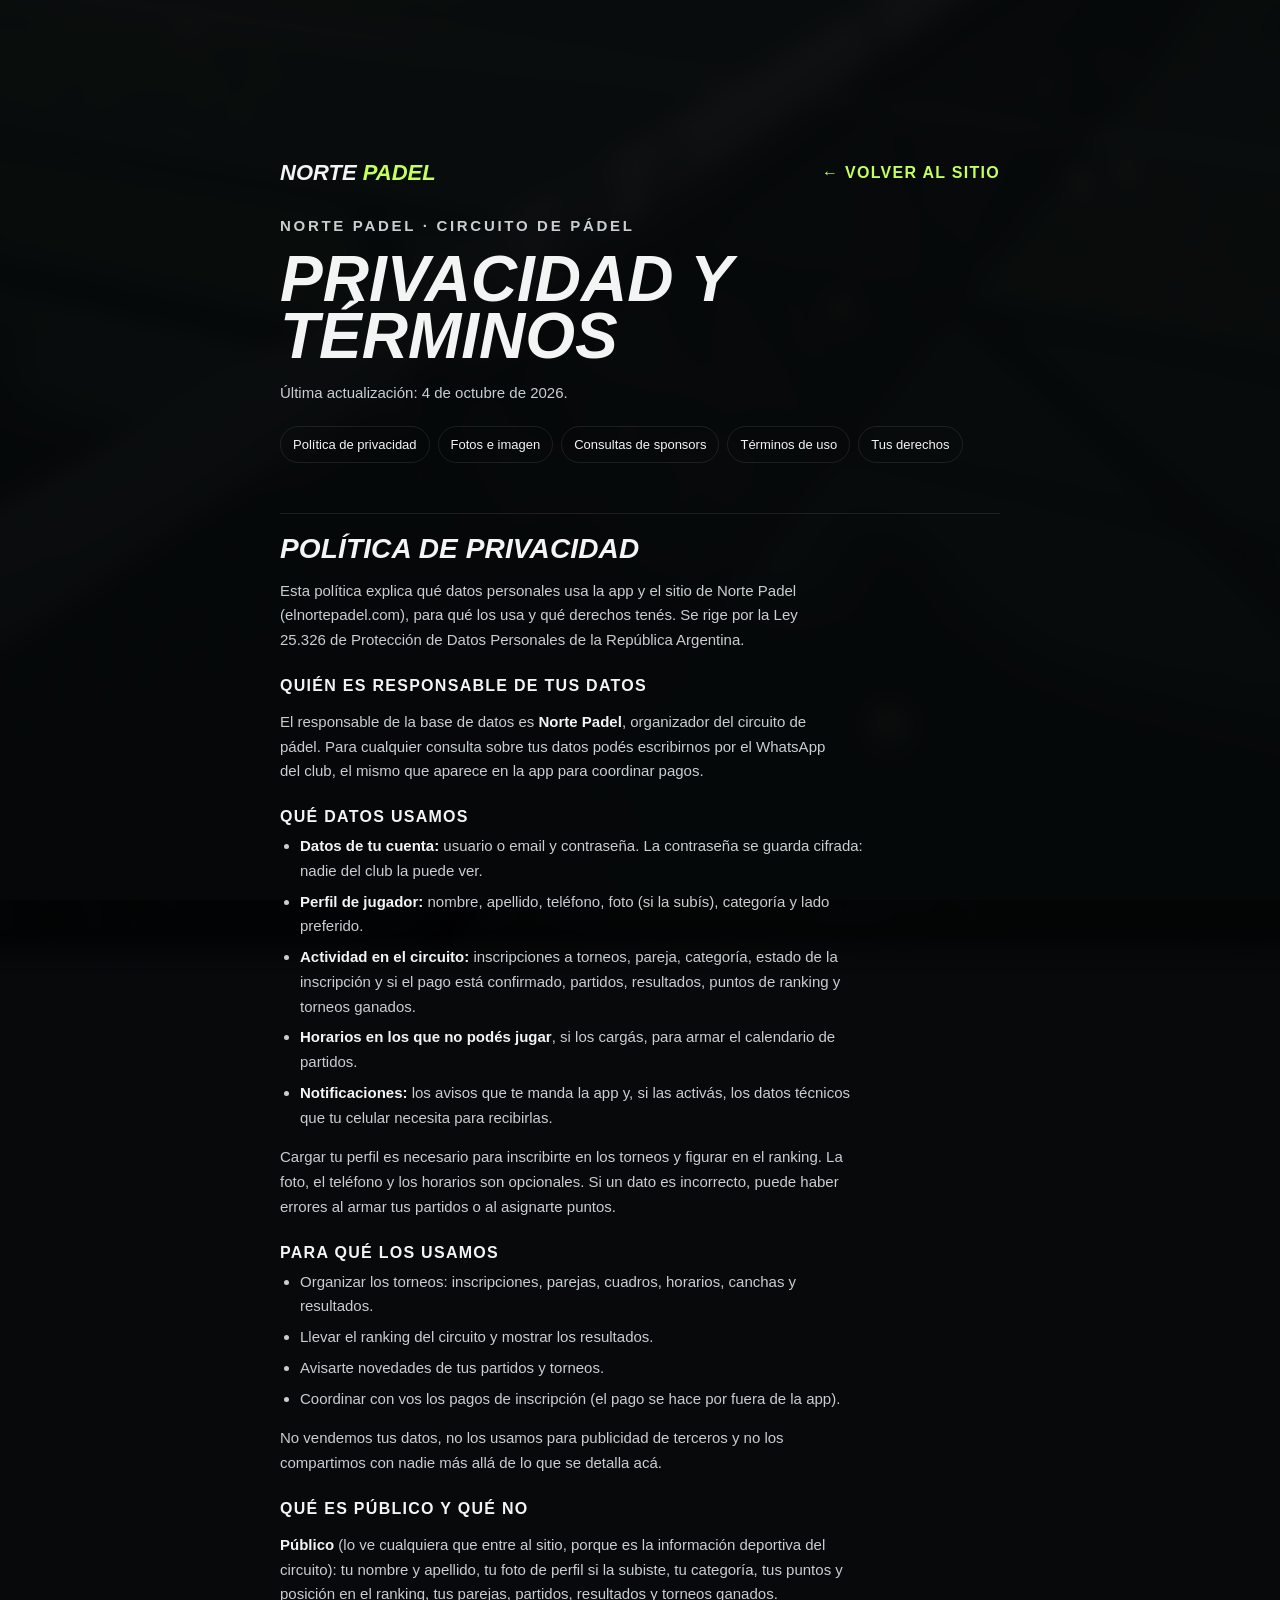
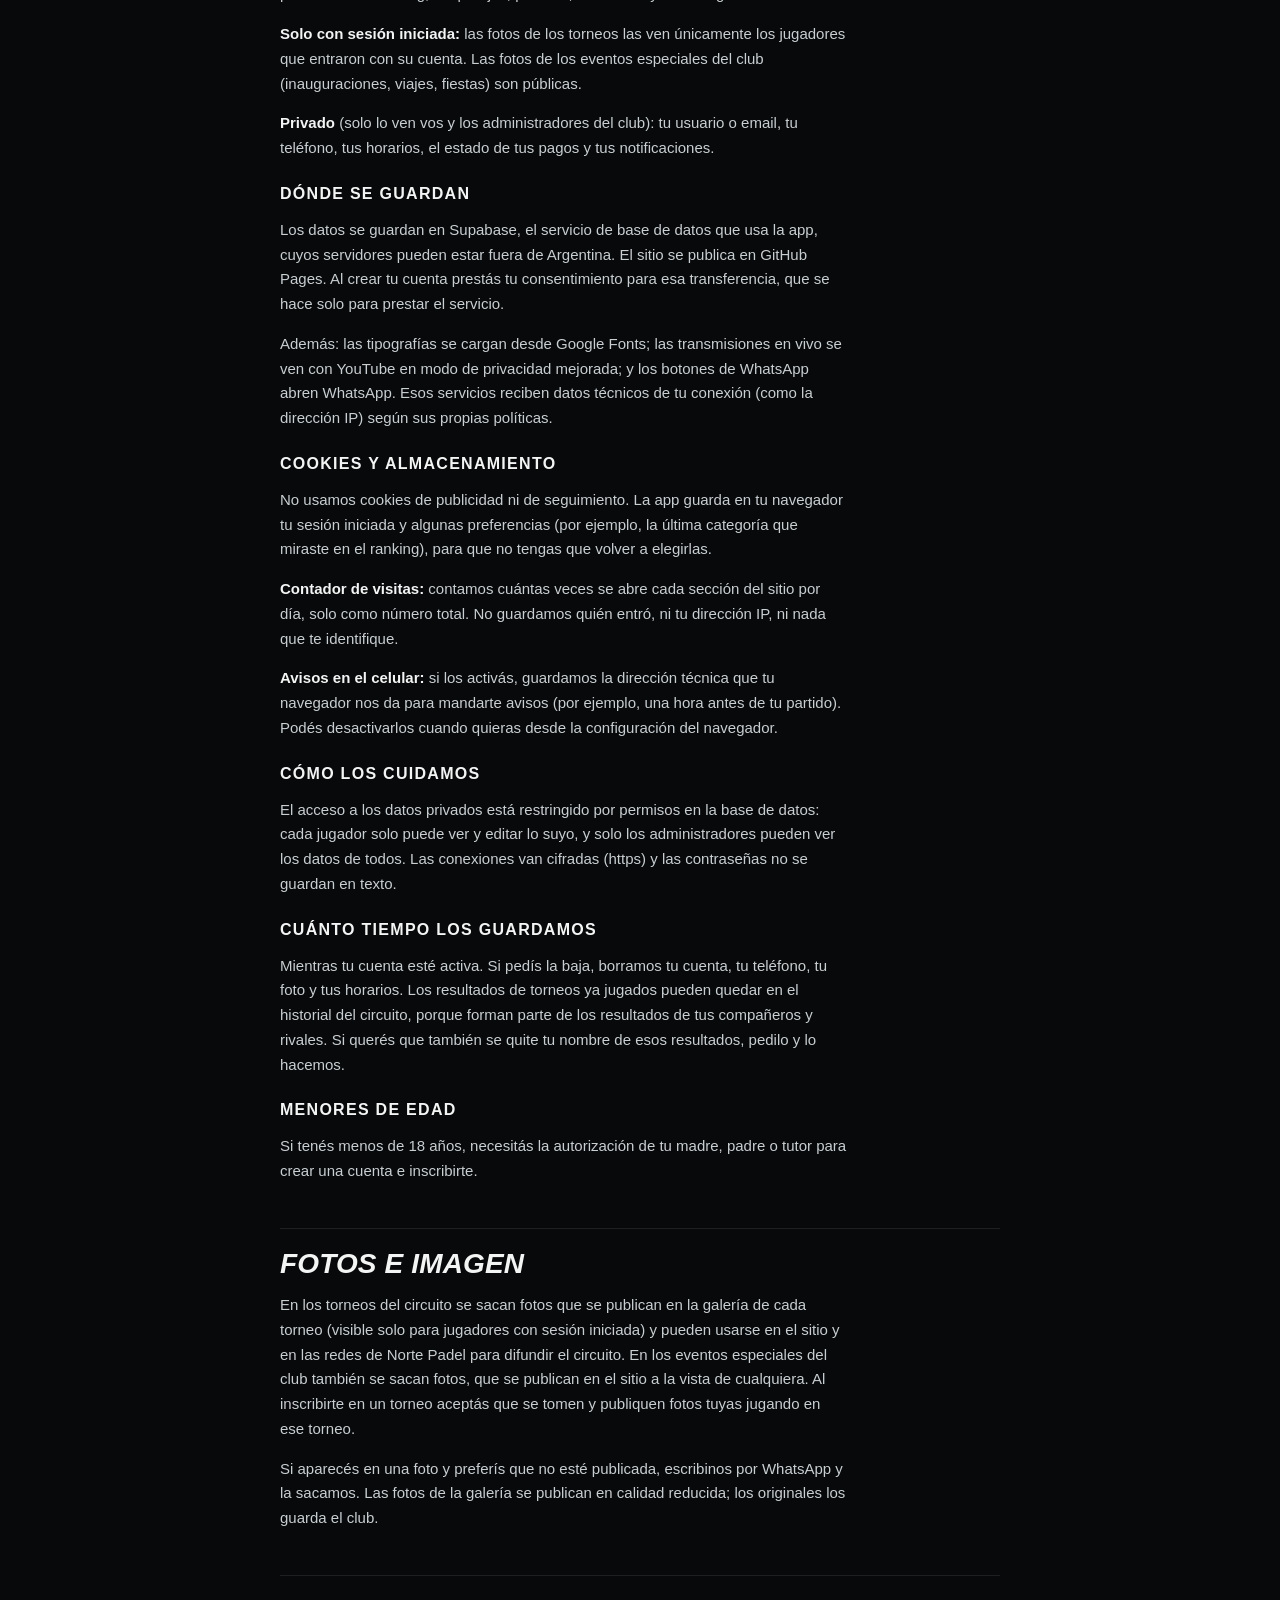
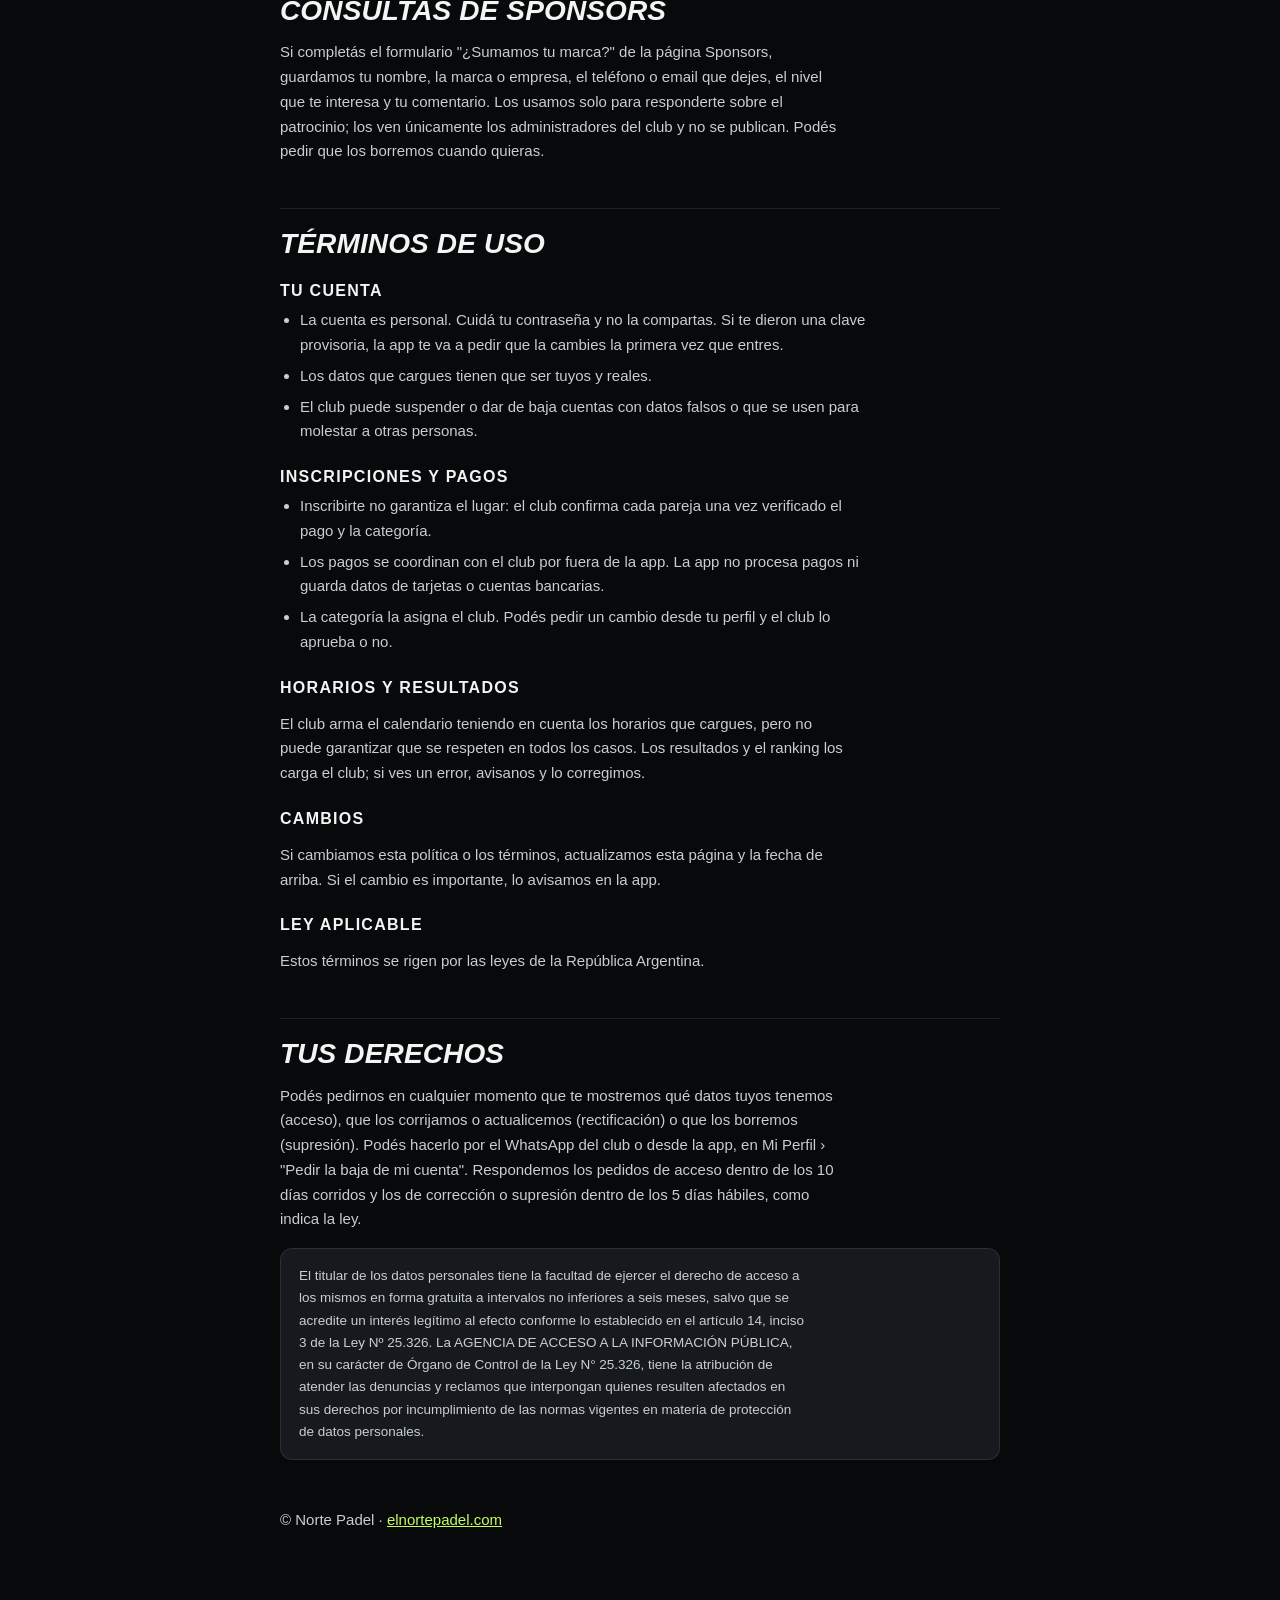
==== commit d64ac3ba: "25" ====
--- a/privacidad.html
+++ b/privacidad.html
@@ -45,7 +45,7 @@
 
   <p class="perfil-eyebrow">Norte Padel · Circuito de pádel</p>
   <h1>Privacidad y términos</h1>
-  <p>Última actualización: 25 de septiembre de 2026.</p>
+  <p>Última actualización: 4 de octubre de 2026.</p>
   <ul class="legal-indice">
     <li><a href="#privacidad">Política de privacidad</a></li>
     <li><a href="#imagenes">Fotos e imagen</a></li>
@@ -93,6 +93,8 @@
 
   <h3>Cookies y almacenamiento</h3>
   <p>No usamos cookies de publicidad ni de seguimiento. La app guarda en tu navegador tu sesión iniciada y algunas preferencias (por ejemplo, la última categoría que miraste en el ranking), para que no tengas que volver a elegirlas.</p>
+  <p><strong>Contador de visitas:</strong> contamos cuántas veces se abre cada sección del sitio por día, solo como número total. No guardamos quién entró, ni tu dirección IP, ni nada que te identifique.</p>
+  <p><strong>Avisos en el celular:</strong> si los activás, guardamos la dirección técnica que tu navegador nos da para mandarte avisos (por ejemplo, una hora antes de tu partido). Podés desactivarlos cuando quieras desde la configuración del navegador.</p>
 
   <h3>Cómo los cuidamos</h3>
   <p>El acceso a los datos privados está restringido por permisos en la base de datos: cada jugador solo puede ver y editar lo suyo, y solo los administradores pueden ver los datos de todos. Las conexiones van cifradas (https) y las contraseñas no se guardan en texto.</p>
--- a/style.css
+++ b/style.css
@@ -1455,6 +1455,8 @@
 /* Listado de auspiciantes en Administración: el botón de borrar va debajo
    del logo, nunca adentro del <a> (que ya es clickeable y abre su link). */
 .sponsor-admin-item { display: flex; flex-direction: column; align-items: center; gap: 6px; flex-shrink: 0; }
+.sponsor-hasta { display: flex; align-items: center; gap: 6px; margin: 0; font-size: 12px; }
+.sponsor-hasta input { width: auto; padding: 4px 6px; font-size: 12px; }
 .sponsor-caption { display: block; margin-top: 4px; font-size: 11px; font-weight: 600; color: var(--muted); text-align: center; }
 .sponsor-label {
   font-family: var(--font-display);
@@ -2001,6 +2003,11 @@
 .sp-n3 .sp-precio { font-size: 32px; color: #d5dade; }
 .sp-n3 ul { font-size: 14px; color: var(--muted); }
 
+.sp-nmanga { background: var(--bg-elev); border: 1px solid var(--border); padding: 18px 16px; }
+.sp-nmanga .sp-kicker { color: var(--muted); font-size: 12px; }
+.sp-nmanga h3 { font-size: 21px; font-weight: 700; color: #d5dade; }
+.sp-nmanga ul { font-size: 13.5px; color: var(--muted); }
+
 .sp-n4 { background: transparent; border: 1px dashed var(--border); padding: 16px; }
 .sp-n4 .sp-kicker { color: var(--muted); font-size: 12px; }
 .sp-n4 h3 { font-size: 19px; font-weight: 600; color: #c9cfd3; }
@@ -2039,8 +2046,9 @@
   .sp-n1 { grid-column: 1 / -1; }
   .sp-n2 { grid-column: 2 / 12; }
   .sp-n1 ul, .sp-n2 ul { grid-template-columns: 1fr 1fr; column-gap: 32px; }
-  .sp-n3 { grid-column: 2 / 8; }
-  .sp-n4 { grid-column: 8 / 12; align-self: start; }
+  .sp-n3 { grid-column: 2 / 12; }
+  .sp-nmanga { grid-column: 2 / 7; align-self: start; }
+  .sp-n4 { grid-column: 7 / 12; align-self: start; }
   .sp-sumate { grid-template-columns: minmax(0, 1fr) minmax(0, 1.2fr); padding: 34px; gap: 40px; }
 }
 @media (min-width: 960px) {
@@ -2053,6 +2061,9 @@
   .sp-n2 h3 { font-size: 38px; }
   .sp-n2 .sp-precio { font-size: 54px; }
   .sp-sumate h2 { font-size: 52px; }
+  .sp-n3 { grid-column: 2 / 6; }
+  .sp-nmanga { grid-column: 6 / 9; }
+  .sp-n4 { grid-column: 9 / 12; }
 }
 @media (prefers-reduced-motion: reduce) { #view-sponsors * { scroll-behavior: auto; } }
 
@@ -2093,3 +2104,78 @@
 
 /* Sponsor Frente: logo más grande en el listado de partners */
 .sponsor-strip .sponsor-frente img { height: 56px; max-width: 190px; }
+
+/* Página Sponsors: "Nos acompañan" y posiciones ocupadas en la remera */
+.sp-acompanan { margin: 0 0 34px; }
+.sp-acompanan > h3 { font-size: 26px; font-style: italic; color: var(--text); letter-spacing: .01em; margin: 0 0 14px; }
+.sp-acompanan .sponsor-strip { flex-wrap: wrap; justify-content: center; overflow: visible; margin-bottom: 12px; }
+.sp-acompanan .sp-acomp-0 img { height: 84px; max-width: 280px; }
+.sp-acompanan .sp-acomp-1 img { height: 66px; max-width: 230px; }
+.sp-acompanan .sp-acomp-2 img, .sp-acompanan .sp-acomp-3 img { height: 48px; max-width: 170px; }
+.sp-remera { position: relative; }
+.sp-ocupado {
+  position: absolute; transform: translate(-50%, -50%);
+  width: 22px; height: 22px; border-radius: 50%; display: grid; place-items: center;
+  background: var(--accent); color: var(--accent-ink); font-weight: 800; font-size: 13px;
+  box-shadow: 0 0 0 3px rgba(7,9,11,.55);
+}
+.sp-ocupadas { margin: 8px 0 0; font-size: 13.5px; color: var(--accent-bright); }
+
+/* En vivo: sponsors de la transmisión, debajo del video */
+.sp-envivo { margin: 0 0 28px; }
+.sp-envivo .sponsor-strip { justify-content: center; flex-wrap: wrap; overflow: visible; gap: 14px; }
+.sp-envivo .sponsor-frente img { height: 48px; }
+.sp-envivo .sponsor-principal img { height: 68px; max-width: 240px; }
+/* Patrocinador General más grande en Inicio (en el resto queda la franja fina) */
+.app-body:has(#view-inicio.active) .sp-presentado { padding: 18px 20px; gap: 10px 22px; border-color: rgba(var(--accent-rgb),.4); }
+.app-body:has(#view-inicio.active) .sp-presentado-texto { font-size: 24px; }
+.app-body:has(#view-inicio.active) .sp-presentado img { height: 56px; max-width: 240px; }
+@media (min-width: 960px) {
+  .app-body:has(#view-inicio.active) .sp-presentado-texto { font-size: 30px; }
+  .app-body:has(#view-inicio.active) .sp-presentado img { height: 72px; max-width: 300px; }
+}
+
+/* ============================================================
+   PERFIL COMPLETO: posición, acciones, gráficos (SVG) y últimos partidos
+   ============================================================ */
+.pj-posicion { margin: 6px 0 0; font-family: var(--font-display); font-weight: 700; font-size: 17px; letter-spacing: .04em; color: var(--accent-bright); }
+.pj-posicion:empty { display: none; }
+.pj-acciones { display: flex; flex-wrap: wrap; gap: 8px; margin-top: 16px; }
+.pj-acciones button { width: auto; margin: 0; flex: 1 1 160px; }
+.pj-meter { margin-top: 14px; }
+.pj-meter-barra { height: 10px; border-radius: 999px; background: rgba(255,255,255,.08); overflow: hidden; }
+.pj-meter-barra span { display: block; height: 100%; border-radius: 999px; background: var(--accent); }
+.pj-meter .match-meta { margin: 6px 0 0; }
+.pj-grafico { width: 100%; height: auto; display: block; overflow: visible; }
+.pj-grafico .eje { stroke: var(--border); stroke-width: 1; }
+.pj-grafico .eje-txt { fill: var(--muted); font-size: 12px; font-family: var(--font-body); }
+.pj-grafico .valor { fill: var(--text); font-size: 13px; font-weight: 700; font-family: var(--font-display); letter-spacing: .03em; }
+.pj-grafico .linea { fill: none; stroke: var(--accent); stroke-width: 2.5; stroke-linejoin: round; stroke-linecap: round; }
+.pj-grafico .area { fill: rgba(var(--accent-rgb), .12); }
+.pj-grafico .punto { fill: var(--card); stroke: var(--accent); stroke-width: 2; }
+.pj-grafico .punto.ultimo { fill: var(--accent); }
+.pj-grafico .barra { fill: rgba(var(--accent-rgb), .55); }
+.pj-grafico .barra.campeon, .pj-grafico g:hover .barra, .pj-grafico rect.barra:hover { fill: var(--accent); }
+.pj-racha { display: flex; flex-wrap: wrap; gap: 6px; margin-bottom: 12px; }
+.pj-racha:empty { display: none; }
+.pj-chip { display: inline-grid; place-items: center; width: 26px; height: 26px; border-radius: 6px; font-family: var(--font-display); font-weight: 800; font-size: 14px; flex: none; }
+.pj-chip.g { background: var(--accent); color: var(--accent-ink); }
+.pj-chip.p { background: rgba(255,255,255,.08); color: var(--muted); border: 1px solid var(--border); }
+.pj-partido { display: grid; grid-template-columns: auto 1fr auto; gap: 10px; align-items: center; padding: 10px 0; border-top: 1px solid var(--border); }
+.pj-partido .match-meta { margin: 2px 0 0; }
+.pj-sets { font-family: var(--font-display); font-weight: 700; font-size: 16px; white-space: nowrap; font-variant-numeric: tabular-nums; }
+.pj-companero { display: flex; justify-content: space-between; gap: 12px; flex-wrap: wrap; padding: 10px 0; border-top: 1px solid var(--border); }
+.pj-companero:first-child, .pj-partido:first-child { border-top: none; }
+
+/* Gestión › Panel: visitas */
+.adm-visitas-total { margin: 0 0 10px; color: var(--muted); }
+.adm-visitas-total strong { font-family: var(--font-display); font-size: 34px; color: var(--accent-bright); margin-right: 4px; }
+.adm-visitas-secciones { list-style: none; padding: 0; margin: 12px 0; display: grid; gap: 4px; }
+.adm-visitas-secciones li { display: flex; justify-content: space-between; padding: 6px 0; border-bottom: 1px solid var(--border); font-size: 14px; }
+
+/* "Descargar app" en el encabezado */
+header.topbar button.btn-instalar-app { background: var(--accent); color: var(--accent-ink); border-color: var(--accent); font-weight: 800; }
+header.topbar button.btn-instalar-app:hover { background: var(--accent-bright); }
+.btn-instalar-app .txt-corto { display: none; }
+@media (max-width: 480px) { .btn-instalar-app .txt-largo { display: none; } .btn-instalar-app .txt-corto { display: inline; } }
+.instalar-pasos { margin: 12px 0 0; padding-left: 22px; display: grid; gap: 10px; line-height: 1.45; }
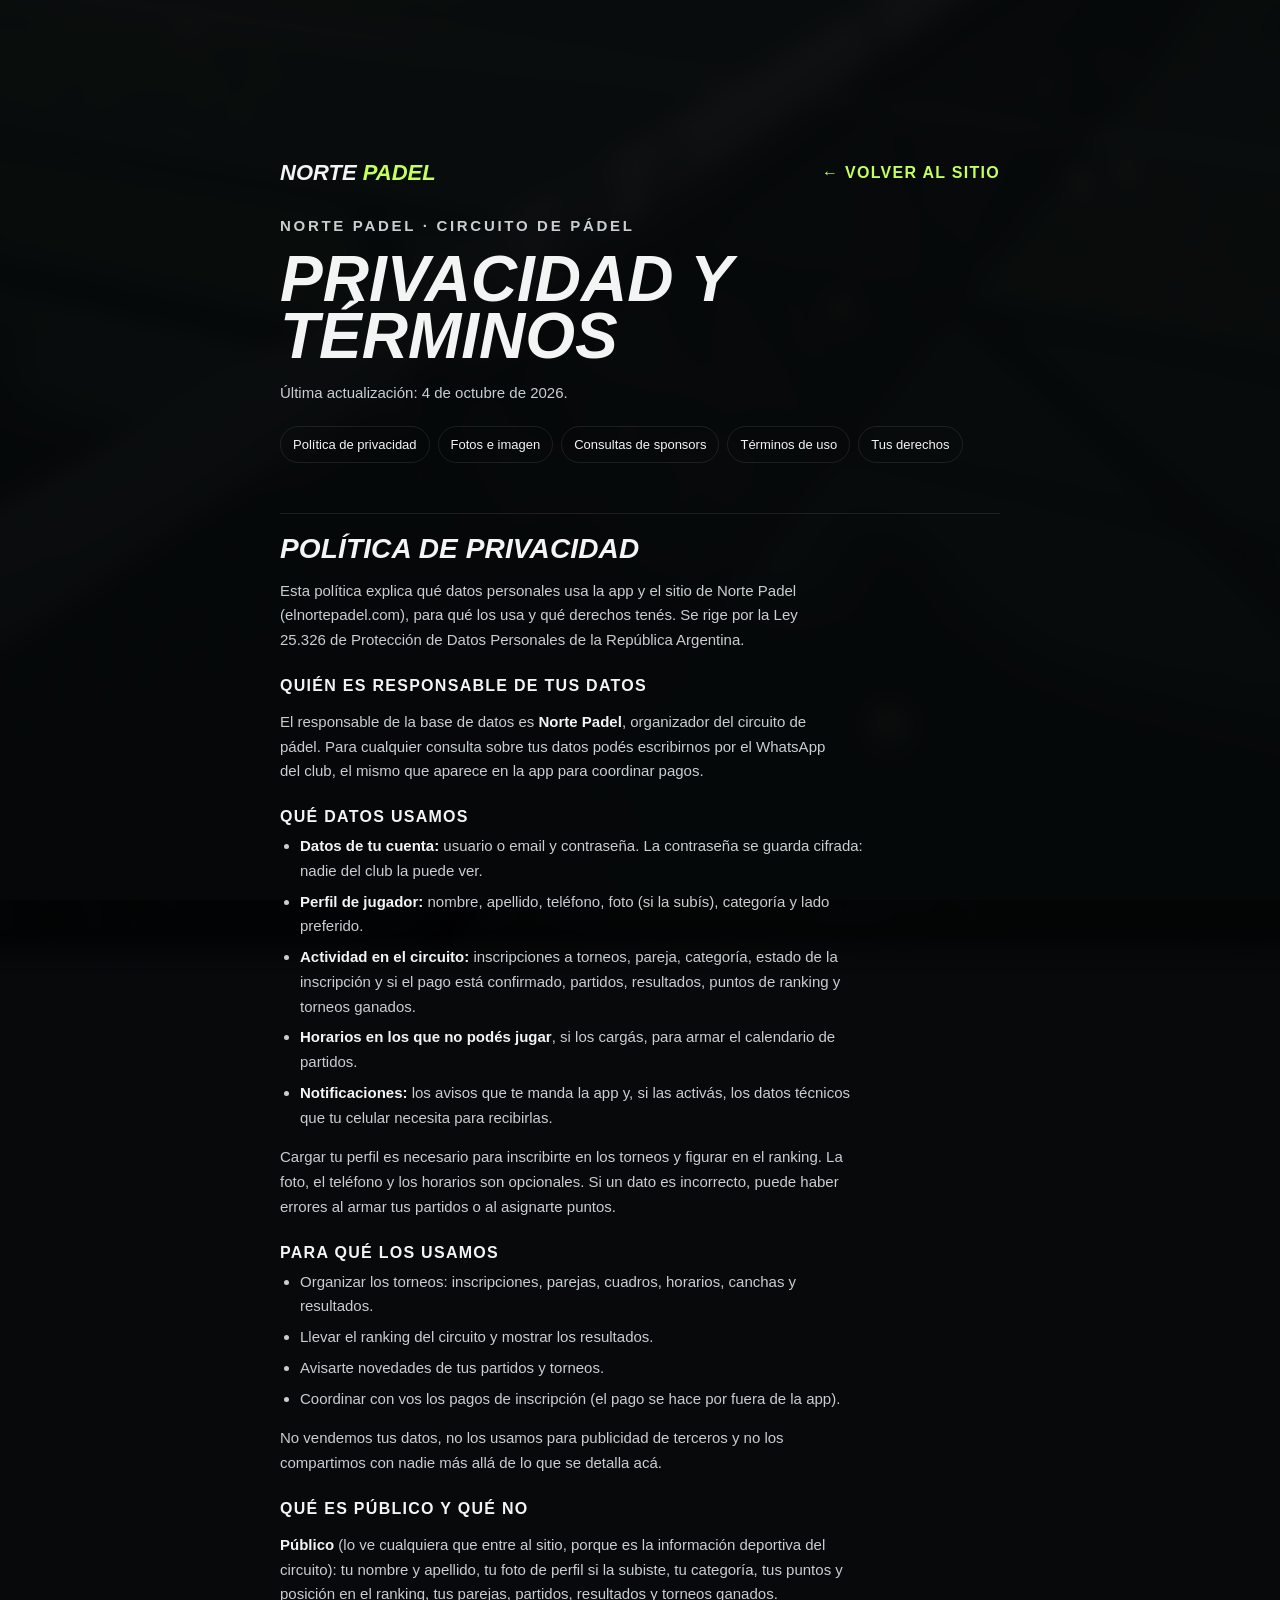
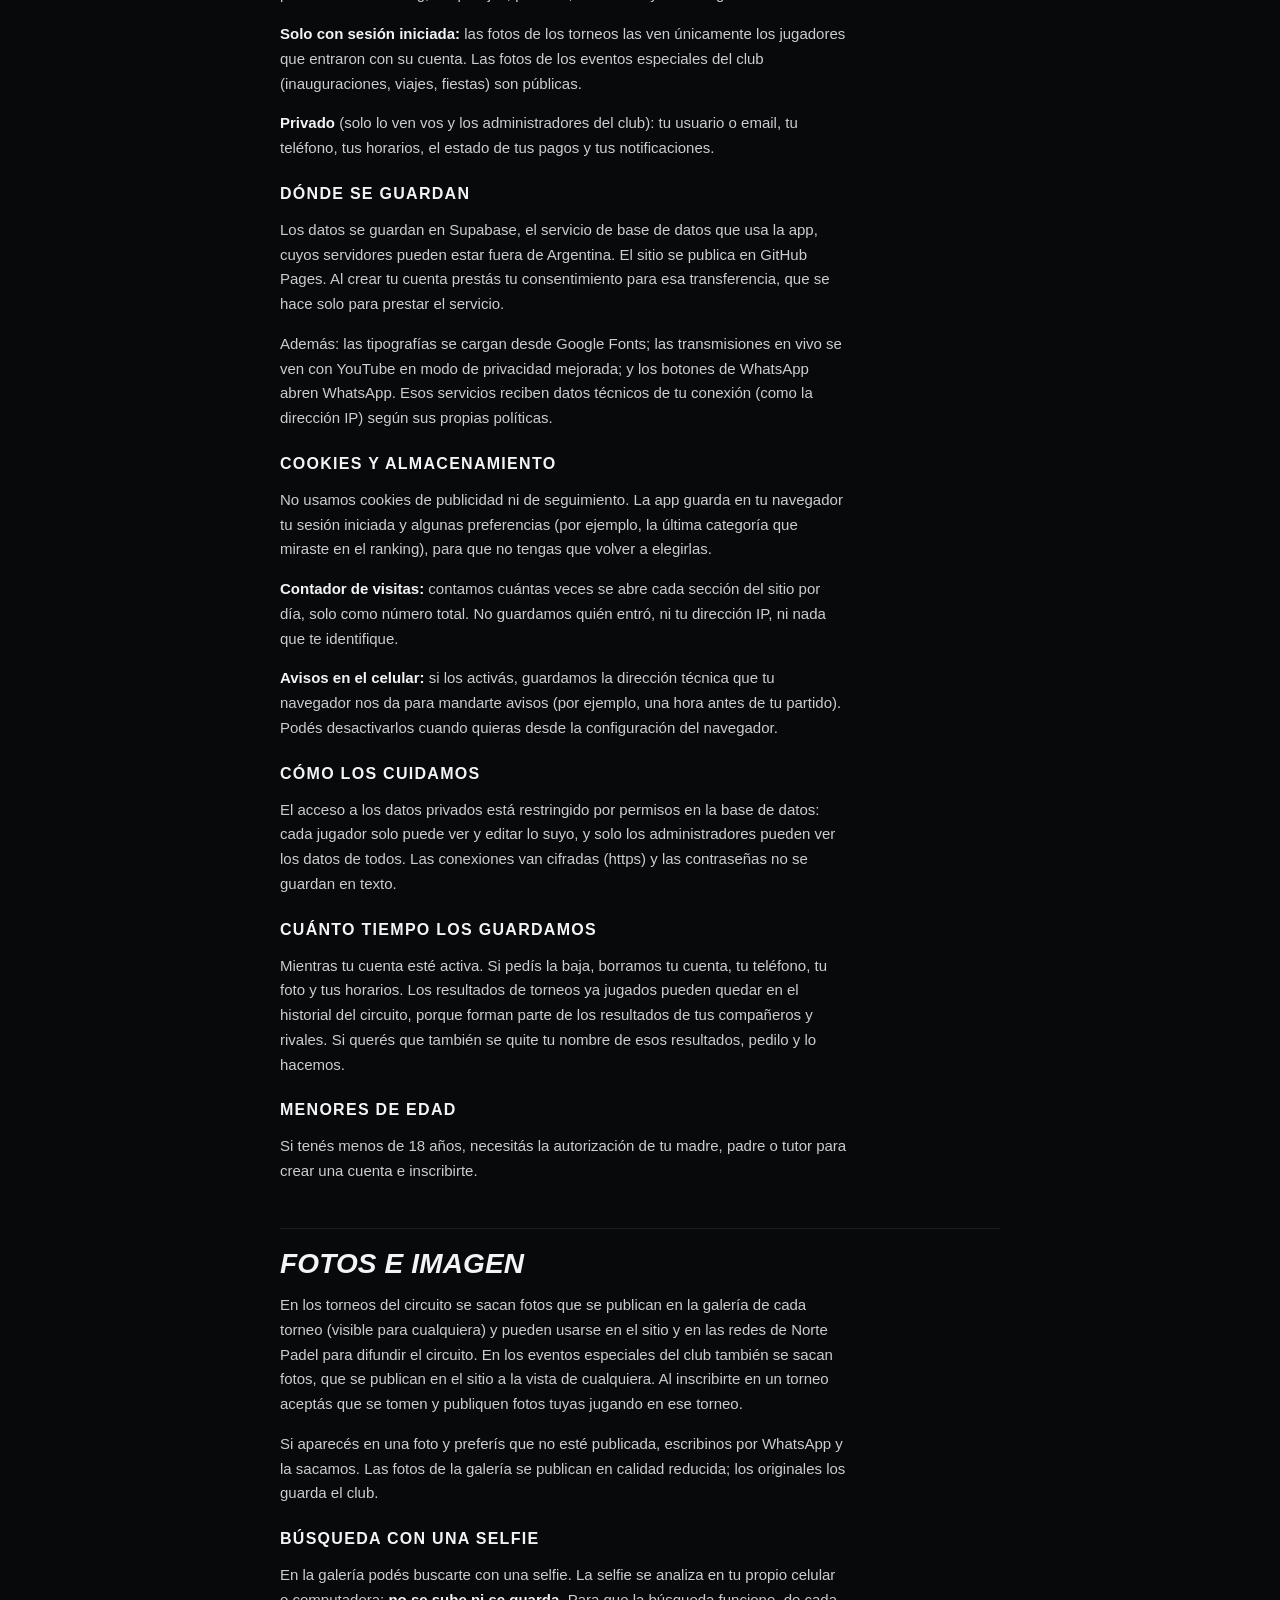
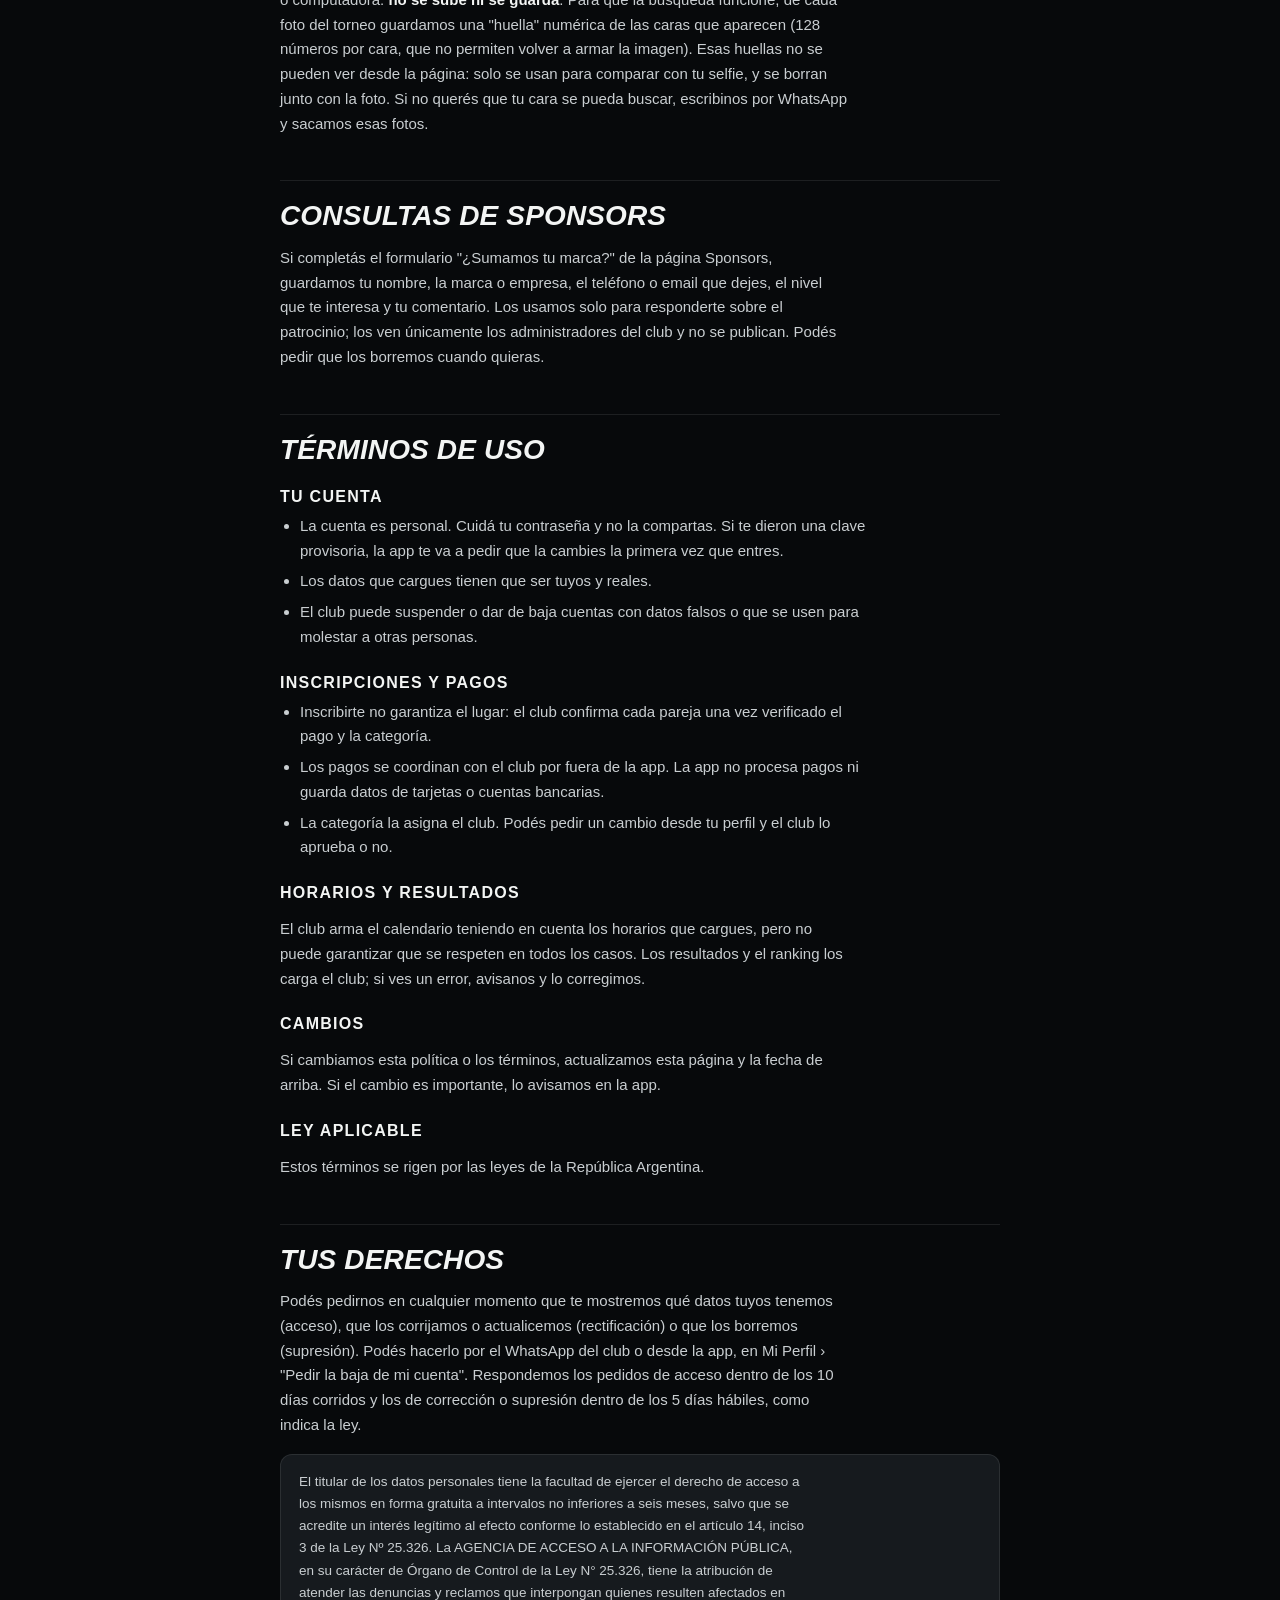
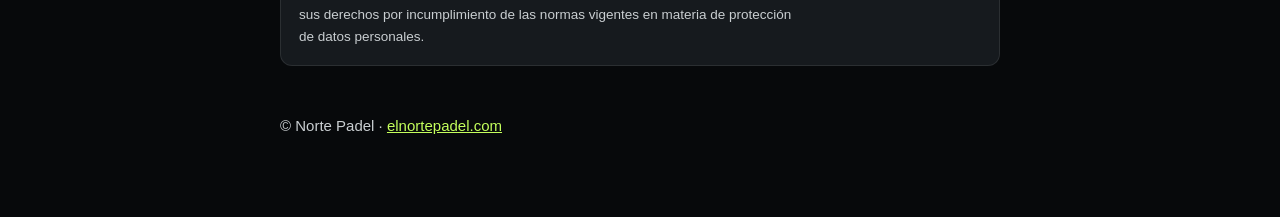
==== commit e6b36947: "1210" ====
--- a/privacidad.html
+++ b/privacidad.html
@@ -107,8 +107,10 @@
 
   <!-- ==================== IMAGEN ==================== -->
   <h2 id="imagenes">Fotos e imagen</h2>
-  <p>En los torneos del circuito se sacan fotos que se publican en la galería de cada torneo (visible solo para jugadores con sesión iniciada) y pueden usarse en el sitio y en las redes de Norte Padel para difundir el circuito. En los eventos especiales del club también se sacan fotos, que se publican en el sitio a la vista de cualquiera. Al inscribirte en un torneo aceptás que se tomen y publiquen fotos tuyas jugando en ese torneo.</p>
+  <p>En los torneos del circuito se sacan fotos que se publican en la galería de cada torneo (visible para cualquiera) y pueden usarse en el sitio y en las redes de Norte Padel para difundir el circuito. En los eventos especiales del club también se sacan fotos, que se publican en el sitio a la vista de cualquiera. Al inscribirte en un torneo aceptás que se tomen y publiquen fotos tuyas jugando en ese torneo.</p>
   <p>Si aparecés en una foto y preferís que no esté publicada, escribinos por WhatsApp y la sacamos. Las fotos de la galería se publican en calidad reducida; los originales los guarda el club.</p>
+  <h3 id="selfie">Búsqueda con una selfie</h3>
+  <p>En la galería podés buscarte con una selfie. La selfie se analiza en tu propio celular o computadora: <strong>no se sube ni se guarda</strong>. Para que la búsqueda funcione, de cada foto del torneo guardamos una "huella" numérica de las caras que aparecen (128 números por cara, que no permiten volver a armar la imagen). Esas huellas no se pueden ver desde la página: solo se usan para comparar con tu selfie, y se borran junto con la foto. Si no querés que tu cara se pueda buscar, escribinos por WhatsApp y sacamos esas fotos.</p>
 
   <!-- ==================== TÉRMINOS ==================== -->
   <h2 id="sponsors">Consultas de sponsors</h2>
--- a/style.css
+++ b/style.css
@@ -1397,7 +1397,7 @@
 .mi-insc-cat:first-child { border-top: none; }
 .mi-insc-cat small { flex-basis: 100%; color: var(--muted); }
 #miInscBtnOtraCategoria { margin-top: 12px; }
-#fotoGrandePedir { width: auto; margin: 0; background: var(--accent); color: var(--accent-ink); text-transform: none; letter-spacing: 0; }
+#fotoGrandePedir, #fotoGrandeOriginal { width: auto; margin: 0; background: var(--accent); color: var(--accent-ink); text-transform: none; letter-spacing: 0; }
 .fotogrande-acciones > * { white-space: nowrap; }
 #fotoGrandeAnterior { left: max(12px, 2vw); }
 #fotoGrandeSiguiente { right: max(12px, 2vw); }
@@ -1574,8 +1574,8 @@
 .pagina-head h2 .live-dot { width: 12px; height: 12px; margin: 0; }
 /* el punto que late solo aparece si de verdad hay transmisión o partidos
    jugándose (si no, "En vivo" con un punto encendido promete algo que no hay) */
-#view-en-vivo .pagina-head .live-dot { display: none; }
-#view-en-vivo:has(#enVivoVideoWrap[style*="block"], #enVivoJugandoWrap[style*="block"]) .pagina-head .live-dot { display: inline-block; }
+#view-en-vivo .ev-titulo .live-dot { display: none; }
+#view-en-vivo.ev-activo .ev-titulo .live-dot { display: inline-block; }
 @media (min-width: 960px) { .pagina-head h2 { font-size: 68px; } }
 
 /* ============================================================
@@ -2179,3 +2179,449 @@
 .btn-instalar-app .txt-corto { display: none; }
 @media (max-width: 480px) { .btn-instalar-app .txt-largo { display: none; } .btn-instalar-app .txt-corto { display: inline; } }
 .instalar-pasos { margin: 12px 0 0; padding-left: 22px; display: grid; gap: 10px; line-height: 1.45; }
+
+/* Inscripciones: buscador, grupos por categoría y horarios al anotar a mano */
+.buscar-inscripto { margin: 4px 0 8px; }
+.buscar-sin-resultado { margin: 0 0 10px; }
+[data-buscar][hidden], .insc-grupo[hidden] { display: none !important; }
+.insc-grupo { margin-bottom: 14px; }
+.insc-grupo-titulo {
+  display: flex; justify-content: space-between; align-items: baseline; gap: 10px; flex-wrap: wrap;
+  margin: 14px 0 4px; padding: 6px 0; border-bottom: 2px solid rgba(var(--accent-rgb), .35);
+  font-family: var(--font-display); font-size: 19px; font-style: italic; text-transform: uppercase; color: var(--text);
+}
+.insc-grupo-titulo span { font-family: var(--font-body); font-style: normal; text-transform: none; font-size: 13px; font-weight: 600; color: var(--muted); }
+.insc-manual-disp { margin: 10px 0 4px; border: 1px solid var(--border); border-radius: var(--radius-sm); padding: 0 12px; }
+.insc-manual-disp[open] { padding-bottom: 12px; }
+.insc-manual-disp summary { cursor: pointer; padding: 10px 0; font-weight: 600; font-size: 14px; }
+.insc-manual-nombre { margin: 10px 0 4px; font-weight: 700; font-size: 14px; }
+.insc-grupo .pareja-row > span > .badge:not(.solid):not(.orange):not(.danger) { display: none; } /* la categoría ya está en el título del grupo */
+
+/* Horarios: carga rápida jueves a domingo */
+.disp-ayuda { margin: 4px 0 10px; }
+.disp-rapida { display: grid; gap: 10px; }
+.disp-dia { display: grid; gap: 6px; }
+.disp-dia-nombre { font-family: var(--font-display); font-weight: 700; text-transform: uppercase; letter-spacing: .06em; font-size: 15px; }
+.disp-opciones { display: grid; grid-template-columns: repeat(5, 1fr); gap: 5px; }
+.disp-opciones .pill { margin: 0; padding: 8px 4px; font-size: 12.5px; line-height: 1.15; white-space: normal; text-align: center; min-height: 44px; border-radius: var(--radius-sm); }
+.disp-opciones .pill[data-desde="23:59"].active { background: rgba(255,92,108,.16); border-color: var(--danger); color: var(--danger); }
+.disp-otros { margin-top: 12px; }
+.disp-otros summary { cursor: pointer; font-size: 13.5px; color: var(--muted); padding: 6px 0; }
+@media (min-width: 700px) { .disp-dia { grid-template-columns: 110px 1fr; align-items: center; } }
+
+/* Inicio · Horarios por categoría */
+.horario-dia { font-family: var(--font-display); font-size: 1.05rem; text-transform: uppercase; letter-spacing: .04em; color: var(--accent-bright); margin: 14px 0 8px; padding-bottom: 6px; border-bottom: 1px solid rgba(var(--accent-rgb), .35); }
+.horario-fila { display: grid; grid-template-columns: 64px 1fr; gap: 12px; align-items: center; padding: 10px 12px; margin-bottom: 8px; background: var(--card); border: 1px solid var(--border); border-radius: var(--radius); }
+.horario-fila.en-vivo-ahora { border-color: var(--accent-2); }
+.horario-hora { font-family: var(--font-display); font-style: italic; font-weight: 800; font-size: 1.5rem; color: var(--accent-bright); font-variant-numeric: tabular-nums; }
+.horario-info { min-width: 0; font-weight: 600; }
+.horario-info em { color: var(--accent-bright); font-style: italic; font-weight: 800; margin-right: 6px; }
+.horario-cabeza { display: flex; flex-wrap: wrap; align-items: center; gap: 8px; margin-bottom: 4px; font-size: .78rem; color: var(--muted); text-transform: uppercase; letter-spacing: .04em; font-weight: 700; }
+.horario-zona { background: var(--accent); color: var(--accent-ink); border-radius: 999px; padding: 2px 9px; }
+
+/* Planilla con filtro de categoría: los partidos de otras categorías se ven (cancha ocupada) pero apagados */
+.calendario-partido.otra-cat { opacity: .35; filter: grayscale(.7); }
+.calendario-partido.otra-cat:hover, .calendario-partido.otra-cat:focus-visible { opacity: 1; filter: none; }
+
+/* Llave: rondas todavía no armadas (casilleros "Ganador Z1 vs Perdedor Z7") */
+.llave-partido.llave-proyectada { border-style: dashed; opacity: .7; cursor: default; }
+.llave-partido.llave-proyectada .llave-pareja { font-style: italic; }
+/* Gestión → Llave: intercambiar una pareja con otra de la misma ronda */
+.llave-intercambiar { flex: none; width: 28px; height: 28px; padding: 0; border-radius: 999px; border: 1px solid var(--border); background: var(--bg-elev); color: var(--accent-bright); font-size: 15px; line-height: 1; cursor: pointer; }
+.llave-intercambiar:hover, .llave-intercambiar:focus-visible { background: var(--accent); color: var(--accent-ink); }
+.dlg-intercambio { max-width: 420px; width: calc(100% - 32px); background: var(--card); color: var(--text); border: 1px solid var(--border); border-radius: var(--radius-lg); padding: 20px; }
+.dlg-intercambio::backdrop { background: rgba(0,0,0,.6); }
+.dlg-intercambio select { width: 100%; }
+.dlg-intercambio .match-actions button { flex: 1; margin: 0; }
+
+/* Gestión → Editar cuadro */
+.dlg-cuadro { max-width: 640px; max-height: 90vh; overflow-y: auto; }
+.cuadro-fase { border: 1px solid var(--border); border-radius: var(--radius); padding: 10px 12px 12px; margin: 0 0 12px; }
+.cuadro-fase legend { display: flex; align-items: center; gap: 10px; font-family: var(--font-display); font-weight: 800; text-transform: uppercase; color: var(--accent-bright); padding: 0 6px; }
+.cuadro-cruce { display: grid; grid-template-columns: 34px 1fr auto 1fr 32px; gap: 6px; align-items: center; margin-bottom: 6px; }
+.cuadro-cruce select { width: 100%; min-width: 0; margin: 0; }
+.cuadro-slot { font-family: var(--font-display); font-weight: 800; color: var(--muted); }
+.cuadro-vs { font-style: italic; font-weight: 800; color: var(--accent-bright); }
+.cuadro-quitar { background: none; border: 1px solid var(--border); color: var(--muted); border-radius: var(--radius-sm); min-height: 30px; padding: 0 8px; cursor: pointer; font-size: 12px; }
+.cuadro-quitar:hover, .cuadro-quitar:focus-visible { color: var(--danger); border-color: var(--danger); }
+.cuadro-error { color: var(--danger); font-weight: 700; min-height: 1em; margin: 6px 0; }
+.dlg-cuadro-pie { flex-wrap: wrap; }
+@media (max-width: 560px) {
+  .cuadro-cruce { grid-template-columns: 34px 1fr 32px; }
+  .cuadro-cruce .cuadro-vs { display: none; }
+  .cuadro-cruce select[data-l="1"] { grid-column: 2; }
+}
+
+/* Planilla: cabecera (predio + cancha) fija arriba y horas fijas a la izquierda al scrollear */
+.calendario-grid-scroll { overflow: auto; max-height: 78vh; overscroll-behavior: contain; }
+.calendario-grid-cabecera { position: sticky; top: 0; z-index: 3; border-top: 3px solid var(--predio, var(--border)); box-shadow: 0 4px 10px rgba(0,0,0,.45); }
+.calendario-grid-cabecera .calendario-grid-predio { font-size: 10px; color: var(--predio, var(--muted)); font-weight: 800; }
+.calendario-grid-cabecera.predio-0 { --predio: var(--accent-bright); }
+.calendario-grid-cabecera.predio-1 { --predio: var(--accent-2); }
+.calendario-grid-cabecera.predio-2 { --predio: #6FB7FF; }
+.calendario-grid-cabecera.predio-3 { --predio: var(--accent-3); }
+.calendario-grid-esquina { position: sticky; top: 0; left: 0; z-index: 4; background: var(--card); }
+.calendario-grid .calendario-hora { position: sticky; left: 0; z-index: 2; background: var(--card); display: flex; align-items: center; }
+
+/* Planilla: "tocar para mover" */
+.calendario-compacta { cursor: pointer; }
+.calendario-compacta:focus-visible { outline: 2px solid var(--text); outline-offset: 2px; }
+.calendario-compacta.seleccionado { outline: 3px solid var(--accent-bright); outline-offset: 2px; opacity: 1; filter: none; box-shadow: 0 0 0 6px rgba(var(--accent-rgb), .25); }
+.planilla-seleccion { position: sticky; top: 8px; z-index: 6; display: flex; flex-wrap: wrap; align-items: center; justify-content: space-between; gap: 8px 12px; margin-bottom: 10px; padding: 10px 14px; border-radius: var(--radius); background: var(--accent); color: var(--accent-ink); font-weight: 600; }
+.planilla-seleccion b { font-weight: 800; }
+.planilla-seleccion-acciones { display: flex; gap: 8px; }
+.planilla-seleccion .secondary { background: rgba(0,0,0,.12); color: var(--accent-ink); border-color: rgba(0,0,0,.25); }
+.planilla-moviendo .calendario-vacia { cursor: pointer; }
+.planilla-moviendo .calendario-vacia:hover, .planilla-moviendo .calendario-vacia:focus-visible { background: rgba(var(--accent-rgb), .22); outline: 2px dashed var(--accent-bright); outline-offset: -2px; }
+
+/* Remera (página Sponsors y remera de muestra en Gestión): dibujo con los lugares encima */
+.remera-par { display: grid; grid-template-columns: repeat(2, minmax(0, 1fr)); gap: 16px; max-width: 760px; margin: 0 auto; }
+.remera-lado { margin: 0; text-align: center; }
+.remera-lado figcaption { font-family: var(--font-display); font-weight: 800; text-transform: uppercase; letter-spacing: .06em; color: var(--muted); margin-top: 6px; }
+.remera-lienzo { position: relative; aspect-ratio: 100 / 110; touch-action: none; }
+.remera-lienzo svg { position: absolute; inset: 0; width: 100%; height: 100%; }
+.remera-negra .remera-lienzo path { fill: #17191c; stroke: #3a3f44; stroke-width: .6; }
+.remera-blanca .remera-lienzo path { fill: #f4f5f2; stroke: #c9ccc6; stroke-width: .6; }
+.remera-club { font-family: var(--font-display); font-weight: 800; font-style: italic; font-size: 7px; fill: var(--accent-bright); }
+.remera-blanca .remera-club { fill: #1f6f2b; }
+.remera-pos { position: absolute; transform: translate(-50%, -50%); aspect-ratio: 5 / 3; display: grid; place-items: center; border: 1.5px dashed rgba(var(--accent-rgb), .7); border-radius: 6px; background: rgba(var(--accent-rgb), .08); }
+.remera-pos.con-logo { border-color: transparent; background: none; }
+.remera-pos img { width: 100%; height: 100%; object-fit: contain; }
+.remera-num { font-family: var(--font-display); font-weight: 800; color: var(--accent-bright); font-size: clamp(11px, 2.4vw, 18px); }
+.remera-blanca .remera-num { color: #1f6f2b; }
+#remeraMuestra .remera-pos { cursor: grab; }
+#remeraMuestra .remera-pos.con-logo { border-color: rgba(255,255,255,.18); }
+#remeraMuestra .remera-pos:focus-visible { outline: 2px solid var(--text); outline-offset: 2px; }
+.remera-pos.seleccionada { border: 2px solid var(--accent-bright) !important; box-shadow: 0 0 0 4px rgba(var(--accent-rgb), .25); }
+.remera-pos.nueva { border: 2px solid var(--accent-bright) !important; background: rgba(var(--accent-rgb), .15); }
+.remera-editor-campos { display: flex; flex-wrap: wrap; align-items: end; gap: 10px 14px; margin: 12px 0; padding: 12px; border: 1px solid var(--border); border-radius: var(--radius); }
+.remera-editor-campos label { display: flex; flex-direction: column; gap: 4px; font-size: 13px; color: var(--muted); }
+.remera-editor-campos strong { width: 100%; color: var(--text); }
+#remeraSinUbicar:empty { display: none; }
+#remeraSinUbicar { color: var(--state-warn); }
+@media (max-width: 520px) { .remera-par { gap: 8px; } }
+
+/* Sponsors por importancia: Frente > Manga > Espalda/partners, a color y más grandes */
+.bloque-partners .sponsor-strip, .sp-franja .sponsor-strip, #dtSponsors { flex-wrap: wrap; justify-content: center; overflow: visible; gap: 14px; }
+.bloque-partners #sponsorsInline { display: grid; gap: 16px; }
+.bloque-partners .sponsor-strip img, .sp-franja .sponsor-strip img, #dtSponsors img { filter: none; opacity: 1; height: 52px; max-width: 180px; }
+.bloque-partners .sponsor-manga img, #dtSponsors .sponsor-manga img { height: 62px; max-width: 210px; }
+.bloque-partners .sponsor-frente img, #dtSponsors .sponsor-frente img, .sp-franja .sponsor-manga img { height: 74px; max-width: 250px; }
+#dtSponsors .sponsor-principal img, #dtSponsors .sponsor-general img { height: 84px; max-width: 280px; }
+.sp-franja { margin: 0 0 40px; text-align: center; }
+.sp-franja .sponsor-frente img { height: 88px; max-width: 300px; }
+.sp-franja .sponsor-general img { height: 96px; max-width: 320px; }
+@media (max-width: 600px) {
+  .sp-franja .sponsor-frente img, .bloque-partners .sponsor-frente img { height: 64px; max-width: 70vw; }
+}
+
+/* Planilla con nombres: la misma planilla a pantalla completa, con las parejas en cada cuadro */
+.sin-scroll { overflow: hidden; }
+#admPartidosLista.planilla-grande { position: fixed; inset: 0; z-index: 60; background: var(--bg); padding: 12px 16px; overflow: auto; display: flex !important; flex-direction: column; }
+.planilla-grande .calendario-grid-scroll { flex: 1; max-height: none; min-height: 0; }
+.planilla-grande-head { display: flex; align-items: center; justify-content: space-between; gap: 12px; margin-bottom: 8px; }
+.planilla-grande-head h3 { margin: 0; font-size: 20px; }
+.calendario-grid.compacta.grande { grid-template-columns: 58px repeat(var(--calendario-cols, 1), minmax(150px, 1fr)); gap: 3px; }
+.calendario-grid.grande .calendario-grid-cabecera { font-size: 12px; }
+.calendario-grid.grande .calendario-grid-predio { font-size: 12px; }
+.calendario-grid.grande .calendario-hora { font-size: 15px; font-weight: 800; justify-content: center; }
+.calendario-grid.grande .calendario-compacta { flex-direction: column; align-items: stretch; text-align: left; white-space: normal; gap: 1px; min-height: 64px; padding: 5px 7px; font-size: 11.5px; font-weight: 600; line-height: 1.25; }
+.calendario-grid.grande .calendario-compacta b { font-size: 12.5px; font-weight: 800; text-transform: uppercase; }
+.calendario-grid.grande .calendario-compacta span { overflow-wrap: anywhere; }
+.calendario-grid.grande .calendario-compacta span + span::before { content: "vs "; opacity: .75; }
+
+/* ============ EN VIVO: transmisión · en cancha · próximos · resultados ============ */
+.ev-head { display: flex; align-items: flex-end; justify-content: space-between; gap: 12px; flex-wrap: wrap; margin: 6px 0 18px; }
+.ev-titulo { margin: 0; font-size: 52px; font-style: italic; line-height: .9; text-transform: uppercase; display: flex; align-items: center; gap: 14px; }
+.ev-titulo .live-dot { width: 14px; height: 14px; margin: 0; }
+.ev-estado {
+  font-family: var(--font-display); font-weight: 800; font-size: 15px; letter-spacing: .12em; text-transform: uppercase;
+  padding: 7px 14px; border-radius: 999px; border: 1px solid var(--border); color: var(--muted); background: var(--bg-elev);
+}
+.ev-estado.on { background: var(--accent-2); border-color: var(--accent-2); color: #160C02; box-shadow: 0 0 0 0 rgba(var(--accent-2-rgb),.5); animation: ev-latido 2s infinite; }
+@keyframes ev-latido { 0%, 100% { box-shadow: 0 0 0 0 rgba(var(--accent-2-rgb),.45); } 50% { box-shadow: 0 0 0 8px rgba(var(--accent-2-rgb),0); } }
+
+.ev-atajos { display: grid; grid-template-columns: repeat(4, 1fr); gap: 8px; margin-bottom: 30px; }
+.ev-atajos button {
+  display: flex; align-items: center; gap: 10px; padding: 12px 14px; border-radius: var(--radius);
+  background: var(--card); border: 1px solid var(--border); color: var(--text); cursor: pointer; text-align: left;
+  font-family: var(--font-display); font-weight: 700; font-size: 15px; letter-spacing: .06em; text-transform: uppercase;
+  transition: border-color .15s, transform .15s;
+}
+.ev-atajos button:hover, .ev-atajos button:focus-visible { border-color: rgba(var(--accent-rgb),.6); transform: translateY(-1px); }
+.ev-atajo-num { font-size: 30px; font-style: italic; font-weight: 800; line-height: 1; color: var(--accent-bright); min-width: 1.1ch; font-variant-numeric: tabular-nums; }
+.ev-activo .ev-atajos button[data-ev-ir="evCancha"] .ev-atajo-num { color: var(--accent-2); }
+
+.ev-bloque { margin: 0 0 40px; scroll-margin-top: 140px; }
+.ev-bloque-head { display: flex; align-items: center; justify-content: space-between; gap: 12px; }
+.ev-bloque-titulo {
+  display: flex; align-items: center; gap: 10px; margin: 0 0 14px;
+  font-family: var(--font-display); font-size: 28px; font-style: italic; font-weight: 800; text-transform: uppercase; letter-spacing: .01em;
+}
+.ev-bloque-titulo::before { content: ""; width: 14px; height: 22px; background: var(--accent); transform: skewX(-18deg); flex: none; }
+.ev-bloque-titulo .live-dot { margin: 0; }
+.ev-vacio { color: var(--muted); margin: 0; padding: 18px; border: 1px dashed var(--border); border-radius: var(--radius); text-align: center; }
+.ev-sin-fecha { color: var(--muted); padding: 28px; border: 1px dashed var(--border); border-radius: var(--radius-lg); text-align: center; }
+
+/* Transmisión */
+.ev-tv { border-radius: var(--radius-lg); }
+.ev-activo .ev-tv .video-embed-16-9 { box-shadow: 0 0 0 1px rgba(var(--accent-rgb),.35), 0 20px 60px -20px rgba(var(--accent-rgb),.35); }
+.ev-tv-off {
+  min-height: 220px; border-radius: var(--radius-lg); border: 1px solid var(--border);
+  display: flex; flex-direction: column; align-items: center; justify-content: center; text-align: center; padding: 28px 20px; gap: 8px;
+  background:
+    radial-gradient(60% 80% at 50% 0%, rgba(var(--accent-rgb),.10), transparent 70%),
+    repeating-linear-gradient(-55deg, rgba(255,255,255,.025) 0 14px, transparent 14px 28px),
+    var(--bg-elev);
+}
+.ev-tv-off-kicker { margin: 0; font-family: var(--font-display); font-weight: 800; font-style: italic; text-transform: uppercase; font-size: clamp(34px, 6vw, 64px); line-height: .95; color: transparent; -webkit-text-stroke: 1.5px rgba(255,255,255,.35); }
+.ev-tv-off-texto { margin: 0; max-width: 46ch; color: var(--muted); }
+.ev-tv-off-prox { margin: 6px 0 0; font-family: var(--font-display); font-weight: 700; font-size: 18px; letter-spacing: .08em; text-transform: uppercase; color: var(--accent-bright); }
+#evTv .sp-envivo { margin: 16px 0 0; }
+
+/* Marcadores (en cancha y resultados) */
+.ev-marcadores, .ev-resultados { display: grid; grid-template-columns: repeat(auto-fill, minmax(300px, 1fr)); gap: 12px; }
+.ev-marcador {
+  background: linear-gradient(180deg, var(--card), var(--bg-elev)); border: 1px solid var(--border); border-radius: var(--radius);
+  overflow: hidden; cursor: pointer; transition: border-color .15s, transform .15s;
+}
+.ev-marcador:hover, .ev-marcador:focus-visible { border-color: rgba(var(--accent-rgb),.5); transform: translateY(-2px); }
+.ev-marcador.vivo { border-color: rgba(var(--accent-2-rgb),.55); box-shadow: 0 10px 30px -14px rgba(var(--accent-2-rgb),.6); }
+.ev-marcador-top { display: flex; align-items: center; gap: 8px; padding: 10px 14px; background: rgba(0,0,0,.45); border-bottom: 1px solid var(--border); }
+.ev-cancha { flex: 1; min-width: 0; font-family: var(--font-display); font-weight: 800; font-size: 18px; letter-spacing: .05em; text-transform: uppercase; color: var(--accent-bright); line-height: 1.1; }
+.ev-cancha small { display: block; font-size: 11.5px; letter-spacing: .1em; color: var(--muted); font-weight: 700; }
+.ev-marcador.vivo .ev-cancha { color: var(--text); }
+.ev-hora { font-family: var(--font-display); font-weight: 700; font-size: 16px; color: var(--muted); font-variant-numeric: tabular-nums; }
+.ev-etiqueta { margin: 0; padding: 8px 14px 2px; font-size: 11.5px; font-weight: 700; letter-spacing: .08em; text-transform: uppercase; color: var(--muted); }
+.ev-fila { display: flex; align-items: center; justify-content: space-between; gap: 10px; padding: 7px 14px; }
+.ev-fila:last-of-type { padding-bottom: 14px; }
+.ev-pareja { font-weight: 700; font-size: 15px; line-height: 1.25; }
+.ev-sets { display: flex; gap: 4px; flex: none; }
+.ev-sets b {
+  display: grid; place-items: center; width: 34px; height: 36px; border-radius: 6px; background: rgba(255,255,255,.06);
+  font-family: var(--font-display); font-weight: 800; font-size: 22px; font-variant-numeric: tabular-nums;
+}
+.ev-fila.ganador .ev-pareja { color: var(--accent-bright); }
+.ev-fila.ganador .ev-sets b { background: var(--accent); color: var(--accent-ink); }
+.ev-resultados .ev-pareja { font-size: 14px; }
+.ev-marcador .match-admin-panel, .ev-prox .match-admin-panel { margin: 0 14px 14px; }
+
+/* Próximos: un renglón por turno, la hora bien grande */
+.ev-turno { display: grid; grid-template-columns: 92px 1fr; gap: 14px; padding: 14px 0; border-top: 1px solid var(--border); }
+.ev-turno:first-child { border-top: 0; padding-top: 0; }
+.ev-turno-hora b { display: block; font-family: var(--font-display); font-style: italic; font-weight: 800; font-size: 36px; line-height: .9; font-variant-numeric: tabular-nums; }
+.ev-turno-hora span { font-size: 12px; color: var(--muted); text-transform: capitalize; }
+.ev-turno-partidos { display: grid; gap: 6px; }
+.ev-prox {
+  display: grid; grid-template-columns: minmax(150px, 220px) minmax(150px, 200px) 1fr auto; align-items: center; gap: 4px 14px;
+  padding: 10px 14px; border-radius: var(--radius-sm); background: var(--card); border: 1px solid var(--border); cursor: pointer;
+}
+.ev-prox:hover, .ev-prox:focus-visible { border-color: rgba(var(--accent-rgb),.5); }
+.ev-prox-cancha { display: flex; align-items: center; gap: 6px; font-size: 12.5px; color: var(--muted); }
+.ev-prox-cat { font-family: var(--font-display); font-weight: 800; font-size: 14px; letter-spacing: .05em; text-transform: uppercase; color: var(--accent-bright); }
+.ev-prox-vs { font-weight: 600; font-size: 14px; }
+.ev-prox-vs em { font-style: normal; color: var(--muted); font-size: 12px; margin: 0 4px; }
+.ev-prox .match-admin-panel { grid-column: 1 / -1; margin: 6px 0 0; }
+.ev-marcador .btnTogglePartidoAdmin, .ev-prox .btnTogglePartidoAdmin { flex: none; }
+
+@media (min-width: 960px) { .ev-titulo { font-size: 72px; } }
+@media (max-width: 700px) {
+  .ev-atajos { grid-template-columns: repeat(2, 1fr); }
+  .ev-turno { grid-template-columns: 1fr; gap: 8px; }
+  .ev-turno-hora { display: flex; align-items: baseline; gap: 10px; }
+  .ev-prox { grid-template-columns: 1fr auto; }
+  .ev-prox-cancha, .ev-prox-cat, .ev-prox-vs { grid-column: 1; }
+  .ev-prox .btnTogglePartidoAdmin { grid-column: 2; grid-row: 1; }
+  .ev-marcadores, .ev-resultados { grid-template-columns: 1fr; }
+}
+@media (prefers-reduced-motion: reduce) { .ev-estado.on { animation: none; } .ev-marcador, .ev-atajos button { transition: none; } }
+
+/* Lista de partidos (Gestión): zona y categoría como título de cada tarjeta */
+.match-titulo { margin: 0 0 10px; font-family: var(--font-display); font-weight: 800; font-style: italic; font-size: 22px; letter-spacing: .02em; text-transform: uppercase; color: var(--accent-bright); }
+
+/* Llave: cruce futuro con una pareja que ya se sabe (ganó/perdió su partido) */
+.llave-proyectada .llave-definida .llave-pareja { font-style: normal; color: var(--text); font-weight: 700; display: flex; flex-direction: column; }
+.llave-proyectada .llave-definida small { font-size: 11px; font-weight: 600; color: var(--muted); font-style: italic; }
+
+/* Venta de fotos: botón comprar/descargar sobre cada foto y barra de pago fija abajo */
+.foto-item .foto-accion {
+  position: absolute; left: 8px; right: 8px; bottom: 8px; min-height: 36px;
+  border-radius: 999px; border: 1px solid var(--border); cursor: pointer;
+  background: rgba(var(--bg-rgb),.78); color: var(--text); backdrop-filter: blur(6px);
+  font-weight: 700; font-size: 13px;
+}
+.foto-item .foto-accion:hover, .foto-item .foto-accion:focus-visible { border-color: var(--accent); color: var(--accent-bright); }
+.foto-item.elegida { outline: 3px solid var(--accent); outline-offset: 2px; }
+.foto-item.elegida .foto-accion, .foto-item .foto-descargar { background: var(--accent); color: var(--accent-ink); border-color: var(--accent); }
+.foto-item .foto-precio { position: absolute; left: 6px; top: 6px; padding: 2px 8px; border-radius: 999px; background: var(--accent); color: var(--accent-ink); font-size: 11.5px; font-weight: 800; }
+.fotos-carrito {
+  position: sticky; bottom: 12px; z-index: 5; margin-top: 14px;
+  display: flex; align-items: center; justify-content: space-between; gap: 12px; flex-wrap: wrap;
+  padding: 12px 16px; border-radius: var(--radius); background: var(--bg-elev); border: 1px solid rgba(var(--accent-rgb),.5);
+  box-shadow: var(--shadow); font-weight: 700;
+}
+#fotoGrandePedido { width: auto; margin: 0; text-transform: none; letter-spacing: 0; }
+@media (max-width: 600px) { .fotogrande-acciones { flex-wrap: wrap; justify-content: flex-end; } .fotogrande-acciones > * { white-space: normal; } }
+.fotos-carrito[hidden] { display: none; }
+
+/* Inicio: aviso de fotos nuevas del torneo */
+.aviso-fotos {
+  width: 100%; display: flex; align-items: center; gap: 24px; margin: 20px 0; padding: 26px 28px; text-align: left; cursor: pointer;
+  border-radius: var(--radius); border: 1px solid rgba(var(--accent-rgb),.5); color: var(--text); overflow: hidden;
+  background: radial-gradient(120% 140% at 0% 0%, rgba(var(--accent-rgb),.22), transparent 60%), var(--card);
+}
+.aviso-fotos[hidden] { display: none; }
+.aviso-fotos:hover, .aviso-fotos:focus-visible { border-color: var(--accent); }
+.aviso-fotos-texto { flex: 1; display: flex; flex-direction: column; align-items: flex-start; gap: 6px; min-width: 0; }
+.aviso-fotos-eyebrow { font-family: var(--font-display); font-weight: 800; font-size: 14px; text-transform: uppercase; letter-spacing: .08em; color: var(--accent-bright); }
+.aviso-fotos-texto strong { font-family: var(--font-display); font-size: clamp(30px, 5vw, 52px); line-height: .95; font-style: italic; text-transform: uppercase; letter-spacing: .01em; text-wrap: balance; }
+.aviso-fotos-texto small { color: var(--muted); font-size: 15px; }
+.aviso-fotos-cta { margin-top: 8px; padding: 11px 22px; border-radius: 999px; background: var(--accent); color: var(--accent-ink); font-family: var(--font-display); font-weight: 800; font-size: 16px; text-transform: uppercase; letter-spacing: .06em; white-space: nowrap; }
+.aviso-fotos-minis { display: grid; grid-template-columns: repeat(2, 110px); gap: 8px; flex-shrink: 0; }
+.aviso-fotos-minis:empty { display: none; }
+.aviso-fotos-minis img { width: 110px; height: 110px; object-fit: cover; border-radius: 10px; display: block; }
+.aviso-fotos-minis img:nth-child(odd) { transform: rotate(-2deg); }
+.aviso-fotos-minis img:nth-child(even) { transform: rotate(2deg); }
+@media (max-width: 699px) {
+  .aviso-fotos { flex-direction: column; align-items: stretch; padding: 20px 18px; gap: 16px; }
+  .aviso-fotos-minis { order: -1; grid-template-columns: repeat(4, 1fr); }
+  .aviso-fotos-minis img { width: 100%; height: auto; aspect-ratio: 1; }
+}
+.fotos-ver-mas { grid-column: 1 / -1; }
+.foto-item .foto-genero { position: absolute; right: 40px; top: 6px; padding: 3px 9px; border-radius: 999px; font-size: 11.5px; font-weight: 800; cursor: pointer; background: rgba(var(--bg-rgb),.8); color: var(--text); border: 1px solid var(--border); }
+.foto-item .foto-genero:hover, .foto-item .foto-genero:focus-visible { border-color: var(--accent); }
+
+/* ---------- Menú: en celu 4 secciones + "Más"; en compu todo en la barra ---------- */
+.tab-celu { display: none !important; }
+@media (max-width: 959px) {
+  nav.tabbar .tab-compu { display: none !important; }
+  nav.tabbar .tab-celu { display: flex !important; }
+}
+.menu-mas {
+  margin: auto auto 0; width: 100%; max-width: 520px; border: 1px solid var(--border); border-bottom: none;
+  border-radius: 22px 22px 0 0; padding: 18px 16px calc(16px + env(safe-area-inset-bottom));
+  background: var(--bg-elev); color: var(--text);
+}
+.menu-mas::backdrop { background: rgba(0,0,0,.6); backdrop-filter: blur(3px); }
+.menu-mas[open] { display: flex; flex-direction: column; gap: 8px; animation: menuMasSube .2s ease-out; }
+@keyframes menuMasSube { from { transform: translateY(30px); opacity: 0; } }
+@media (prefers-reduced-motion: reduce) { .menu-mas[open] { animation: none; } }
+.menu-mas-titulo { margin: 0 4px 6px; font-family: var(--font-display); font-weight: 800; font-size: 14px; text-transform: uppercase; letter-spacing: .1em; color: var(--muted); }
+.menu-mas [data-ir] {
+  display: flex; align-items: center; gap: 14px; width: 100%; padding: 14px; text-align: left; cursor: pointer;
+  background: var(--card); color: var(--text); border: 1px solid var(--border); border-radius: 14px;
+}
+.menu-mas [data-ir]:hover, .menu-mas [data-ir]:focus-visible, .menu-mas [data-ir].active { border-color: var(--accent); }
+.menu-mas [data-ir] strong { display: block; font-family: var(--font-display); font-size: 18px; text-transform: uppercase; letter-spacing: .03em; }
+.menu-mas [data-ir] small { display: block; color: var(--muted); font-size: 13px; margin-top: 2px; }
+.menu-mas-icono { flex-shrink: 0; width: 42px; height: 42px; display: grid; place-items: center; border-radius: 12px; background: rgba(var(--accent-rgb),.12); color: var(--accent-bright); }
+.menu-mas-icono svg { width: 22px; height: 22px; }
+body:not(.is-admin) .menu-mas-admin { display: none; }
+.menu-mas-cerrar { margin-top: 4px; }
+
+/* ---------- Vista Fotos: un recuadro por torneo ---------- */
+.fotos-torneos-intro { color: var(--muted); margin: -6px 0 18px; }
+.fotos-torneos-grid { display: grid; grid-template-columns: repeat(auto-fill, minmax(280px, 1fr)); gap: 16px; }
+.foto-torneo-card {
+  position: relative; display: block; width: 100%; aspect-ratio: 4 / 3; padding: 0; overflow: hidden; cursor: pointer; text-align: left;
+  border: 1px solid var(--border); border-radius: var(--radius); background: var(--card); color: #fff;
+}
+.foto-torneo-card img { position: absolute; inset: 0; width: 100%; height: 100%; object-fit: cover; transition: transform .3s; }
+.foto-torneo-card:hover img, .foto-torneo-card:focus-visible img { transform: scale(1.04); }
+.foto-torneo-card:hover, .foto-torneo-card:focus-visible { border-color: var(--accent); }
+.foto-torneo-card-info { position: absolute; left: 0; right: 0; bottom: 0; padding: 40px 16px 14px; display: flex; flex-direction: column; gap: 4px; background: linear-gradient(transparent, rgba(0,0,0,.85)); }
+.foto-torneo-card-info strong { font-family: var(--font-display); font-size: 26px; line-height: 1; font-style: italic; text-transform: uppercase; text-wrap: balance; }
+.foto-torneo-card-info small { font-size: 13px; color: rgba(255,255,255,.8); }
+.foto-torneo-card-badge { position: absolute; top: 12px; left: 12px; padding: 4px 10px; border-radius: 999px; background: var(--accent); color: var(--accent-ink); font-family: var(--font-display); font-weight: 800; font-size: 13px; text-transform: uppercase; letter-spacing: .05em; }
+@media (prefers-reduced-motion: reduce) { .foto-torneo-card img { transition: none; } }
+
+/* planilla: dos partidos en la misma cancha y hora — se ven los dos, marcados */
+.calendario-choque { display: flex; flex-direction: column; gap: 4px; padding: 3px; border-radius: 10px; outline: 2px solid var(--state-warn); }
+.calendario-choque-aviso { font-size: 11px; font-weight: 700; color: var(--state-warn); line-height: 1.2; }
+
+/* Torneos (lista): tarjeta compacta con el flyer chico y a todo color */
+.torneo-card-lista { display: flex; gap: 14px; align-items: center; padding: 12px; }
+.torneo-card-lista:hover, .torneo-card-lista:focus-within { border-color: var(--accent); }
+.torneo-card-thumb { width: 84px; aspect-ratio: 4 / 5; object-fit: cover; border-radius: 10px; flex-shrink: 0; background: var(--bg-elev); }
+.torneo-card-cuerpo { flex: 1; min-width: 0; display: flex; flex-direction: column; gap: 6px; }
+.torneo-card-lista .torneo-card-header { margin: 0; gap: 8px; flex-wrap: wrap; }
+.torneo-card-lista .torneo-nombre { font-size: 19px; font-weight: 800; text-transform: uppercase; line-height: 1.1; }
+
+/* recordatorio de la promo antes de pagar */
+.promo-fotos { width: min(420px, calc(100% - 32px)); padding: 24px 22px 20px; border: 1px solid rgba(var(--accent-rgb),.5); border-radius: 20px; color: var(--text);
+  background: radial-gradient(120% 120% at 0% 0%, rgba(var(--accent-rgb),.2), transparent 60%), var(--bg-elev); }
+.promo-fotos::backdrop { background: rgba(0,0,0,.65); backdrop-filter: blur(3px); }
+.promo-fotos form { display: flex; flex-direction: column; gap: 10px; }
+.promo-fotos-eyebrow { margin: 0; font-family: var(--font-display); font-weight: 800; font-size: 14px; text-transform: uppercase; letter-spacing: .08em; color: var(--accent-bright); }
+.promo-fotos h3 { margin: 0; color: var(--text); font-family: var(--font-display); font-size: 40px; line-height: .95; font-style: italic; text-transform: uppercase; }
+.promo-fotos p:not(.promo-fotos-eyebrow) { margin: 0 0 6px; color: var(--muted); font-size: 15px; line-height: 1.4; }
+
+/* galería del torneo: carpetas (Día 1, Día 2...) */
+.fotos-carpetas { margin: 0 0 12px; }
+.fotos-carpetas[hidden] { display: none; }
+.pill-cuenta { opacity: .65; font-weight: 600; margin-left: 2px; }
+
+/* ventas de fotos: promo arriba, botón + para sumar sin abrir la foto */
+.fotos-promo { display: flex; flex-wrap: wrap; align-items: baseline; gap: 4px 12px; margin: 0 0 12px; padding: 12px 14px; border-radius: 12px;
+  border: 1px solid rgba(var(--accent-rgb),.45); background: rgba(var(--accent-rgb),.1); }
+.fotos-promo[hidden] { display: none; }
+.fotos-promo strong { font-family: var(--font-display); font-size: 19px; text-transform: uppercase; letter-spacing: .02em; color: var(--accent-bright); }
+.fotos-promo span { color: var(--muted); font-size: 14px; }
+.foto-item .foto-sumar { position: absolute; right: 8px; bottom: 8px; width: 40px; height: 40px; border-radius: 50%; padding: 0; display: grid; place-items: center;
+  font-size: 22px; font-weight: 800; line-height: 1; cursor: pointer; border: 2px solid #fff; background: rgba(0,0,0,.55); color: #fff; box-shadow: 0 2px 8px rgba(0,0,0,.4); }
+.foto-item .foto-sumar[aria-pressed="true"] { background: var(--accent); border-color: var(--accent); color: var(--accent-ink); }
+.foto-item .foto-sumar:focus-visible { outline: 3px solid var(--accent); outline-offset: 2px; }
+.btn-wsp-avisar { display: inline-block; margin: 8px 0 0 8px; text-decoration: none; }
+.btn-wsp-avisar[hidden] { display: none; }
+
+/* Gestión: revisión de horarios */
+.planilla-problemas { margin-top: 12px; }
+.planilla-problemas-ok { margin: 0; padding: 10px 12px; border-radius: 10px; font-size: 14px; color: var(--state-ok); background: rgba(var(--accent-rgb),.08); border: 1px solid rgba(var(--accent-rgb),.3); }
+.planilla-problemas-aviso { padding: 10px 12px; border-radius: 10px; border: 1px solid var(--state-warn); background: rgba(255,194,77,.08); }
+.planilla-problemas-aviso summary { cursor: pointer; font-weight: 800; color: var(--state-warn); }
+.planilla-problemas-aviso ul { margin: 8px 0 0; padding: 0; list-style: none; display: flex; flex-direction: column; gap: 6px; }
+.planilla-problemas-aviso li { display: flex; align-items: center; justify-content: space-between; gap: 10px; font-size: 14px; }
+/* Gestión: jugadores repetidos */
+.repetidos-wrap { margin-top: 10px; display: flex; flex-direction: column; gap: 10px; }
+.repetidos-wrap[hidden] { display: none; }
+.repetido-par { display: grid; grid-template-columns: 1fr 1fr; gap: 8px; padding: 10px; border: 1px solid var(--border); border-radius: 12px; align-items: stretch; }
+.repetido-par > .badge { grid-column: 1 / -1; justify-self: start; }
+.repetido-ficha { display: flex; flex-direction: column; gap: 4px; padding: 10px; border-radius: 10px; background: var(--bg-elev); }
+.repetido-ficha button { margin-top: auto; align-self: flex-start; }
+@media (max-width: 600px) { .repetido-par { grid-template-columns: 1fr; } }
+
+/* fotos compradas: cartel con "Descargar mis fotos" */
+.fotos-mias { display: flex; flex-wrap: wrap; align-items: center; justify-content: space-between; gap: 10px; margin: 0 0 12px; padding: 12px 14px; border-radius: 12px; border: 1px solid var(--accent); background: rgba(var(--accent-rgb),.14); }
+.fotos-mias[hidden] { display: none; }
+.fotos-mias span { font-size: 14px; }
+.fotos-mias .listo { animation: listoLate 1s ease-in-out 2; }
+@keyframes listoLate { 50% { transform: scale(1.05); } }
+@media (prefers-reduced-motion: reduce) { .fotos-mias .listo { animation: none; } }
+.fotos-mias button { width: auto; flex: 0 0 auto; }
+
+/* Gestión › Fotos: carpetas */
+.adm-carpetas { display: flex; flex-direction: column; gap: 6px; margin: 4px 0 12px; }
+.adm-carpeta { display: flex; flex-wrap: wrap; align-items: center; gap: 6px 10px; padding: 8px 10px; border: 1px solid var(--border); border-radius: 10px; }
+.adm-carpeta-acciones { margin-left: auto; display: flex; gap: 6px; }
+.secondary.btn-peligro, .btn-peligro { color: #ff8a80; border-color: rgba(255,138,128,.45); }
+
+.wo-acciones { align-items: center; flex-wrap: wrap; border-top: 1px dashed var(--border); padding-top: 8px; }
+
+/* fotos: buscarse con una selfie */
+.fotos-selfie { margin: 0 0 12px; padding: 14px; border-radius: 14px; border: 1px solid rgba(var(--accent-rgb),.5);
+  background: radial-gradient(120% 140% at 0% 0%, rgba(var(--accent-rgb),.18), transparent 60%), var(--bg-elev); }
+.fotos-selfie[hidden] { display: none; }
+.fotos-selfie-cta { display: flex; align-items: center; gap: 14px; flex-wrap: wrap; }
+.fotos-selfie-cta > div { flex: 1 1 240px; display: flex; flex-direction: column; gap: 4px; }
+.fotos-selfie-cta strong { font-family: var(--font-display); font-size: 22px; font-style: italic; text-transform: uppercase; }
+.fotos-selfie-cta span { color: var(--muted); font-size: 13.5px; }
+.fotos-selfie-cta button { width: auto; flex: 0 0 auto; }
+.fotos-selfie-estado { margin: 8px 0 0; font-size: 14px; }
+.fotos-selfie-estado:empty { display: none; }
+.fotos-selfie-estado button { width: auto; margin-left: 6px; }
+.fotos-promo s { color: var(--muted); font-weight: 400; margin-left: 4px; }
+.fotos-promo strong + strong { margin-left: 0; }
+.fotos-promo-social { color: var(--accent-bright) !important; font-weight: 700; }
+.fotos-promo-social:empty { display: none; }
+.check-linea { display: flex; align-items: center; gap: 8px; font-weight: 500; margin-top: 8px; }
+.check-linea input { width: auto; }
